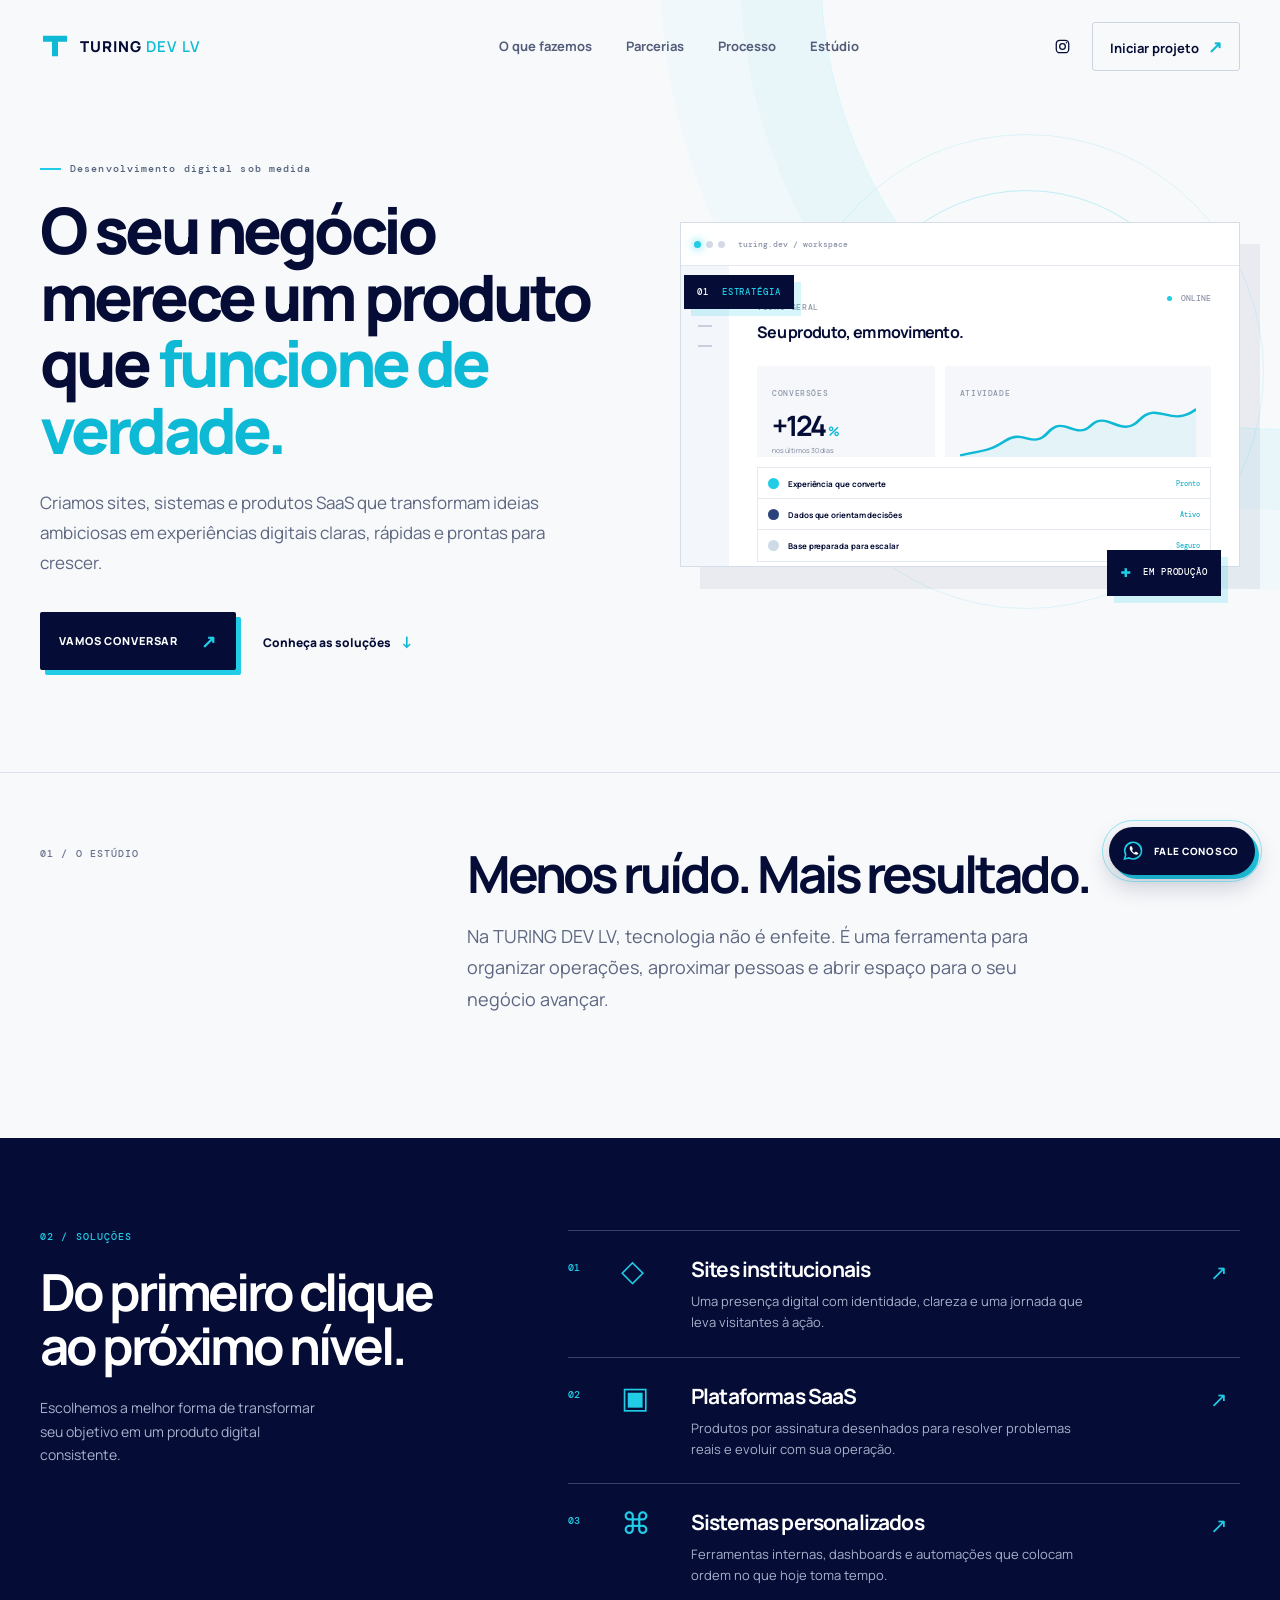
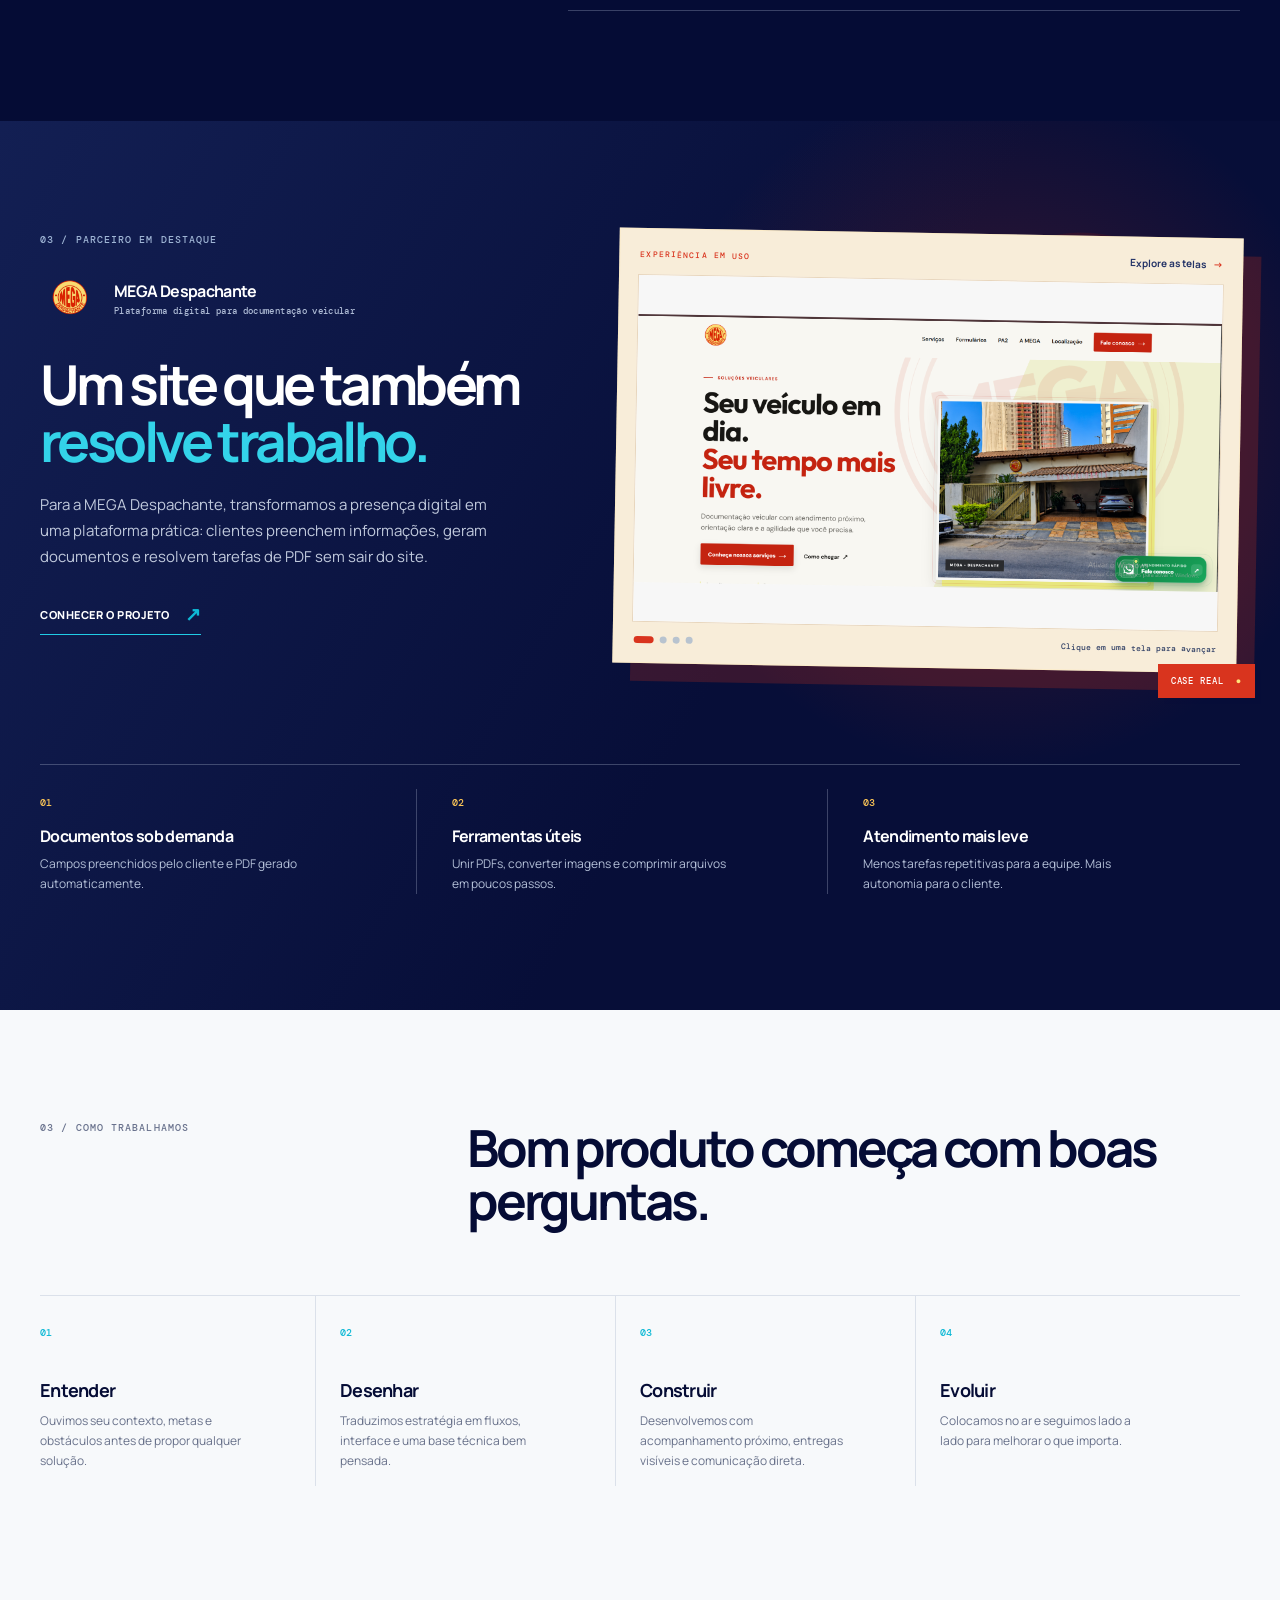
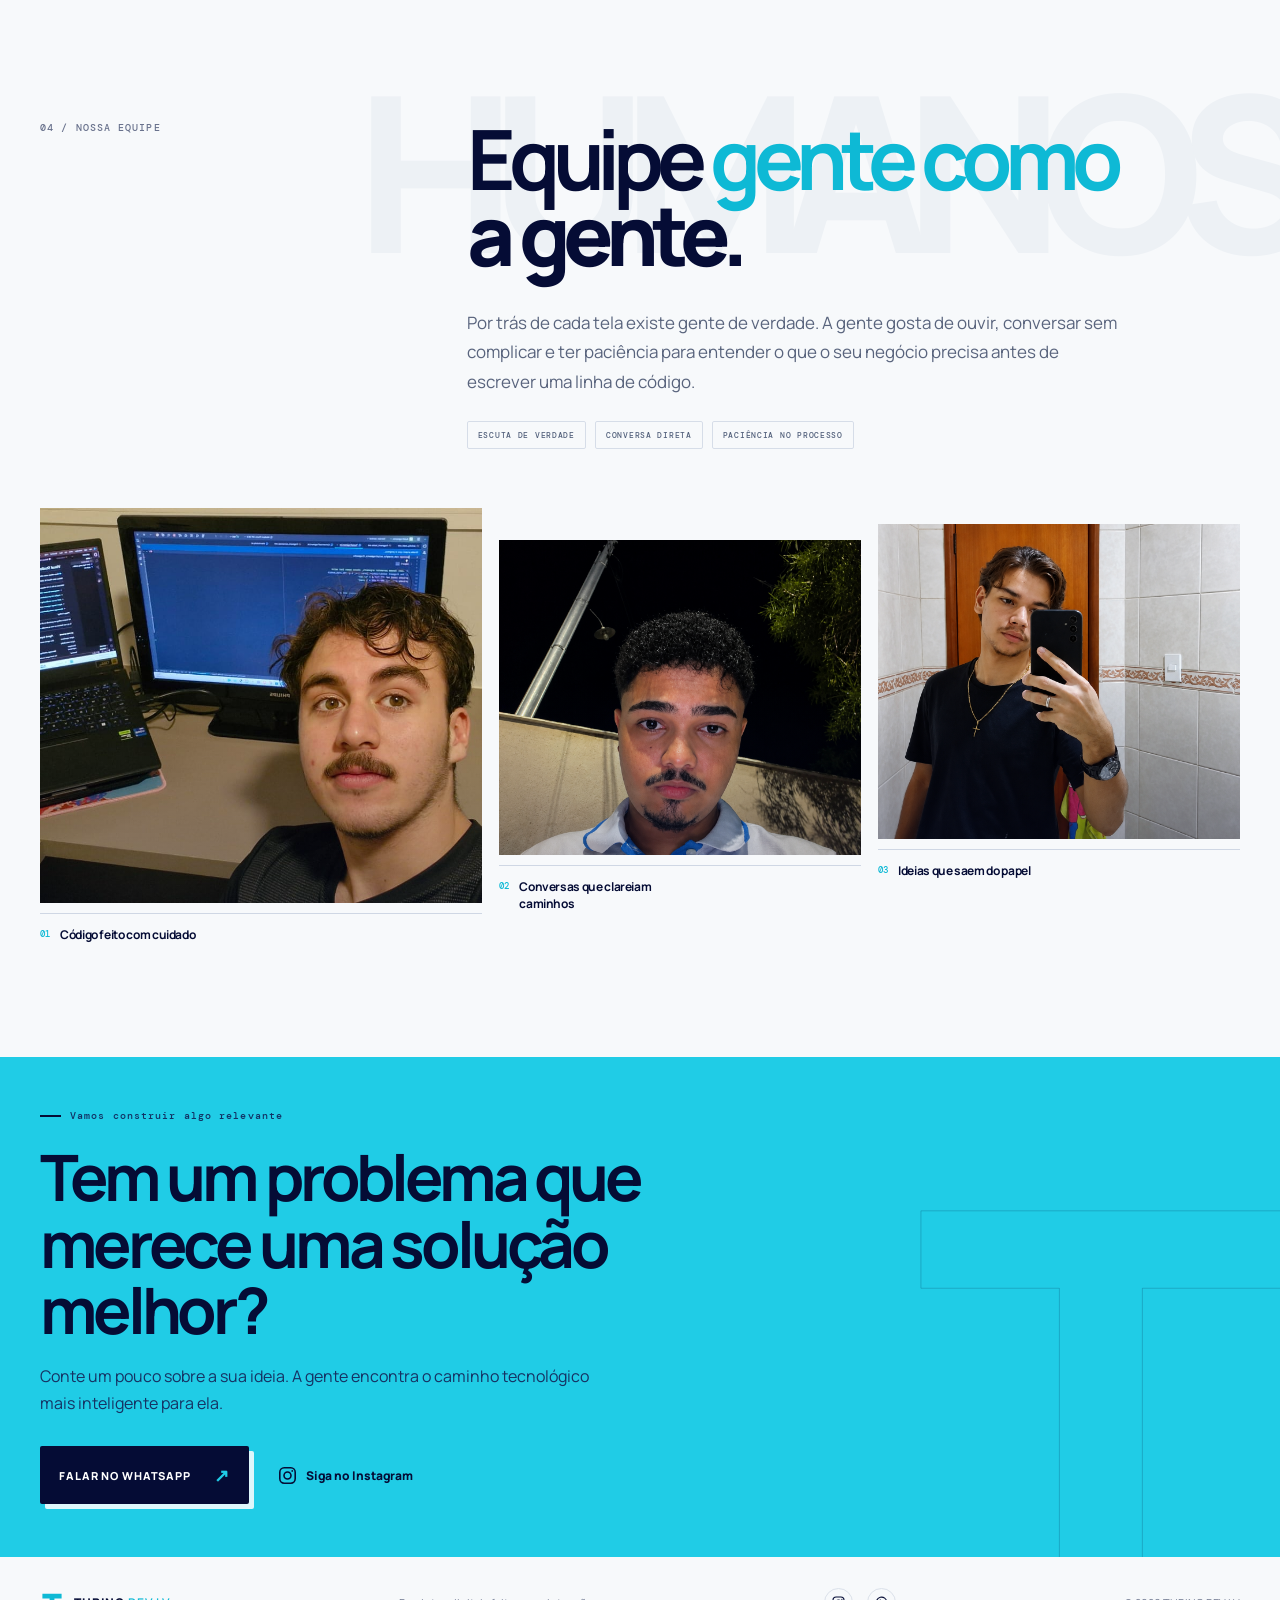
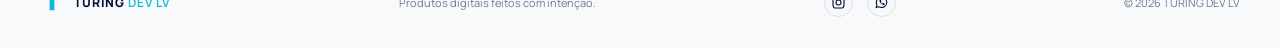
==== index.html @ 41f6d03d "fix: ajusta legendas da equipe" ====
<!doctype html>
<html lang="pt-BR">
  <head>
    <meta charset="UTF-8" />
    <meta name="viewport" content="width=device-width, initial-scale=1.0" />
    <meta name="description" content="TURING DEV LV — sites, SaaS e sistemas digitais feitos para o seu negócio crescer." />
    <title>TURING DEV LV — Produtos digitais sob medida</title>
    <link rel="preconnect" href="https://fonts.googleapis.com" />
    <link rel="preconnect" href="https://fonts.gstatic.com" crossorigin />
    <link href="https://fonts.googleapis.com/css2?family=DM+Mono:wght@400;500&family=Manrope:wght@400;500;600;700;800&display=swap" rel="stylesheet" />
    <link rel="stylesheet" href="styles.css" />
    <link rel="stylesheet" href="effects.css" />
    <link rel="stylesheet" href="social.css" />
    <link rel="stylesheet" href="partner.css" />
    <link rel="stylesheet" href="mega-showcase.css" />
    <link rel="stylesheet" href="mega-assets.css" />
    <link rel="stylesheet" href="team.css" />
    <link rel="icon" href="images/logo_turing.png" type="image/png" />
  </head>
  <body>
    <div class="page-glow" aria-hidden="true"></div>
    <div class="cursor-glow" aria-hidden="true"></div>
    <header class="site-header">
      <a class="brand" href="#inicio" aria-label="Turing Dev LV - início">
        <svg class="brand-mark" viewBox="0 0 70 62" aria-hidden="true">
          <path d="M7 7h56v14H42v34H28V21H7z" fill="currentColor" />
        </svg>
        <span>TURING <i>DEV LV</i></span>
      </a>
      <nav class="desktop-nav" aria-label="Navegação principal">
        <a href="#servicos">O que fazemos</a>
        <a href="#parceiro">Parcerias</a>
        <a href="#processo">Processo</a>
        <a href="#sobre">Estúdio</a>
      </nav>
      <div class="header-actions"><a class="social-header" href="https://www.instagram.com/turing_devlv/" target="_blank" rel="noreferrer" aria-label="Instagram da Turing Dev LV"><svg viewBox="0 0 24 24" aria-hidden="true"><rect x="3.2" y="3.2" width="17.6" height="17.6" rx="5"/><circle cx="12" cy="12" r="4"/><circle cx="17.4" cy="6.8" r="1" fill="currentColor" stroke="none"/></svg></a><a class="header-cta" href="https://wa.me/5562999011961" target="_blank" rel="noreferrer">Iniciar projeto <span>↗</span></a></div>
      <button class="menu-button" aria-label="Abrir menu" aria-expanded="false"><span></span><span></span></button>
    </header>

    <main>
      <section class="hero section" id="inicio">
        <div class="hero-copy reveal">
          <p class="eyebrow"><span></span> Desenvolvimento digital sob medida</p>
          <h1>O seu negócio merece um produto que <em>funcione de verdade.</em></h1>
          <p class="hero-text">Criamos sites, sistemas e produtos SaaS que transformam ideias ambiciosas em experiências digitais claras, rápidas e prontas para crescer.</p>
          <div class="hero-actions">
            <a class="button button-primary" href="#contato">Vamos conversar <span>↗</span></a>
            <a class="text-link" href="#servicos">Conheça as soluções <span>↓</span></a>
          </div>
        </div>
        <div class="hero-art reveal" aria-label="Ilustração de produto digital">
          <div class="orbit orbit-one"></div><div class="orbit orbit-two"></div>
          <div class="product-window">
            <div class="window-top"><span></span><span></span><span></span><b>turing.dev / workspace</b></div>
            <div class="window-body">
              <div class="side-rail"><i></i><i></i><i></i><i></i></div>
              <div class="dashboard">
                <div class="dash-head"><div><small>VISÃO GERAL</small><strong>Seu produto, em movimento.</strong></div><div class="live"><b></b> ONLINE</div></div>
                <div class="metric-grid"><div class="metric"><small>CONVERSÕES</small><strong>+124<span>%</span></strong><p>nos últimos 30 dias</p></div><div class="metric chart"><small>ATIVIDADE</small><svg viewBox="0 0 220 75" preserveAspectRatio="none"><path d="M0 64 C22 56 24 61 42 45 S67 57 82 34 S107 45 122 25 S150 43 167 18 S196 29 220 4" fill="none" stroke="currentColor" stroke-width="3"/><path d="M0 64 C22 56 24 61 42 45 S67 57 82 34 S107 45 122 25 S150 43 167 18 S196 29 220 4V75H0Z" fill="currentColor" opacity=".08"/></svg></div></div>
                <div class="list-card"><div class="list-row"><span class="avatar aqua"></span><b>Experiência que converte</b><i>Pronto</i></div><div class="list-row"><span class="avatar navy"></span><b>Dados que orientam decisões</b><i>Ativo</i></div><div class="list-row"><span class="avatar light"></span><b>Base preparada para escalar</b><i>Seguro</i></div></div>
              </div>
            </div>
          </div>
          <div class="floating-chip chip-one">01 <span>ESTRATÉGIA</span></div>
          <div class="floating-chip chip-two"><b>+</b> EM PRODUÇÃO</div>
        </div>
      </section>

      <section class="statement section reveal" id="sobre">
        <p class="section-number">01 / O ESTÚDIO</p>
        <div><h2>Menos ruído. Mais resultado.</h2><p>Na TURING DEV LV, tecnologia não é enfeite. É uma ferramenta para organizar operações, aproximar pessoas e abrir espaço para o seu negócio avançar.</p></div>
      </section>

      <section class="services section" id="servicos">
        <div class="section-intro reveal"><p class="section-number">02 / SOLUÇÕES</p><h2>Do primeiro clique<br />ao próximo nível.</h2><p>Escolhemos a melhor forma de transformar seu objetivo em um produto digital consistente.</p></div>
        <div class="service-list">
          <article class="service reveal"><div class="service-index">01</div><div class="service-icon">◇</div><div class="service-content"><h3>Sites institucionais</h3><p>Uma presença digital com identidade, clareza e uma jornada que leva visitantes à ação.</p></div><a href="#contato" aria-label="Conversar sobre sites institucionais">↗</a></article>
          <article class="service reveal"><div class="service-index">02</div><div class="service-icon">▣</div><div class="service-content"><h3>Plataformas SaaS</h3><p>Produtos por assinatura desenhados para resolver problemas reais e evoluir com sua operação.</p></div><a href="#contato" aria-label="Conversar sobre plataformas SaaS">↗</a></article>
          <article class="service reveal"><div class="service-index">03</div><div class="service-icon">⌘</div><div class="service-content"><h3>Sistemas personalizados</h3><p>Ferramentas internas, dashboards e automações que colocam ordem no que hoje toma tempo.</p></div><a href="#contato" aria-label="Conversar sobre sistemas personalizados">↗</a></article>
        </div>
      </section>

      <section class="partner section" id="parceiro">
        <div class="partner-copy reveal">
          <p class="section-number">03 / PARCEIRO EM DESTAQUE</p>
          <div class="partner-brand"><div class="mega-mark"><img src="images/logo_mega.png" alt="Logo da MEGA Despachante" /></div><div><strong>MEGA Despachante</strong><small>Plataforma digital para documentação veicular</small></div></div>
          <h2>Um site que também <em>resolve trabalho.</em></h2>
          <p>Para a MEGA Despachante, transformamos a presença digital em uma plataforma prática: clientes preenchem informações, geram documentos e resolvem tarefas de PDF sem sair do site.</p>
          <a class="case-link" href="https://www.megadespachante.com.br/" target="_blank" rel="noreferrer">Conhecer o projeto <span>↗</span></a>
        </div>
        <div class="partner-product reveal" aria-label="Telas da plataforma desenvolvida para a Mega Despachante">
          <div class="mega-watermark" aria-hidden="true"><img src="images/logo_mega.png" alt="" /></div>
          <div class="mega-carousel" data-mega-carousel>
            <div class="mega-carousel-heading"><span>EXPERIÊNCIA EM USO</span><b>Explore as telas <i>→</i></b></div>
            <div class="mega-viewport">
              <div class="mega-track">
                <button class="mega-slide is-active mega-print" type="button" aria-label="Ver exemplo dos formulários da Mega Despachante"><img src="images/print 1.png" alt="Tela de formulários da Mega Despachante" /></button>
                <button class="mega-slide mega-print" type="button" aria-label="Ver exemplo das ferramentas PDF da Mega Despachante"><img src="images/print 2.png" alt="Tela de ferramentas PDF da Mega Despachante" /></button>
                <button class="mega-slide mega-print" type="button" aria-label="Ver terceiro exemplo da plataforma Mega Despachante"><img src="images/print 3.png" alt="Terceira tela da plataforma Mega Despachante" /></button>
                <button class="mega-slide mega-print" type="button" aria-label="Ver quarto exemplo da plataforma Mega Despachante"><img src="images/print 4.png" alt="Quarta tela da plataforma Mega Despachante" /></button>
              </div>
            </div>
            <div class="mega-carousel-footer"><div class="mega-dots"><button class="is-active" type="button" aria-label="Ir para a tela 1"></button><button type="button" aria-label="Ir para a tela 2"></button><button type="button" aria-label="Ir para a tela 3"></button><button type="button" aria-label="Ir para a tela 4"></button></div><span>Clique em uma tela para avançar</span></div>
          </div>
          <div class="case-badge">CASE REAL <i>●</i></div>
        </div>
        <div class="partner-outcomes reveal"><div><span>01</span><h3>Documentos sob demanda</h3><p>Campos preenchidos pelo cliente e PDF gerado automaticamente.</p></div><div><span>02</span><h3>Ferramentas úteis</h3><p>Unir PDFs, converter imagens e comprimir arquivos em poucos passos.</p></div><div><span>03</span><h3>Atendimento mais leve</h3><p>Menos tarefas repetitivas para a equipe. Mais autonomia para o cliente.</p></div></div>
      </section>

      <section class="process section" id="processo">
        <div class="process-header reveal"><p class="section-number">03 / COMO TRABALHAMOS</p><h2>Bom produto começa com boas perguntas.</h2></div>
        <ol class="process-grid">
          <li class="reveal"><span>01</span><h3>Entender</h3><p>Ouvimos seu contexto, metas e obstáculos antes de propor qualquer solução.</p></li>
          <li class="reveal"><span>02</span><h3>Desenhar</h3><p>Traduzimos estratégia em fluxos, interface e uma base técnica bem pensada.</p></li>
          <li class="reveal"><span>03</span><h3>Construir</h3><p>Desenvolvemos com acompanhamento próximo, entregas visíveis e comunicação direta.</p></li>
          <li class="reveal"><span>04</span><h3>Evoluir</h3><p>Colocamos no ar e seguimos lado a lado para melhorar o que importa.</p></li>
        </ol>
      </section>

      <section class="team section" id="equipe">
        <div class="team-heading reveal"><p class="section-number">04 / NOSSA EQUIPE</p><h2><span>Equipe</span> <em>gente como</em><br /><strong>a gente.</strong></h2></div>
        <div class="team-intro reveal"><p>Por trás de cada tela existe gente de verdade. A gente gosta de ouvir, conversar sem complicar e ter paciência para entender o que o seu negócio precisa antes de escrever uma linha de código.</p><div class="team-qualities"><span>ESCUTA DE VERDADE</span><span>CONVERSA DIRETA</span><span>PACIÊNCIA NO PROCESSO</span></div></div>
        <div class="team-gallery">
          <figure class="team-member reveal"><div class="member-photo"><img src="images/eukkk.jpeg" alt="Integrante da equipe Turing Dev LV trabalhando" /></div><figcaption><span>01</span><b>Código feito com cuidado</b></figcaption></figure>
          <figure class="team-member reveal"><div class="member-photo"><img src="images/luizinkkk.png" alt="Integrante da equipe Turing Dev LV" /></div><figcaption><span>02</span><b>Conversas que clareiam caminhos</b></figcaption></figure>
          <figure class="team-member reveal"><div class="member-photo"><img src="images/marquinkkk.png" alt="Integrante da equipe Turing Dev LV" /></div><figcaption><span>03</span><b>Ideias que saem do papel</b></figcaption></figure>
        </div>
      </section>

      <section class="contact section" id="contato">
        <div class="contact-mark" aria-hidden="true">T</div>
        <div class="contact-content reveal"><p class="eyebrow"><span></span> Vamos construir algo relevante</p><h2>Tem um problema que merece uma solução melhor?</h2><p>Conte um pouco sobre a sua ideia. A gente encontra o caminho tecnológico mais inteligente para ela.</p><div class="contact-actions"><a class="button button-primary" href="https://wa.me/5562999011961" target="_blank" rel="noreferrer">Falar no WhatsApp <span>↗</span></a><a class="instagram-link" href="https://www.instagram.com/turing_devlv/" target="_blank" rel="noreferrer"><svg viewBox="0 0 24 24" aria-hidden="true"><rect x="3.2" y="3.2" width="17.6" height="17.6" rx="5"/><circle cx="12" cy="12" r="4"/><circle cx="17.4" cy="6.8" r="1" fill="currentColor" stroke="none"/></svg>Siga no Instagram</a></div></div>
      </section>
    </main>

    <footer><a class="brand" href="#inicio"><svg class="brand-mark" viewBox="0 0 70 62" aria-hidden="true"><path d="M7 7h56v14H42v34H28V21H7z" fill="currentColor" /></svg><span>TURING <i>DEV LV</i></span></a><p>Produtos digitais feitos com intenção.</p><div class="footer-socials"><a href="https://www.instagram.com/turing_devlv/" target="_blank" rel="noreferrer" aria-label="Instagram"><svg viewBox="0 0 24 24" aria-hidden="true"><rect x="3.2" y="3.2" width="17.6" height="17.6" rx="5"/><circle cx="12" cy="12" r="4"/><circle cx="17.4" cy="6.8" r="1" fill="currentColor" stroke="none"/></svg></a><a href="https://wa.me/5562999011961" target="_blank" rel="noreferrer" aria-label="WhatsApp"><svg viewBox="0 0 24 24" aria-hidden="true"><path d="M20.5 11.5a8.4 8.4 0 0 1-12.4 7.4L3.5 20l1.2-4.3A8.4 8.4 0 1 1 20.5 11.5Z"/><path d="M9.1 7.8c.2-.5.5-.5.8-.5h.5c.2 0 .4 0 .5.4l.8 1.9c.1.3.1.5 0 .7l-.5.6c-.2.2-.3.4-.1.7.4.8 1 1.5 1.8 2.1.3.2.5.2.7 0l.7-.8c.2-.2.4-.2.7-.1l1.8.9c.3.1.4.3.4.5 0 .3-.1.6-.3.9-.3.5-1 .8-1.6.7-1.1-.1-2.6-.8-4.2-2.3-1.4-1.3-2.4-3.1-2.4-4.2 0-.5.2-1 .5-1.3Z" fill="currentColor" stroke="none"/></svg></a></div><p>© <span id="year"></span> TURING DEV LV</p></footer>
    <a class="whatsapp-float" href="https://wa.me/5562999011961" target="_blank" rel="noreferrer" aria-label="Falar no WhatsApp"><svg viewBox="0 0 24 24" aria-hidden="true"><path d="M20.5 11.5a8.4 8.4 0 0 1-12.4 7.4L3.5 20l1.2-4.3A8.4 8.4 0 1 1 20.5 11.5Z"/><path d="M9.1 7.8c.2-.5.5-.5.8-.5h.5c.2 0 .4 0 .5.4l.8 1.9c.1.3.1.5 0 .7l-.5.6c-.2.2-.3.4-.1.7.4.8 1 1.5 1.8 2.1.3.2.5.2.7 0l.7-.8c.2-.2.4-.2.7-.1l1.8.9c.3.1.4.3.4.5 0 .3-.1.6-.3.9-.3.5-1 .8-1.6.7-1.1-.1-2.6-.8-4.2-2.3-1.4-1.3-2.4-3.1-2.4-4.2 0-.5.2-1 .5-1.3Z" fill="currentColor" stroke="none"/></svg><span>Fale conosco</span></a>
    <script src="script.js"></script>
  </body>
</html>
---- styles.css ----
:root{--ink:#050c35;--ink-soft:#0d1646;--cyan:#20cce6;--cyan-deep:#0eb9d5;--paper:#f7f9fb;--muted:#707992;--line:#dbe1ea;--white:#fff}*{box-sizing:border-box}html{scroll-behavior:smooth}body{margin:0;background:var(--paper);color:var(--ink);font-family:Manrope,Arial,sans-serif;overflow-x:hidden}.page-glow{position:absolute;top:-490px;right:-460px;width:920px;height:920px;border:1px solid #d5f7fc;border-radius:50%;box-shadow:0 0 0 80px rgba(31,204,230,.045),0 0 0 160px rgba(31,204,230,.025);pointer-events:none}.site-header{height:92px;max-width:1280px;margin:auto;padding:0 40px;display:flex;align-items:center;justify-content:space-between;position:relative;z-index:3}.brand{color:var(--ink);display:inline-flex;align-items:center;gap:10px;text-decoration:none;font-size:15px;letter-spacing:.07em;font-weight:800}.brand i{font-style:normal;color:var(--cyan-deep);font-weight:600}.brand-mark{width:30px;height:28px;color:var(--cyan-deep)}.desktop-nav{display:flex;gap:34px;margin-left:110px}.desktop-nav a,.header-cta{font-size:13px;text-decoration:none;color:var(--ink);font-weight:700}.desktop-nav a{color:#535c79}.desktop-nav a:hover{color:var(--cyan-deep)}.header-cta{border:1px solid #ccd4e2;padding:12px 17px;border-radius:3px}.header-cta span{color:var(--cyan-deep);font-size:17px;margin-left:6px}.menu-button{display:none}.section{max-width:1280px;margin:0 auto;padding-left:40px;padding-right:40px}.hero{min-height:680px;display:grid;grid-template-columns:1.02fr .98fr;align-items:center;padding-top:46px;padding-bottom:78px;position:relative;z-index:1}.eyebrow,.section-number{font-family:"DM Mono",monospace;font-size:10px;letter-spacing:.11em;font-weight:500;color:#69728d;margin:0 0 22px}.eyebrow{display:flex;align-items:center;gap:9px;color:#53617c}.eyebrow span{display:inline-block;width:21px;height:2px;background:var(--cyan)}h1,h2,h3,p{margin-top:0}h1{font-size:clamp(47px,5vw,74px);letter-spacing:-.06em;line-height:1.04;max-width:670px;margin-bottom:25px;font-weight:800}h1 em{font-style:normal;color:var(--cyan-deep)}.hero-text{font-size:17px;line-height:1.75;color:#5d6680;max-width:520px;margin-bottom:34px}.hero-actions{display:flex;align-items:center;gap:27px}.button{display:inline-flex;align-items:center;gap:23px;text-decoration:none;text-transform:uppercase;font-size:11px;letter-spacing:.08em;font-weight:800;padding:17px 19px;border-radius:2px}.button-primary{background:var(--ink);color:#fff;box-shadow:5px 5px 0 var(--cyan)}.button-primary:hover{transform:translate(2px,2px);box-shadow:3px 3px 0 var(--cyan)}.button span{font-size:18px;color:var(--cyan)}.text-link{color:var(--ink);font-size:12px;text-decoration:none;font-weight:800}.text-link span{font-size:16px;color:var(--cyan-deep);margin-left:8px}.hero-art{height:460px;position:relative;margin-left:28px}.product-window{position:absolute;right:0;top:36px;width:min(100%,560px);height:345px;background:#fff;border:1px solid #d5dde9;box-shadow:20px 22px 0 rgba(16,27,73,.06);z-index:1}.window-top{height:43px;border-bottom:1px solid #e3e8ef;padding:0 13px;display:flex;align-items:center;gap:5px}.window-top span{width:7px;height:7px;border-radius:50%;background:#d3dae6}.window-top span:first-child{background:var(--cyan)}.window-top b{font:500 8px "DM Mono",monospace;color:#8a92a7;margin-left:8px}.window-body{display:flex;height:calc(100% - 43px)}.side-rail{background:#f3f6fa;width:48px;padding:19px 17px}.side-rail i{display:block;width:14px;height:2px;background:#c8d0de;margin-bottom:18px}.side-rail i:first-child{background:var(--cyan-deep);width:17px}.dashboard{padding:27px 28px;width:100%}.dash-head{display:flex;justify-content:space-between;align-items:start}.dash-head small,.metric small{font:500 8px "DM Mono",monospace;letter-spacing:.08em;color:#8e97aa}.dash-head strong{display:block;font-size:16px;letter-spacing:-.045em;margin-top:6px}.live{font:500 8px "DM Mono",monospace;color:#8a92a5}.live b{display:inline-block;width:5px;height:5px;background:var(--cyan);border-radius:50%;margin-right:4px}.metric-grid{display:grid;grid-template-columns:.8fr 1.2fr;gap:10px;margin-top:23px}.metric{background:#f5f7fa;padding:13px 15px;height:91px}.metric strong{font-size:28px;letter-spacing:-.07em;display:block;margin-top:5px}.metric strong span{font-size:13px;color:var(--cyan-deep);margin-left:3px}.metric p{font-size:7px;color:#7b859b;margin:2px 0}.chart{color:var(--cyan-deep);overflow:hidden}.chart svg{width:100%;height:58px;display:block;margin-top:5px}.list-card{margin-top:10px;border:1px solid #e4e9f0}.list-row{height:31px;border-bottom:1px solid #e4e9f0;display:flex;align-items:center;gap:9px;padding:0 10px}.list-row:last-child{border:0}.avatar{width:11px;height:11px;border-radius:50%;background:#cfdae7}.avatar.aqua{background:var(--cyan)}.avatar.navy{background:#2b427b}.list-row b{font-size:8px;letter-spacing:-.01em;flex:1}.list-row i{font:500 7px "DM Mono",monospace;color:#22b4c9;font-style:normal}.orbit{position:absolute;border:1px solid rgba(32,204,230,.25);border-radius:50%;z-index:0}.orbit-one{width:365px;height:365px;right:31px;top:4px}.orbit-two{width:475px;height:475px;right:-24px;top:-52px;border-color:rgba(32,204,230,.12)}.floating-chip{position:absolute;z-index:2;background:var(--ink);color:#fff;font:500 9px "DM Mono",monospace;letter-spacing:.1em;padding:11px 13px;box-shadow:7px 7px 0 rgba(32,204,230,.18)}.chip-one{left:4px;top:89px}.chip-one span{color:var(--cyan);margin-left:7px}.chip-two{right:19px;bottom:50px}.chip-two b{font-size:18px;color:var(--cyan);vertical-align:middle;margin-right:5px}.statement{border-top:1px solid var(--line);padding-top:74px;padding-bottom:105px;display:grid;grid-template-columns:1fr 2fr;gap:40px}.statement h2,.section-intro h2,.process h2{font-size:clamp(35px,4vw,55px);line-height:1.05;letter-spacing:-.06em;margin-bottom:20px}.statement div>p{max-width:620px;color:#5d6680;font-size:18px;line-height:1.75}.services{padding-top:92px;padding-bottom:110px;background:var(--ink);max-width:none;color:#fff;display:grid;grid-template-columns:minmax(250px, .8fr) minmax(500px,1.2fr);gap:80px;padding-left:max(40px,calc((100vw - 1200px)/2));padding-right:max(40px,calc((100vw - 1200px)/2))}.services .section-number{color:var(--cyan)}.section-intro h2{margin-bottom:23px}.section-intro>p:last-child{color:#a8b2cc;font-size:14px;line-height:1.7;max-width:300px}.service{border-top:1px solid rgba(211,223,245,.25);padding:24px 0;display:grid;grid-template-columns:35px 52px 1fr 30px;gap:18px;align-items:start;transition:.2s}.service:last-child{border-bottom:1px solid rgba(211,223,245,.25)}.service:hover{padding-left:12px;border-color:var(--cyan)}.service-index{font:500 10px "DM Mono",monospace;color:var(--cyan);padding-top:6px}.service-icon{font-size:30px;line-height:1;color:var(--cyan)}.service-content h3{font-size:21px;letter-spacing:-.04em;margin:0 0 8px}.service-content p{font-size:13px;line-height:1.6;color:#a8b2cc;margin:0;max-width:410px}.service>a{color:var(--cyan);font-size:21px;text-decoration:none;padding-top:3px}.process{padding-top:111px;padding-bottom:120px}.process-header{display:grid;grid-template-columns:1fr 2fr;gap:40px;margin-bottom:67px}.process-header h2{max-width:710px;margin:0}.process-grid{margin:0;padding:0;list-style:none;display:grid;grid-template-columns:repeat(4,1fr);border-top:1px solid var(--line)}.process-grid li{padding:23px 25px 0 0;min-height:190px;border-right:1px solid var(--line);margin-right:24px}.process-grid li:last-child{border-right:0;margin:0}.process-grid span{font:500 10px "DM Mono",monospace;color:var(--cyan-deep)}.process-grid h3{font-size:18px;letter-spacing:-.04em;margin:37px 0 9px}.process-grid p{font-size:12px;line-height:1.65;color:#68718a;max-width:205px}.contact{max-width:none;background:var(--cyan);min-height:500px;position:relative;overflow:hidden;padding-left:max(40px,calc((100vw - 1200px)/2));padding-right:max(40px,calc((100vw - 1200px)/2));display:flex;align-items:center}.contact-mark{position:absolute;right:9%;bottom:-165px;font:800 610px/1 Manrope;color:transparent;-webkit-text-stroke:1px rgba(5,12,53,.18);letter-spacing:-.2em}.contact-content{max-width:690px;position:relative;z-index:1}.contact .eyebrow{color:#123264}.contact .eyebrow span{background:var(--ink)}.contact h2{font-size:clamp(40px,5vw,65px);line-height:1.04;letter-spacing:-.065em;margin-bottom:19px}.contact p:not(.eyebrow){font-size:16px;line-height:1.7;max-width:560px;color:#163263;margin-bottom:29px}.contact .button{box-shadow:5px 5px 0 rgba(255,255,255,.85)}.contact .button span{color:var(--cyan)}footer{max-width:1280px;margin:auto;padding:31px 40px;display:flex;align-items:center;justify-content:space-between;gap:20px;color:#717a92;font-size:11px}footer .brand{font-size:12px}footer .brand-mark{width:24px;height:22px}footer p{margin:0}.reveal{opacity:0;transform:translateY(18px);transition:opacity .65s ease,transform .65s ease}.reveal.visible{opacity:1;transform:none}@media(max-width:800px){.site-header{height:76px;padding:0 22px}.desktop-nav,.header-cta{display:none}.menu-button{display:flex;border:0;background:none;width:34px;height:28px;flex-direction:column;justify-content:center;gap:6px}.menu-button span{height:2px;background:var(--ink);width:25px}.section{padding-left:22px;padding-right:22px}.hero{display:block;min-height:auto;padding-top:67px;padding-bottom:69px}h1{font-size:47px}.hero-text{font-size:15px}.hero-actions{gap:20px;align-items:flex-start;flex-direction:column}.hero-art{height:315px;margin:68px -2px 0}.product-window{height:240px;width:100%;top:21px}.dashboard{padding:18px 14px}.side-rail{width:35px;padding:15px 10px}.side-rail i{width:11px;margin-bottom:14px}.dash-head strong{font-size:13px}.metric-grid{margin-top:14px}.metric{height:68px;padding:9px}.metric strong{font-size:21px}.list-card{margin-top:7px}.list-row{height:24px}.orbit-one{width:270px;height:270px;right:4px}.orbit-two{width:355px;height:355px;right:-37px;top:-39px}.chip-one{left:-5px;top:54px}.chip-two{right:5px;bottom:23px}.statement,.process-header{display:block;padding-top:60px;padding-bottom:70px}.statement .section-number{margin-bottom:40px}.statement h2,.section-intro h2,.process h2{font-size:38px}.statement div>p{font-size:15px}.services{display:block;padding:66px 22px 73px}.section-intro{margin-bottom:48px}.service{grid-template-columns:27px 35px 1fr 18px;gap:9px;padding:22px 0}.service-icon{font-size:23px}.service-content h3{font-size:18px}.service-content p{font-size:12px}.process{padding-top:70px;padding-bottom:65px}.process-header{margin-bottom:44px}.process-header .section-number{margin-bottom:32px}.process-grid{grid-template-columns:1fr 1fr}.process-grid li{min-height:170px;margin-right:14px;padding-right:14px;margin-bottom:18px}.process-grid li:nth-child(2){border-right:0;margin-right:0}.contact{min-height:490px;padding:70px 22px}.contact-mark{font-size:390px;right:-38px;bottom:-82px}.contact h2{font-size:42px}.contact p:not(.eyebrow){font-size:14px}footer{padding:28px 22px;flex-wrap:wrap}footer p:nth-child(2){width:100%;order:3}}
---- effects.css ----
/* Movimento sutil, preservando a leitura e a identidade da marca. */
.cursor-glow{position:fixed;left:0;top:0;width:360px;height:360px;border-radius:50%;background:radial-gradient(circle,rgba(32,204,230,.11),rgba(32,204,230,0) 68%);transform:translate(-50%,-50%);pointer-events:none;z-index:0;opacity:0;transition:opacity .35s,transform .12s linear}.page-glow{animation:glow-drift 12s ease-in-out infinite}.site-header{transition:height .25s,background .25s}.site-header.scrolled{height:70px;background:rgba(247,249,251,.84);backdrop-filter:blur(12px)}.header-actions{display:flex;align-items:center;gap:15px}.social-header{font:600 11px "DM Mono",monospace;text-decoration:none;text-transform:uppercase;color:var(--ink);border-bottom:1px solid var(--cyan);padding:4px 0}.header-cta{transition:.2s}.header-cta:hover{background:var(--ink);border-color:var(--ink);color:#fff}.eyebrow span{animation:line-pulse 2.6s ease-in-out infinite}.product-window{animation:window-float 6s ease-in-out infinite}.window-top span:first-child{box-shadow:0 0 10px var(--cyan)}.live b{animation:blink 1.4s ease-in-out infinite}.orbit-one{animation:orbit-breathe 6s ease-in-out infinite}.orbit-two{animation:orbit-breathe 6s ease-in-out -2s infinite}.chip-one{animation:chip-float 4.4s ease-in-out infinite}.chip-two{animation:chip-float 4.4s ease-in-out -2.2s infinite}.service>a{transition:transform .2s}.service>a:hover{transform:translate(3px,-3px)}.contact-actions{display:flex;align-items:center;gap:28px}.instagram-link{color:var(--ink);font-size:12px;text-decoration:none;font-weight:800}.instagram-link span{display:inline-grid;place-items:center;width:24px;height:24px;border:1px solid rgba(5,12,53,.45);border-radius:50%;font:500 10px "DM Mono",monospace;margin-right:6px}.instagram-link:hover{opacity:.7}.footer-socials{display:flex;gap:14px}.footer-socials a{color:var(--ink);text-decoration:none;font-weight:800}.footer-socials a:hover{color:var(--cyan-deep)}@keyframes glow-drift{50%{transform:translate(-35px,42px)}}@keyframes window-float{50%{transform:translateY(-9px)}}@keyframes chip-float{50%{transform:translateY(-10px)}}@keyframes orbit-breathe{50%{transform:scale(1.035);opacity:.65}}@keyframes line-pulse{50%{width:34px}}@keyframes blink{50%{opacity:.25;transform:scale(.65)}}@media(max-width:800px){.cursor-glow{display:none}.header-actions{display:none}.contact-actions{align-items:flex-start;flex-direction:column;gap:22px}.footer-socials{order:3;width:100%}footer p:nth-child(2){order:4}}@media(prefers-reduced-motion:reduce){*,*::before,*::after{animation-duration:.01ms!important;animation-iteration-count:1!important;scroll-behavior:auto!important}.cursor-glow{display:none}}
---- social.css ----
.social-header{display:grid;place-items:center;width:28px;height:28px;border-bottom:0}.social-header svg{width:17px;height:17px;fill:none;stroke:currentColor;stroke-width:1.8}.instagram-link{display:inline-flex;align-items:center;gap:8px}.instagram-link svg{width:21px;height:21px;fill:none;stroke:currentColor;stroke-width:1.8}.instagram-link span{display:none}.footer-socials a{display:grid;place-items:center;width:29px;height:29px;border:1px solid #dbe1ea;border-radius:50%;transition:color .2s,border-color .2s,transform .2s}.footer-socials a:hover{border-color:var(--cyan-deep);transform:translateY(-2px)}.footer-socials svg{width:15px;height:15px;fill:none;stroke:currentColor;stroke-width:1.8}.whatsapp-float{position:fixed;right:25px;bottom:25px;z-index:10;display:flex;align-items:center;gap:9px;background:var(--ink);color:#fff;text-decoration:none;border-radius:999px;padding:12px 16px 12px 12px;box-shadow:0 10px 24px rgba(5,12,53,.22),4px 4px 0 var(--cyan);font-size:10px;font-weight:800;text-transform:uppercase;letter-spacing:.07em;transition:transform .2s,box-shadow .2s}.whatsapp-float:hover{transform:translate(-2px,-2px);box-shadow:0 14px 28px rgba(5,12,53,.26),6px 6px 0 var(--cyan)}.whatsapp-float svg{width:24px;height:24px;fill:none;stroke:var(--cyan);stroke-width:1.6}.whatsapp-float:before{content:"";position:absolute;inset:-7px;border:1px solid rgba(32,204,230,.46);border-radius:inherit;animation:whatsapp-pulse 2.5s ease-out infinite}@keyframes whatsapp-pulse{70%,100%{transform:scale(1.14);opacity:0}}@media(max-width:600px){.whatsapp-float{right:17px;bottom:17px;padding:13px;border-radius:50%}.whatsapp-float span{display:none}.whatsapp-float svg{width:26px;height:26px}}
---- partner.css ----
.partner{padding-top:112px;padding-bottom:116px;display:grid;grid-template-columns:.88fr 1.12fr;column-gap:85px;row-gap:76px}.partner-copy h2{font-size:clamp(39px,4.3vw,59px);line-height:1.04;letter-spacing:-.065em;margin:27px 0 21px}.partner-copy h2 em{font-style:normal;color:var(--cyan-deep)}.partner-copy>p:not(.section-number){color:#616b85;font-size:15px;line-height:1.75;max-width:450px;margin-bottom:31px}.partner-brand{display:flex;align-items:center;gap:14px;margin-bottom:28px}.partner-brand strong{display:block;font-size:16px;letter-spacing:-.04em}.partner-brand small{display:block;color:#74809a;font:500 9px "DM Mono",monospace;letter-spacing:.04em;margin-top:3px}.mega-mark{width:60px;height:60px;border-radius:50%;border:2px solid #dd321a;color:#dd321a;background:#ffe88b;box-shadow:inset 0 0 0 4px #fff2b8;display:flex;flex-direction:column;align-items:center;justify-content:center;line-height:1}.mega-mark b{font-size:15px;letter-spacing:-.08em}.mega-mark span{font:700 5px "DM Mono",monospace;letter-spacing:.04em;margin-top:3px}.case-link{display:inline-flex;gap:15px;align-items:center;border-bottom:1px solid var(--cyan);padding-bottom:7px;color:var(--ink);text-decoration:none;font-size:11px;font-weight:800;text-transform:uppercase;letter-spacing:.05em}.case-link span{font-size:19px;color:var(--cyan-deep)}.partner-product{position:relative;min-height:405px;padding:21px 0 0 22px}.partner-product:before{content:"";position:absolute;inset:0 11px 0 0;background:#fff4e1;border:1px solid #f4dac9;transform:rotate(2.5deg)}.case-window{position:relative;z-index:1;background:#edf3fa;border:1px solid #d8e1ec;box-shadow:19px 19px 0 rgba(217,52,25,.13);min-height:375px}.case-window-top{height:41px;padding:0 13px;border-bottom:1px solid #d8e1ec;background:#fff;display:flex;gap:5px;align-items:center}.case-window-top span{width:7px;height:7px;border-radius:50%;background:#d8dee8}.case-window-top span:first-child{background:#df341c}.case-window-top b{font:500 8px "DM Mono",monospace;color:#8790a1;margin-left:7px}.case-window-body{padding:28px 31px}.case-panel-title>span{font:500 8px "DM Mono",monospace;color:#d9341e;letter-spacing:.13em}.case-panel-title h3{font-size:26px;line-height:1;letter-spacing:-.06em;margin:8px 0 20px}.case-card{background:#fff;border:1px solid #d9e2ed;border-radius:6px;min-height:58px;margin-top:9px;padding:11px 13px;display:flex;align-items:center;gap:11px;box-shadow:0 4px 9px rgba(10,24,61,.025)}.case-icon{width:32px;height:32px;border-radius:6px;background:#e7f1fc;color:#1376c4;display:grid;place-items:center;font-size:18px}.case-card small{display:block;font:500 7px "DM Mono",monospace;letter-spacing:.08em;color:#2874b4;margin-bottom:3px}.case-card strong{display:block;font-size:11px;letter-spacing:-.03em}.case-card>b{margin-left:auto;color:#4780bb;font-size:15px}.case-tools{display:flex;flex-wrap:wrap;gap:6px;margin-top:14px}.case-tools span{background:#fff;border:1px solid #d9e2ed;padding:7px 8px;border-radius:3px;font:500 7px "DM Mono",monospace;color:#546e8f}.case-badge{position:absolute;z-index:2;right:-13px;bottom:8px;background:#d9341e;color:#fff;padding:11px 13px;font:500 9px "DM Mono",monospace;letter-spacing:.1em;box-shadow:6px 6px 0 rgba(5,12,53,.13)}.case-badge i{color:#ffe579;font-style:normal;margin-left:6px}.partner-outcomes{grid-column:1/-1;border-top:1px solid var(--line);display:grid;grid-template-columns:repeat(3,1fr);gap:35px;padding-top:24px}.partner-outcomes>div{padding-right:25px;border-right:1px solid var(--line)}.partner-outcomes>div:last-child{border:0}.partner-outcomes span{font:500 10px "DM Mono",monospace;color:#d9341e}.partner-outcomes h3{font-size:16px;letter-spacing:-.04em;margin:14px 0 7px}.partner-outcomes p{color:#6a748c;font-size:12px;line-height:1.65;max-width:275px;margin:0}@media(max-width:800px){.partner{display:block;padding-top:75px;padding-bottom:74px}.partner-copy h2{font-size:41px}.partner-product{margin:55px 0 61px;padding:14px 0 0 13px;min-height:340px}.case-window{min-height:326px}.case-window-body{padding:22px 17px}.case-panel-title h3{font-size:23px}.case-badge{right:-5px;bottom:-6px}.partner-outcomes{grid-template-columns:1fr;gap:23px;padding-top:23px}.partner-outcomes>div{padding:0 0 22px;border-right:0;border-bottom:1px solid var(--line)}.partner-outcomes>div:last-child{padding-bottom:0;border:0}}
---- mega-showcase.css ----
.partner{position:relative;max-width:none;background:#070e38;color:#fff;padding-left:max(40px,calc((100vw - 1200px)/2));padding-right:max(40px,calc((100vw - 1200px)/2));overflow:hidden}.partner:before{content:"";position:absolute;inset:0;background:radial-gradient(circle at 78% 34%,rgba(221,52,25,.25),transparent 30%),linear-gradient(120deg,rgba(20,33,86,.9),transparent 58%);pointer-events:none}.partner>*{position:relative;z-index:1}.partner .section-number{color:#9fb5d5}.partner-copy h2{color:#fff}.partner-copy>p:not(.section-number){color:#c0c9dc}.partner-copy h2 em{color:#33d3e9}.partner-brand strong{color:#fff}.partner-brand small{color:#aebbd5}.case-link{color:#fff}.mega-watermark{position:absolute;z-index:0;right:-105px;top:-110px;width:520px;height:520px;border:20px solid rgba(255,226,111,.1);border-radius:50%;display:flex;align-items:center;justify-content:center;transform:rotate(-15deg);pointer-events:none}.mega-watermark:before{content:"";position:absolute;inset:34px;border:8px solid rgba(221,52,25,.17);border-radius:50%}.mega-watermark b{font-size:92px;letter-spacing:-.13em;color:rgba(255,225,105,.13);position:relative}.mega-watermark span{position:absolute;bottom:62px;font:700 22px "DM Mono",monospace;letter-spacing:.1em;color:rgba(221,52,25,.22)}.partner-product{padding:0;min-height:455px}.partner-product:before{display:none}.mega-carousel{position:relative;z-index:1;padding:18px;background:#f8edd9;border:1px solid rgba(255,235,186,.5);box-shadow:18px 18px 0 rgba(221,52,25,.22);transform:rotate(1deg)}.mega-carousel-heading{display:flex;align-items:center;justify-content:space-between;padding:0 2px 13px;color:#263568}.mega-carousel-heading span{font:500 8px "DM Mono",monospace;letter-spacing:.14em;color:#d9341e}.mega-carousel-heading b{font-size:10px}.mega-carousel-heading i{color:#d9341e;font-style:normal;margin-left:5px}.mega-viewport{overflow:hidden;background:#fff;border:1px solid #e8d6bd}.mega-track{display:flex;transition:transform .62s cubic-bezier(.77,0,.18,1)}.mega-slide{display:block;border:0;padding:0;flex:0 0 100%;height:346px;text-align:left;background:#f0f5fb;color:#081140;cursor:pointer}.mega-slide:focus-visible{outline:3px solid #27cce6;outline-offset:-3px}.shot-top{height:37px;display:flex;align-items:center;gap:5px;padding:0 13px;background:#fff;border-bottom:1px solid #d8e1ec}.shot-top i{width:7px;height:7px;border-radius:50%;background:#d6ddea}.shot-top i:first-child{background:#db341d}.shot-top span{font:500 8px "DM Mono",monospace;color:#758399;margin-left:7px}.shot-content{padding:26px 32px}.shot-content>small{font:500 8px "DM Mono",monospace;letter-spacing:.13em;color:#dc321a}.shot-content h3{font-size:27px;line-height:.98;letter-spacing:-.07em;margin:9px 0 18px}.shot-tabs{display:flex;width:max-content;background:#e2eaf4;border:1px solid #d3deeb;border-radius:8px;padding:4px;margin-bottom:17px}.shot-tabs>*{padding:9px 12px;border-radius:6px;font:600 8px "DM Mono",monospace;color:#5b6d8c}.shot-tabs b{background:#fff;box-shadow:0 2px 6px rgba(23,51,84,.11);color:#071345}.shot-tabs i{font-style:normal;background:#d6e38a;border-radius:50%;padding:2px 4px;margin-left:4px}.forms-shot>p,.pdf-shot>p{font:600 9px "DM Mono",monospace;letter-spacing:.1em;color:#547096;margin:14px 0 8px}.shot-row{height:48px;background:#fff;border:1px solid #dbe4ed;border-radius:6px;display:flex;align-items:center;gap:10px;padding:0 12px}.shot-row>b{width:25px;height:25px;background:#e8f2fd;display:grid;place-items:center;border-radius:5px;color:#1679c6}.shot-row span{font-size:10px;font-weight:800}.shot-row small{display:block;font:500 7px "DM Mono",monospace;color:#1470ba;margin-bottom:2px}.shot-row i{margin-left:auto;color:#4b83bb;font-style:normal}.pdf-tools{display:grid;grid-template-columns:repeat(3,1fr);gap:9px}.pdf-tools>div{height:90px;background:#fff;border:1px solid #dbe4ed;border-radius:6px;padding:11px;display:flex;gap:8px;align-items:start}.pdf-tools b{background:#e5ef93;width:25px;height:25px;border-radius:5px;display:grid;place-items:center;font-size:13px}.pdf-tools div:nth-child(2)>b{background:#d9f0e4}.pdf-tools div:nth-child(3)>b{background:#eee6fa}.pdf-tools span{font-size:10px;line-height:1.25;font-weight:800}.pdf-tools small{display:block;font:500 6px "DM Mono",monospace;letter-spacing:.06em;color:#2873b5;margin-bottom:4px}.home-shot{display:grid;grid-template-columns:.84fr 1.16fr;gap:16px;padding-top:30px}.home-shot h3{font-size:25px;margin:10px 0}.home-shot h3 em{color:#d8321b;font-style:normal}.home-shot p{font-size:10px;line-height:1.6;color:#6c7280;margin-bottom:15px}.shot-button{display:inline-block;background:#d8321b;color:#fff;padding:10px;font:600 7px "DM Mono",monospace;letter-spacing:.04em}.home-image{position:relative;overflow:hidden;background:linear-gradient(145deg,#38a3df 0 36%,#e39b65 36% 59%,#84623d 59%);min-height:230px;border:5px solid #fff;box-shadow:4px 4px 0 #e9d950}.building{position:absolute;bottom:0;left:12%;width:72%;height:38%;background:repeating-linear-gradient(90deg,#e1d9bb 0 22px,#725d44 22px 28px);border-top:10px solid #553724}.home-image span{position:absolute;bottom:10px;left:10px;background:#111b3c;color:#fff;padding:7px;font:500 7px "DM Mono",monospace;letter-spacing:.1em}.mega-carousel-footer{display:flex;justify-content:space-between;align-items:center;padding:12px 2px 0;color:#334267}.mega-carousel-footer>span{font:500 8px "DM Mono",monospace}.mega-dots{display:flex;gap:6px}.mega-dots button{width:7px;height:7px;border:0;padding:0;border-radius:50%;background:#b8c3cf;cursor:pointer}.mega-dots button.is-active{background:#d9341e;width:20px;border-radius:9px}.partner .case-badge{right:-15px;bottom:-10px}.partner-outcomes{border-color:rgba(218,229,247,.25)}.partner-outcomes>div{border-color:rgba(218,229,247,.25)}.partner-outcomes span{color:#ffc857}.partner-outcomes h3{color:#fff}.partner-outcomes p{color:#b4c0d8}@media(max-width:800px){.partner{padding-left:22px;padding-right:22px}.mega-watermark{width:330px;height:330px;right:-120px;top:-60px}.mega-watermark b{font-size:57px}.mega-watermark span{bottom:40px;font-size:14px}.partner-product{min-height:0}.mega-carousel{padding:10px;transform:none}.mega-slide{height:390px}.shot-content{padding:21px 17px}.shot-content h3{font-size:23px}.pdf-tools{grid-template-columns:1fr}.pdf-tools>div{height:53px}.home-shot{grid-template-columns:1fr}.home-image{display:none}.mega-carousel-footer>span{display:none}.partner .case-badge{right:-4px;bottom:-10px}}
---- mega-assets.css ----
/* Arquivos oficiais enviados pela MEGA. */
.mega-mark{width:60px;height:60px;border:0;background:transparent;box-shadow:none;overflow:hidden}.mega-mark img{display:block;width:100%;height:100%;object-fit:contain}.mega-watermark{border:0;background:none;transform:rotate(-15deg)}.mega-watermark:before{display:none}.mega-watermark img{width:100%;height:100%;object-fit:contain;opacity:.1;filter:saturate(1.18)}.mega-slide.mega-print{background:#f8f8f8;overflow:hidden;display:flex;align-items:center;justify-content:center}.mega-slide.mega-print img{display:block;width:100%;height:100%;object-fit:contain;object-position:center;background:#f7f7f7}.mega-slide.mega-print:hover img{transform:scale(1.012)}.mega-slide.mega-print img{transition:transform .45s ease}@media(max-width:800px){.mega-mark{width:56px;height:56px}.mega-watermark{width:330px;height:330px}.mega-slide.mega-print{height:280px}.mega-slide.mega-print img{object-fit:contain}}
---- team.css ----
.team{padding-top:115px;padding-bottom:114px;position:relative;overflow:hidden}.team:before{content:"HUMANOS";position:absolute;right:-17px;top:55px;font:800 clamp(100px,17vw,270px)/1 Manrope;letter-spacing:-.12em;color:#edf1f5;pointer-events:none}.team-heading,.team-intro,.team-gallery{position:relative;z-index:1}.team-heading{display:grid;grid-template-columns:1fr 2fr;gap:40px}.team-heading h2{font-size:clamp(48px,6.5vw,89px);line-height:.91;letter-spacing:-.085em;margin:0}.team-heading h2 span{display:inline-block;animation:team-title-in .8s cubic-bezier(.22,1,.36,1) both}.team-heading h2 em{font-style:normal;color:var(--cyan-deep);display:inline-block;animation:team-title-in .8s .12s cubic-bezier(.22,1,.36,1) both}.team-heading h2 strong{font-weight:800;display:inline-block;animation:team-title-in .8s .22s cubic-bezier(.22,1,.36,1) both}.team-intro{margin:35px 0 59px;display:grid;grid-template-columns:1fr 2fr;gap:40px}.team-intro>p{grid-column:2;max-width:660px;color:#59647d;font-size:17px;line-height:1.75;margin:0}.team-qualities{grid-column:2;display:flex;flex-wrap:wrap;gap:9px;margin-top:-16px}.team-qualities span{color:#52607b;border:1px solid #d6dde8;padding:8px 10px;border-radius:2px;font:500 8px "DM Mono",monospace;letter-spacing:.09em}.team-gallery{display:grid;grid-template-columns:1.1fr .9fr .9fr;gap:17px;align-items:end}.team-member{margin:0}.member-photo{height:315px;background:#e8edf2;overflow:hidden;position:relative}.team-member:first-child .member-photo{height:395px}.member-photo:after{content:"";position:absolute;inset:0;background:linear-gradient(180deg,transparent 45%,rgba(5,12,53,.25));pointer-events:none}.member-photo img{width:100%;height:100%;display:block;object-fit:cover;transition:transform .6s cubic-bezier(.22,1,.36,1),filter .4s}.team-member:first-child img{object-position:center}.team-member:nth-child(2) img{object-position:center top}.team-member:nth-child(3) img{object-position:center top}.team-member:hover img{transform:scale(1.055);filter:saturate(1.08)}.team-member figcaption{border-top:1px solid #cfd7e4;padding-top:12px;margin-top:10px;display:flex;gap:10px;align-items:start}.team-member figcaption span{font:500 9px "DM Mono",monospace;color:var(--cyan-deep);padding-top:2px}.team-member figcaption b{font-size:12px;letter-spacing:-.03em;max-width:160px}.team-member:nth-child(2){margin-bottom:31px}.team-member:nth-child(3){margin-bottom:64px}@keyframes team-title-in{from{opacity:0;transform:translateY(30px);filter:blur(6px)}to{opacity:1;transform:none;filter:blur(0)}}@media(max-width:800px){.team{padding-top:74px;padding-bottom:72px}.team:before{top:135px;font-size:122px;right:-18px}.team-heading{display:block}.team-heading .section-number{margin-bottom:32px}.team-heading h2{font-size:52px}.team-intro{display:block;margin:32px 0 45px}.team-intro>p{font-size:15px}.team-qualities{margin-top:22px}.team-gallery{grid-template-columns:1fr 1fr;gap:11px}.team-member:first-child{grid-column:1/-1}.team-member:first-child .member-photo{height:310px}.member-photo{height:205px}.team-member:nth-child(2),.team-member:nth-child(3){margin-bottom:0}.team-member figcaption b{font-size:10px}.team-member figcaption{gap:7px}}
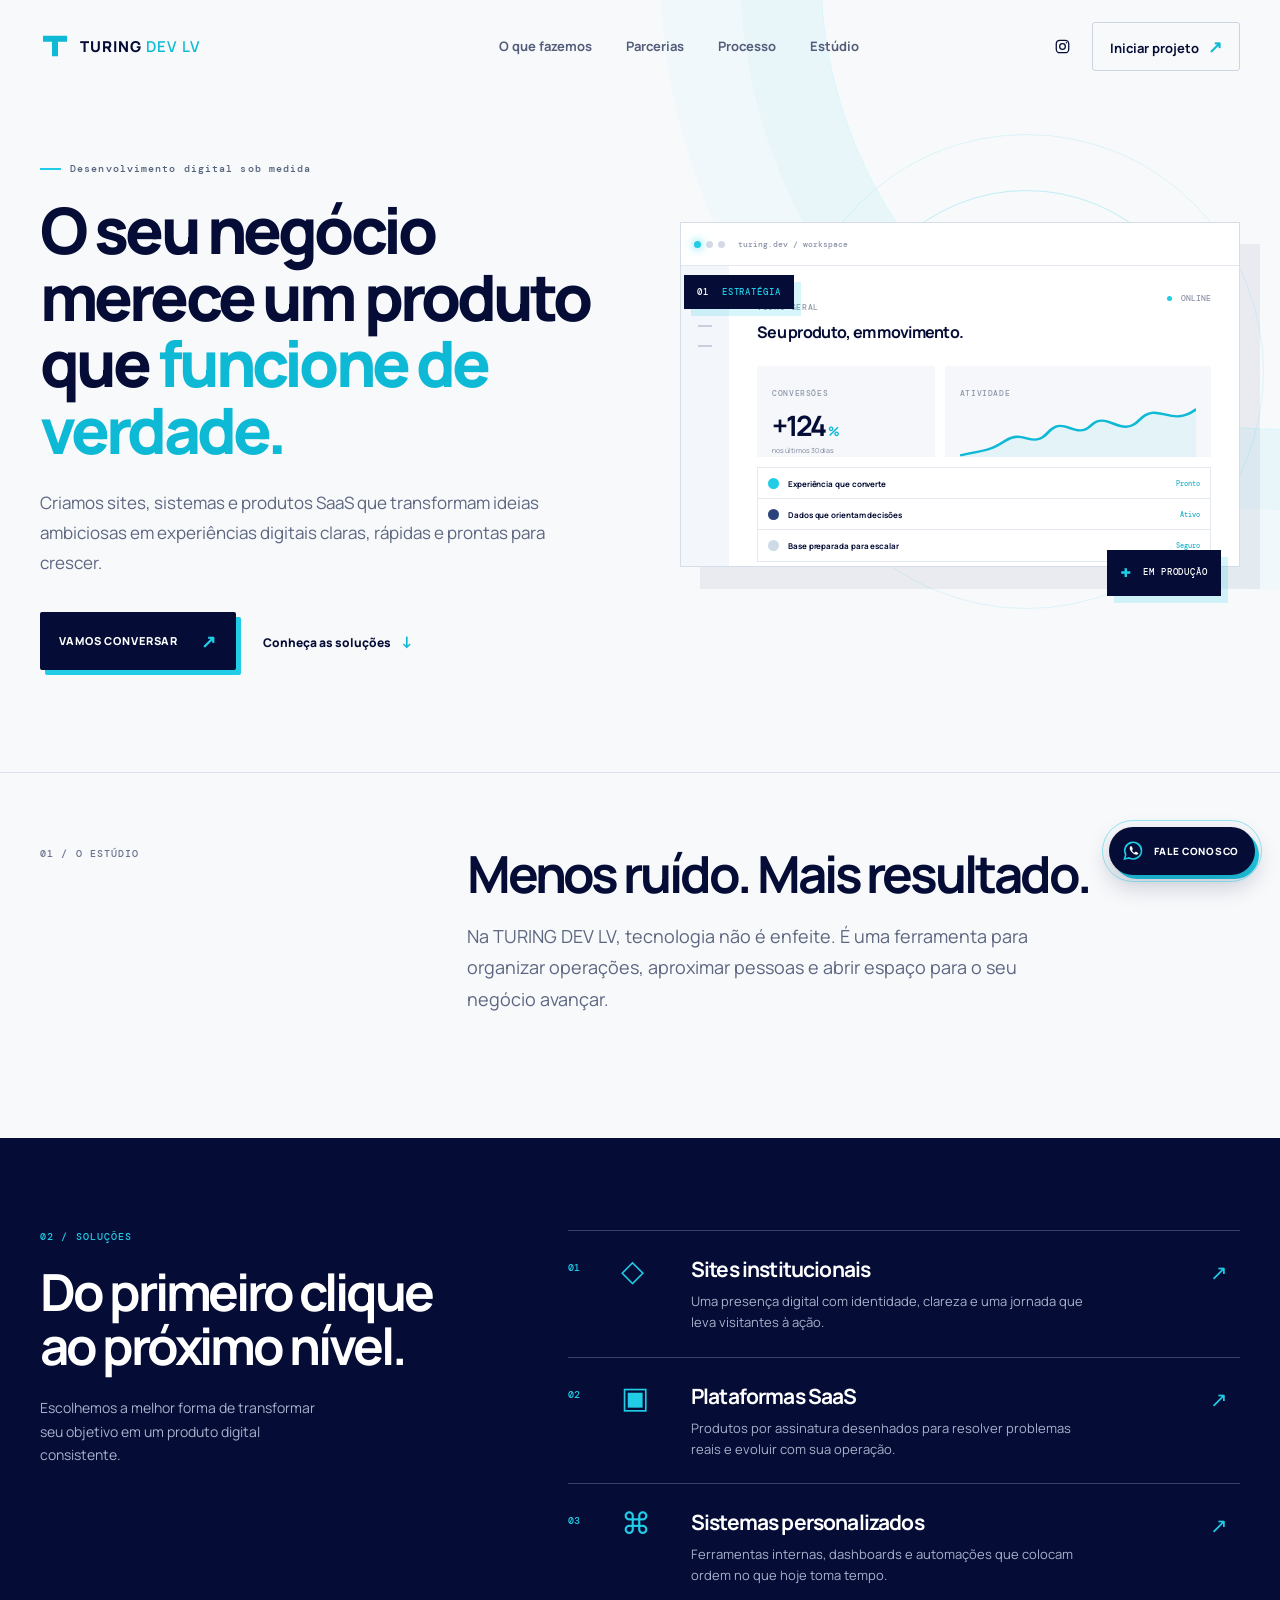
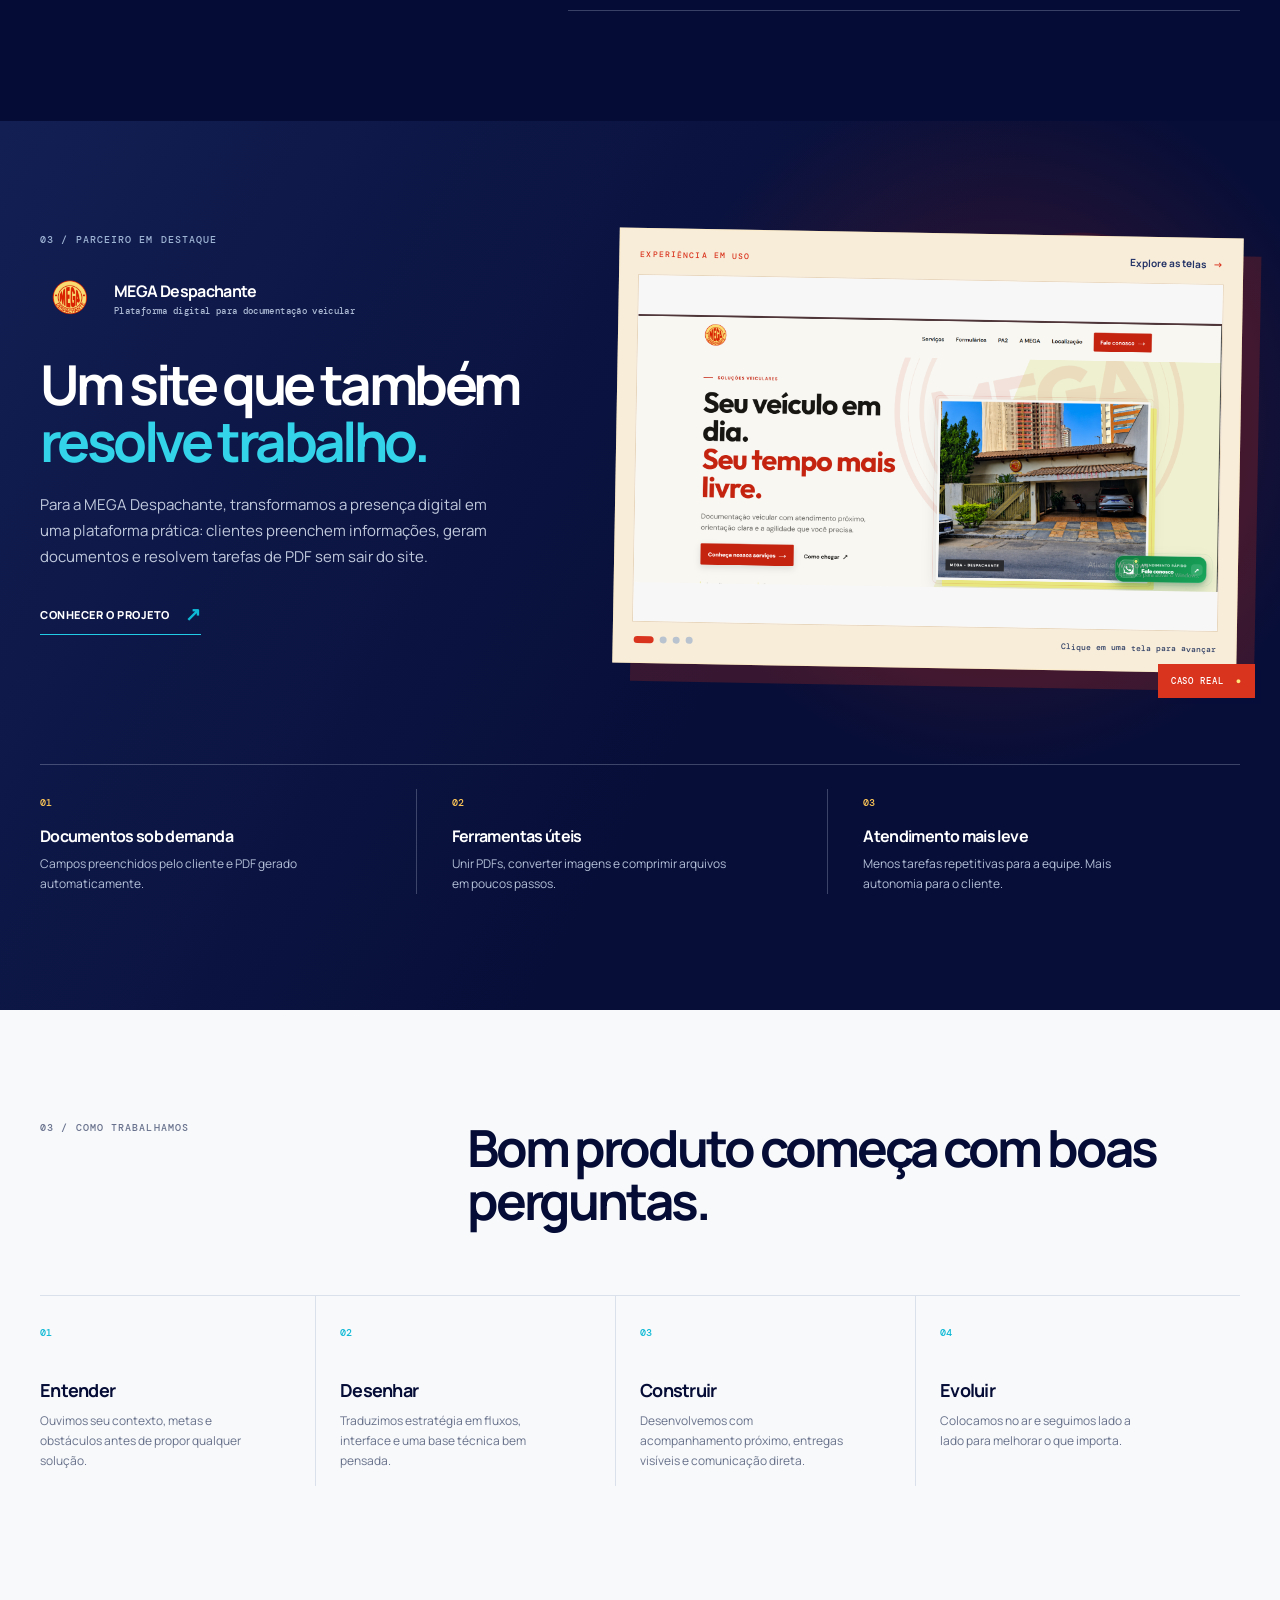
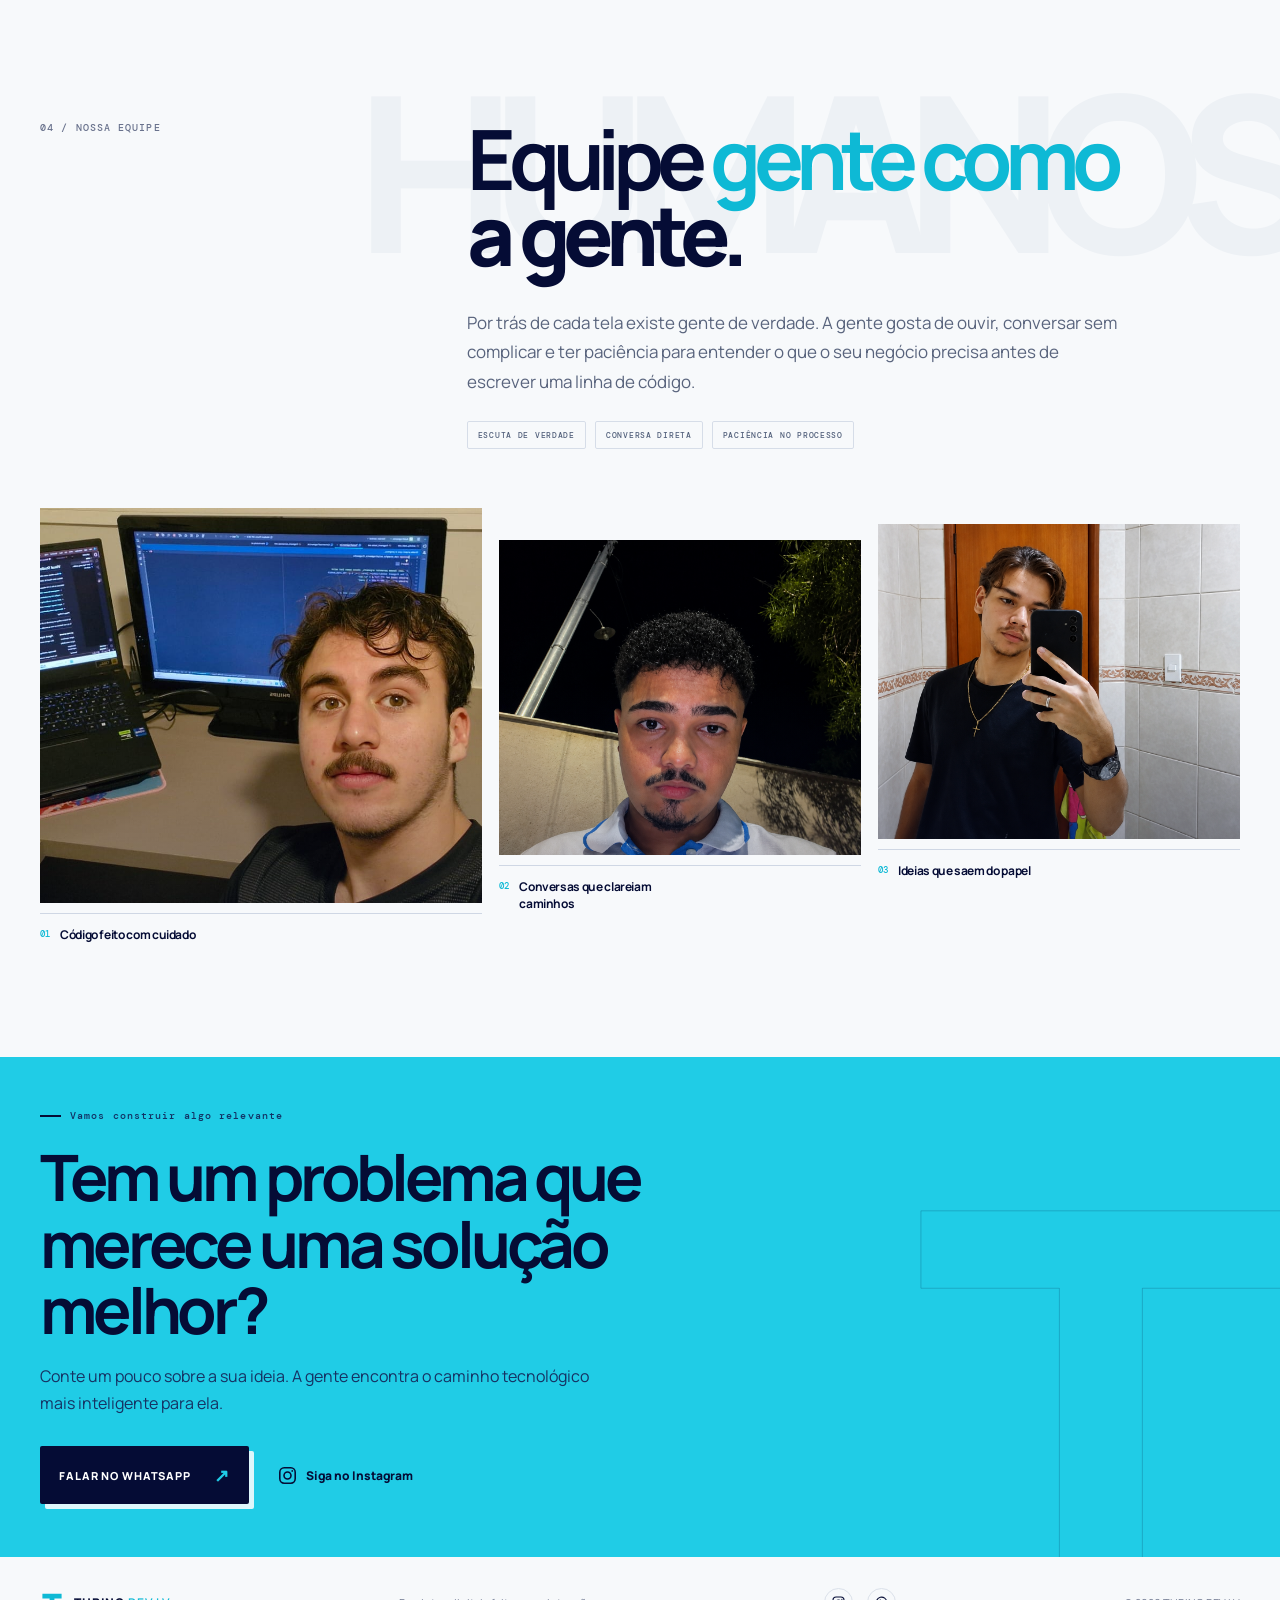
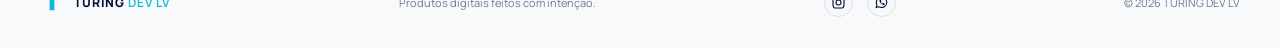
==== commit f3ca9270: "fix: traduz selo do case Mega" ====
--- a/index.html
+++ b/index.html
@@ -15,6 +15,7 @@
     <link rel="stylesheet" href="mega-showcase.css" />
     <link rel="stylesheet" href="mega-assets.css" />
     <link rel="stylesheet" href="team.css" />
+    <link rel="stylesheet" href="mobile-polish.css" />
     <link rel="icon" href="images/logo_turing.png" type="image/png" />
   </head>
   <body>
@@ -102,7 +103,7 @@
             </div>
             <div class="mega-carousel-footer"><div class="mega-dots"><button class="is-active" type="button" aria-label="Ir para a tela 1"></button><button type="button" aria-label="Ir para a tela 2"></button><button type="button" aria-label="Ir para a tela 3"></button><button type="button" aria-label="Ir para a tela 4"></button></div><span>Clique em uma tela para avançar</span></div>
           </div>
-          <div class="case-badge">CASE REAL <i>●</i></div>
+          <div class="case-badge">CASO REAL <i>●</i></div>
         </div>
         <div class="partner-outcomes reveal"><div><span>01</span><h3>Documentos sob demanda</h3><p>Campos preenchidos pelo cliente e PDF gerado automaticamente.</p></div><div><span>02</span><h3>Ferramentas úteis</h3><p>Unir PDFs, converter imagens e comprimir arquivos em poucos passos.</p></div><div><span>03</span><h3>Atendimento mais leve</h3><p>Menos tarefas repetitivas para a equipe. Mais autonomia para o cliente.</p></div></div>
       </section>
--- a/mobile-polish.css
+++ b/mobile-polish.css
@@ -0,0 +1,2 @@
+/* Ajustes de leitura e respiro para telas estreitas. */
+@media(max-width:600px){.hero-copy{width:100%;max-width:100%}.hero h1{width:100%;max-width:100%;font-size:clamp(38px,12vw,47px);letter-spacing:-.07em;overflow-wrap:break-word}.hero-text{max-width:100%}.hero-art{overflow:hidden}.team-heading h2{font-size:clamp(44px,13vw,52px)}.partner-copy h2{font-size:clamp(37px,11vw,41px)}}
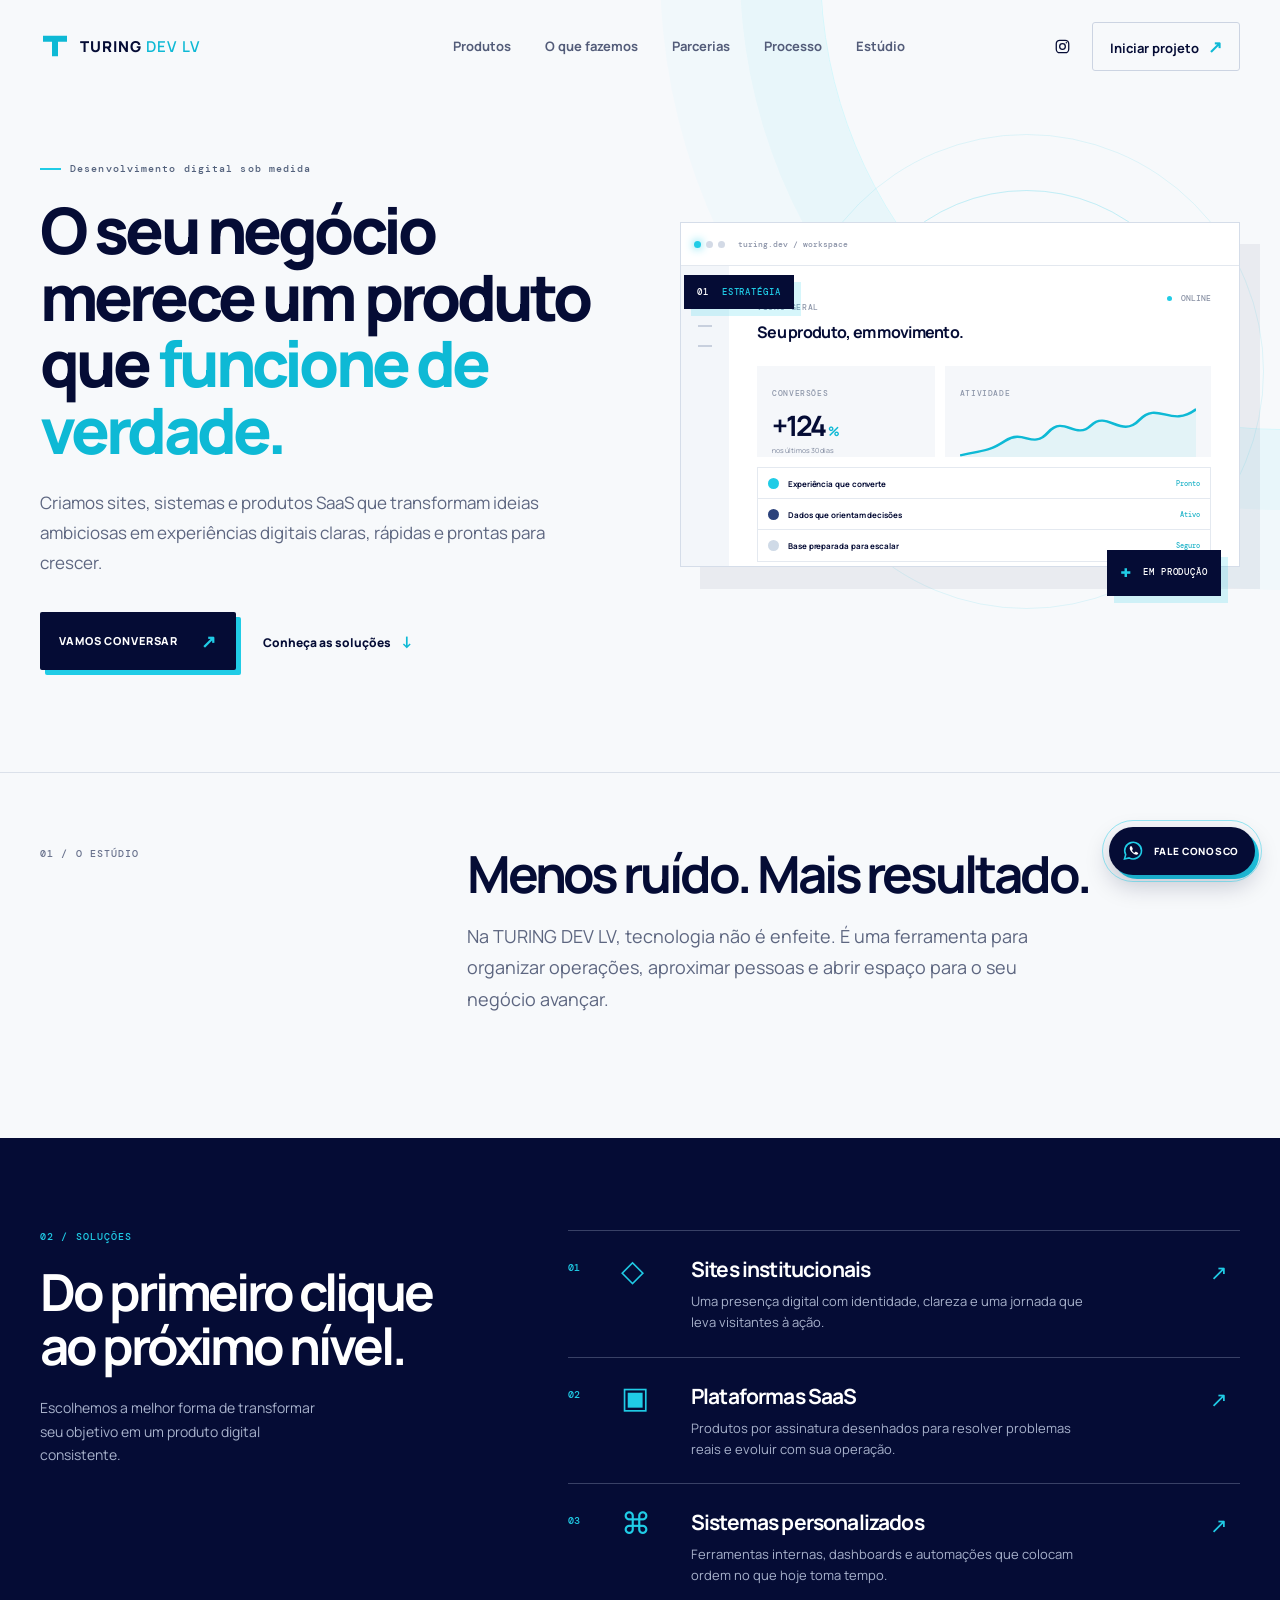
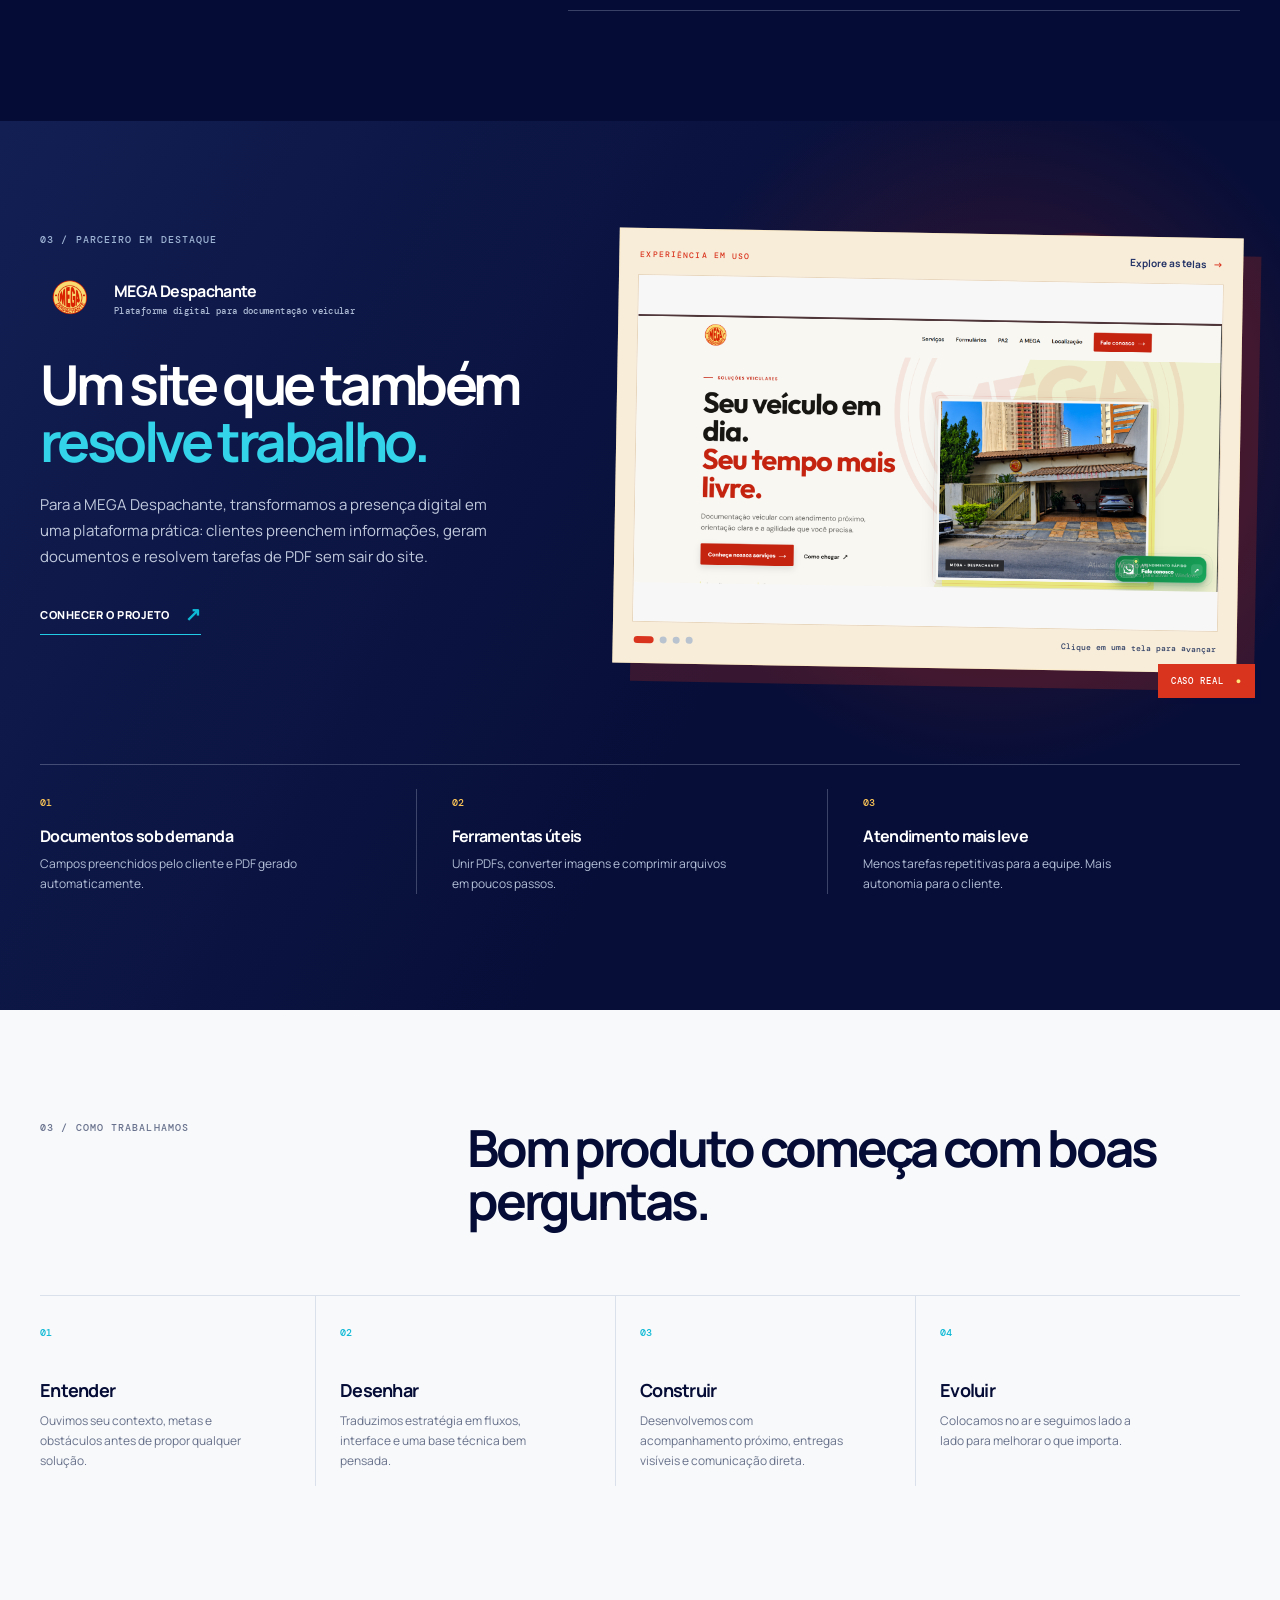
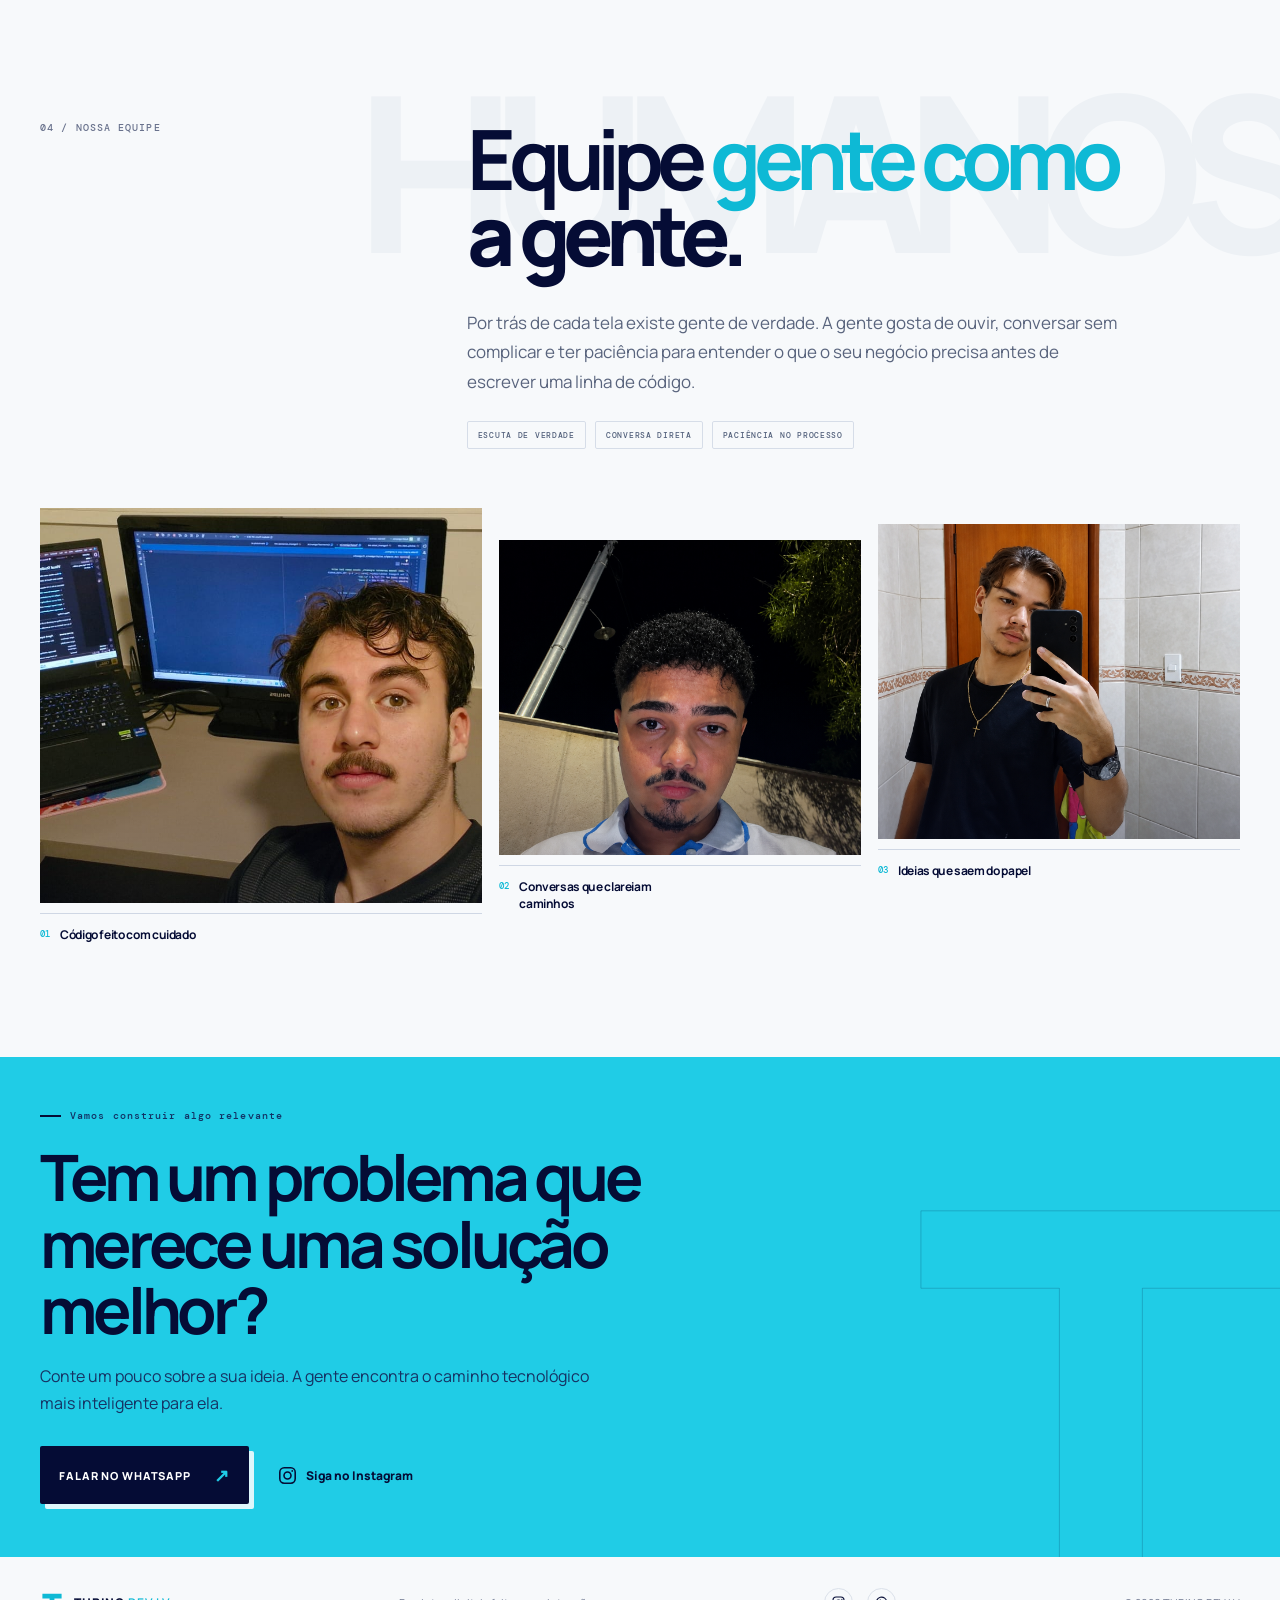
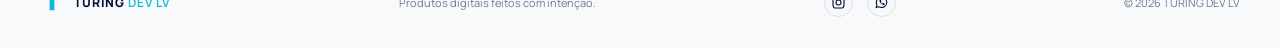
==== commit 28c15de8: "feat: adiciona catálogo e página do Amaral Boost" ====
--- a/index.html
+++ b/index.html
@@ -29,6 +29,7 @@
         <span>TURING <i>DEV LV</i></span>
       </a>
       <nav class="desktop-nav" aria-label="Navegação principal">
+        <a href="produtos.html">Produtos</a>
         <a href="#servicos">O que fazemos</a>
         <a href="#parceiro">Parcerias</a>
         <a href="#processo">Processo</a>
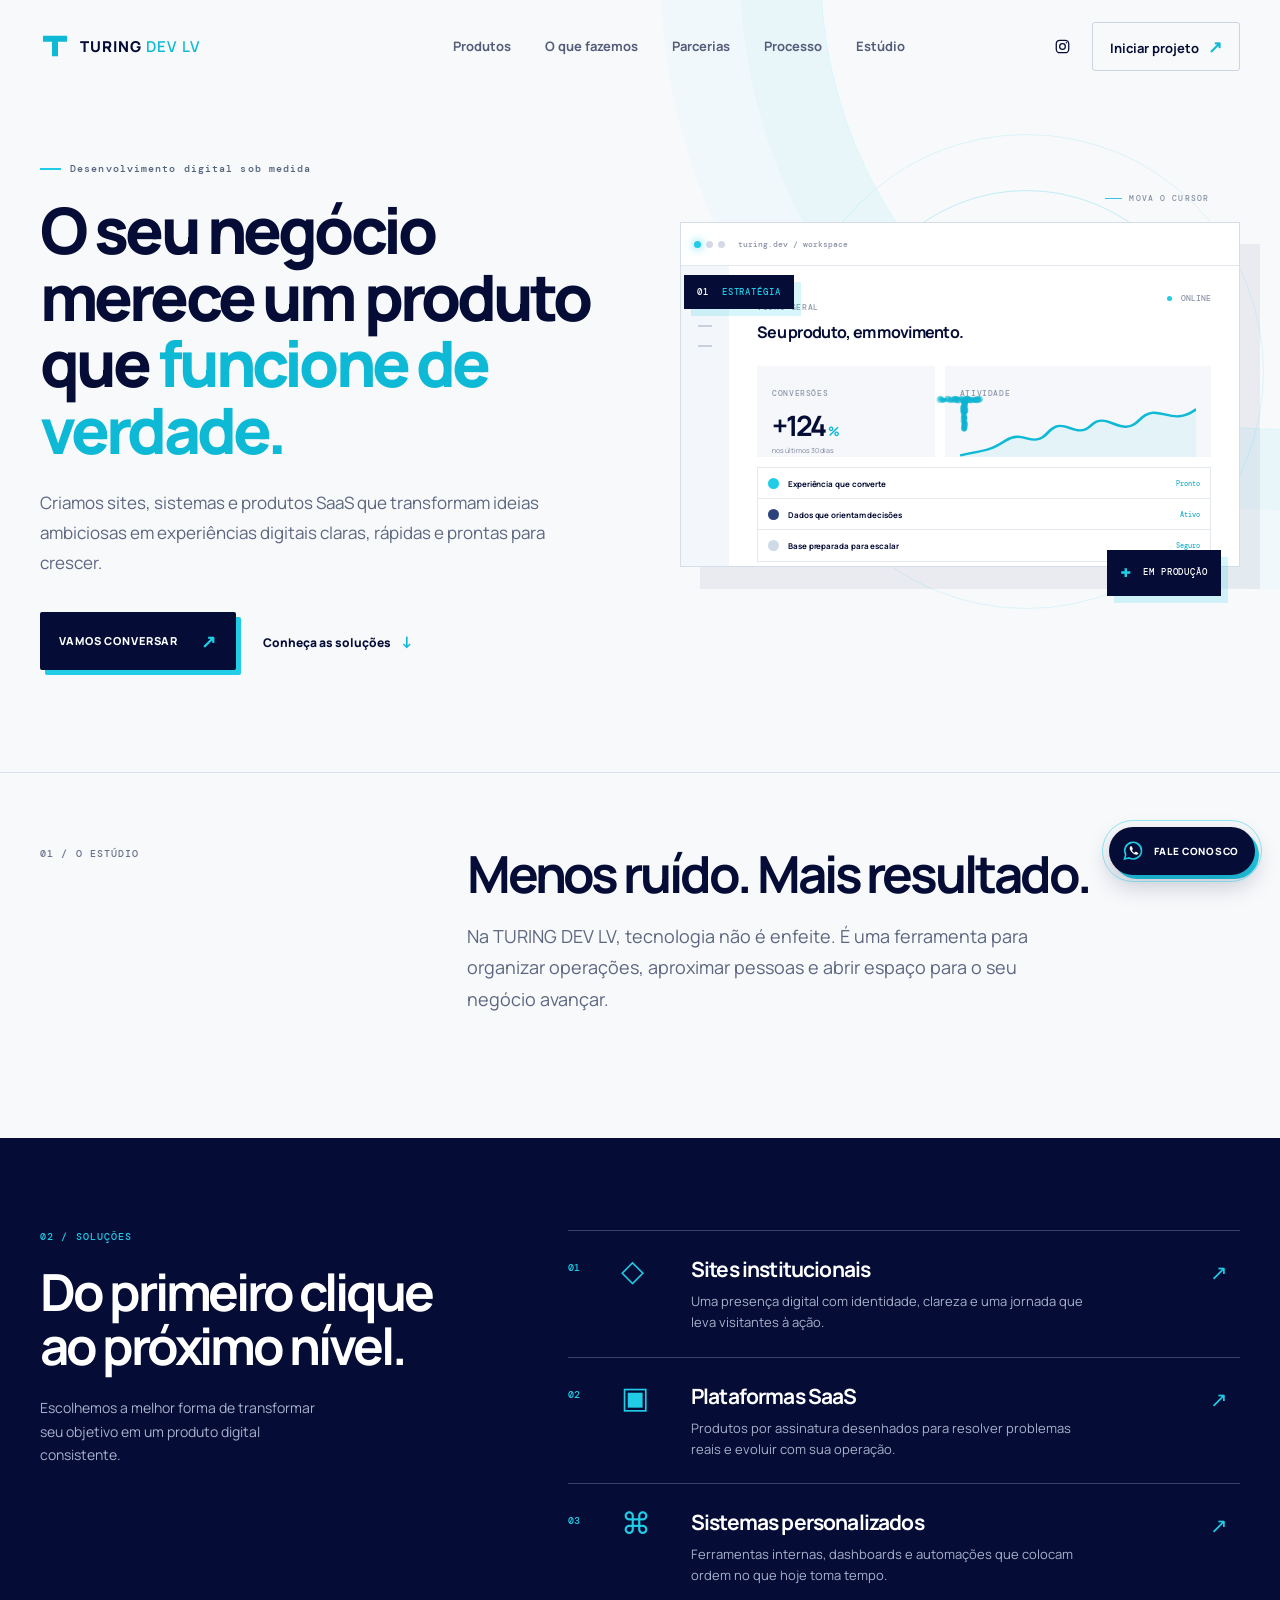
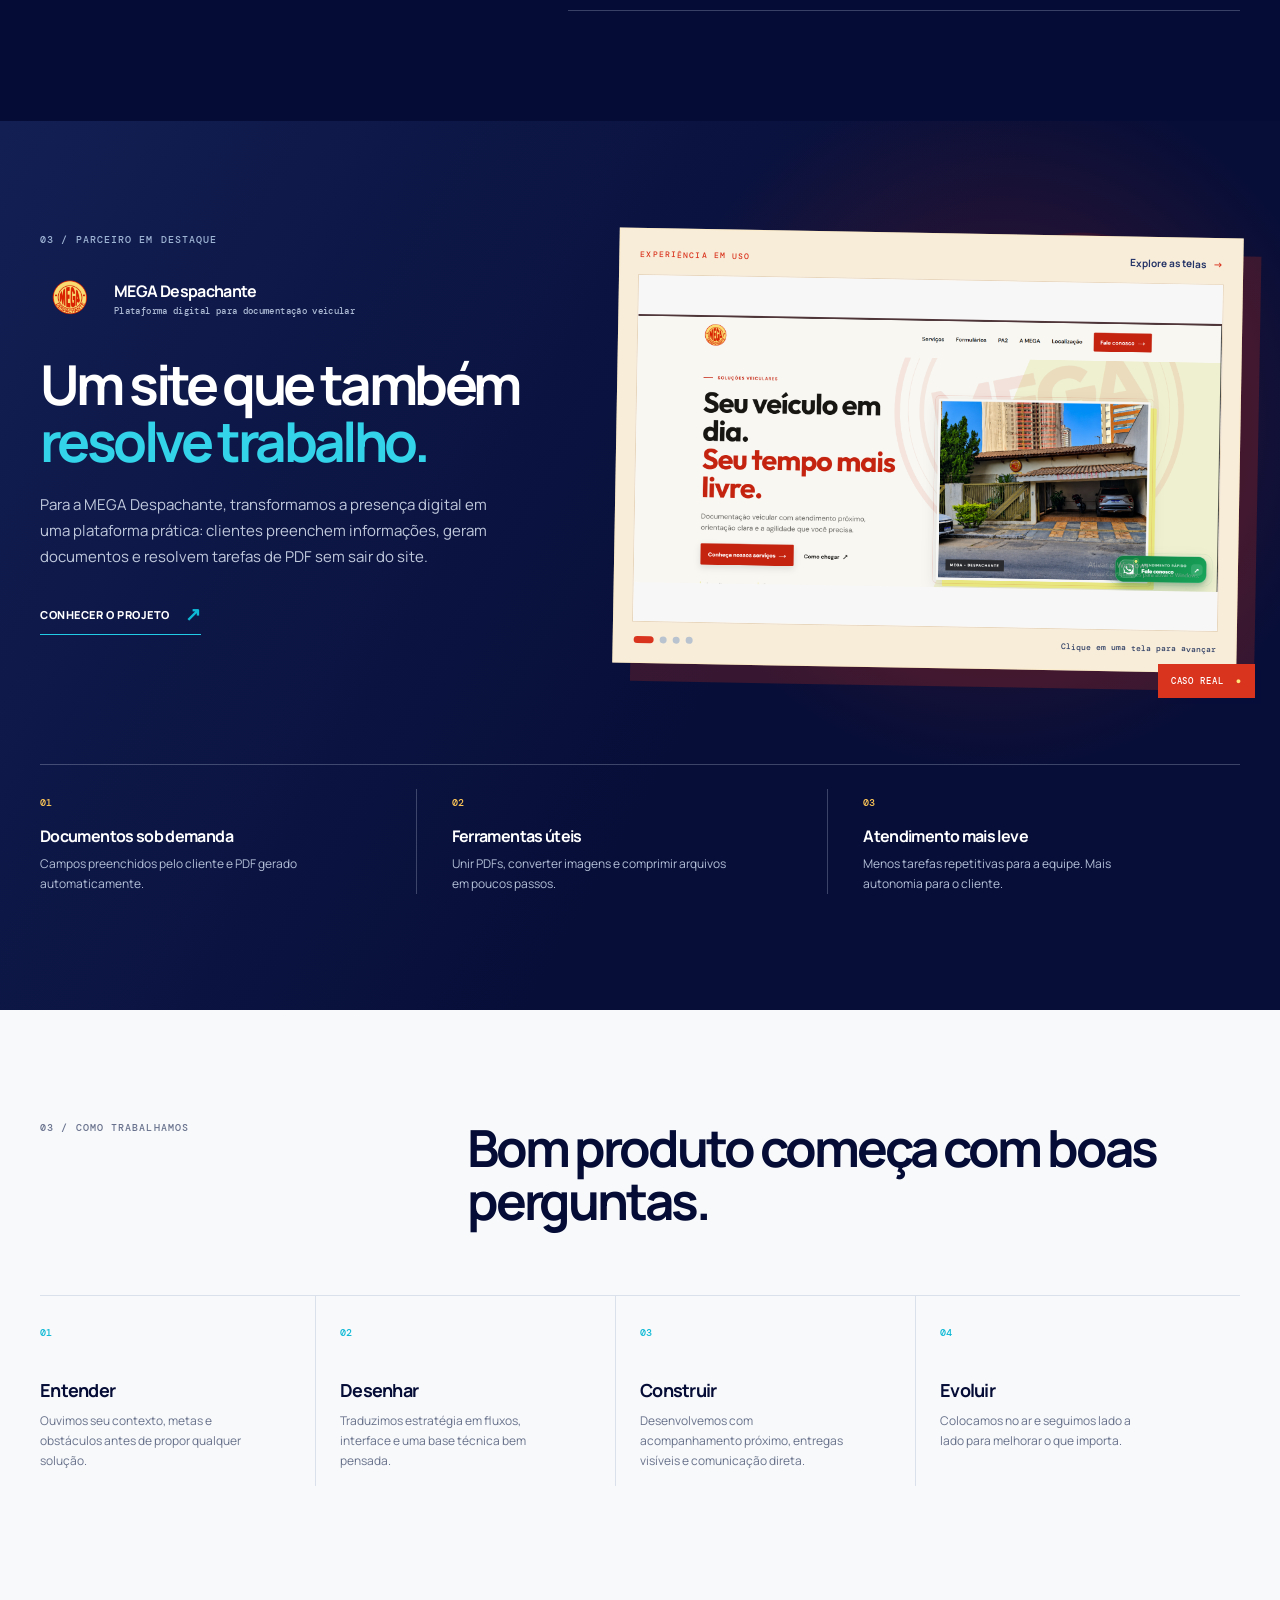
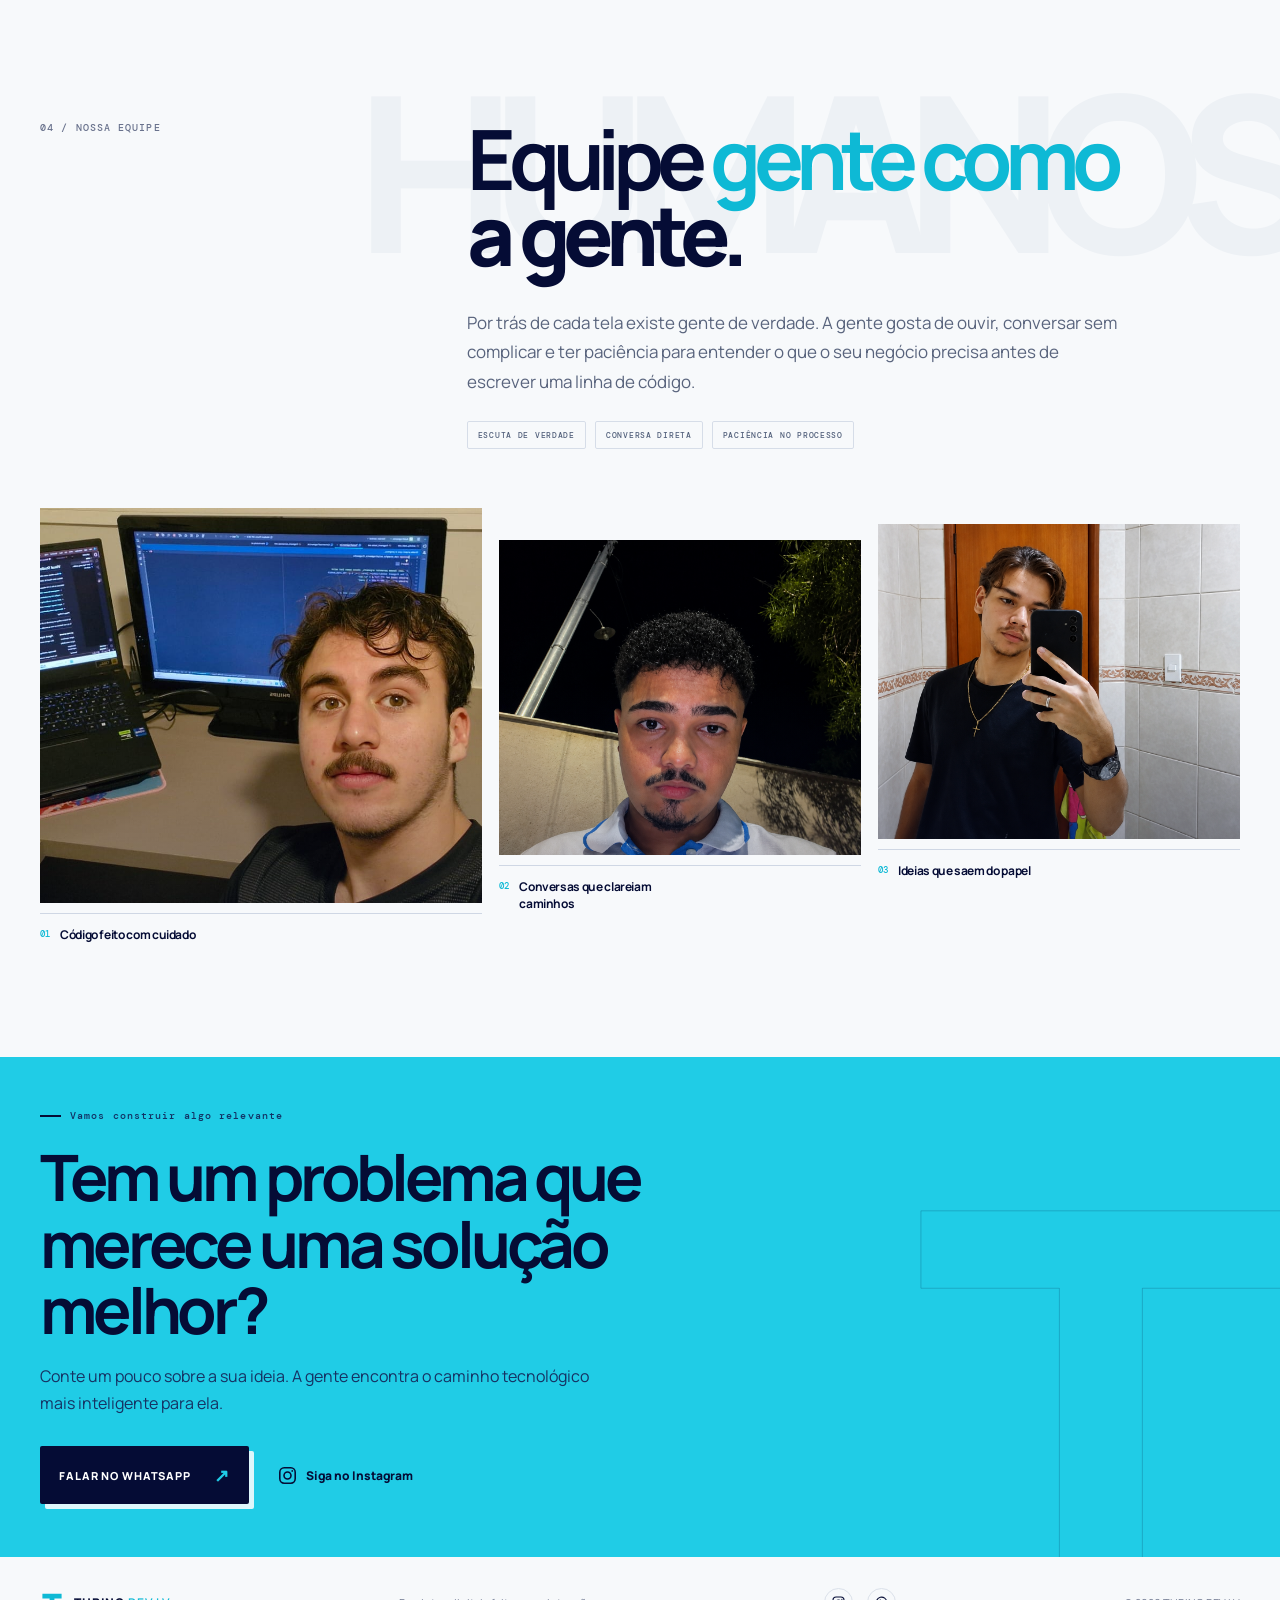
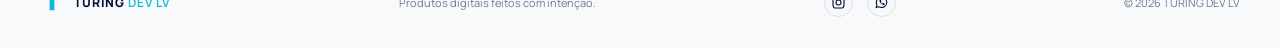
==== commit add83560: "feat: adiciona hero interativa da Turing" ====
--- a/index.html
+++ b/index.html
@@ -51,6 +51,8 @@
           </div>
         </div>
         <div class="hero-art reveal" aria-label="Ilustração de produto digital">
+          <canvas class="turing-field" aria-hidden="true"></canvas>
+          <p class="field-caption" aria-hidden="true"><span></span>MOVA O CURSOR</p>
           <div class="orbit orbit-one"></div><div class="orbit orbit-two"></div>
           <div class="product-window">
             <div class="window-top"><span></span><span></span><span></span><b>turing.dev / workspace</b></div>
--- a/effects.css
+++ b/effects.css
@@ -1,2 +1,6 @@
 /* Movimento sutil, preservando a leitura e a identidade da marca. */
+/* Campo interativo da hero: o monograma T se desfaz conforme a página avança. */
+.hero-art{isolation:isolate}.turing-field{position:absolute;inset:-24px;width:calc(100% + 48px);height:calc(100% + 48px);z-index:2;pointer-events:none;mix-blend-mode:multiply}.field-caption{position:absolute;z-index:3;right:31px;top:7px;margin:0;color:#6c7890;font:500 8px "DM Mono",monospace;letter-spacing:.14em;display:flex;align-items:center;gap:7px;opacity:.82;transition:opacity .35s}.field-caption span{width:17px;height:1px;background:var(--cyan-deep)}.hero.is-unfolding .field-caption{opacity:.28}.hero.is-unfolding .product-window{filter:saturate(1.08) contrast(1.02)}
+@media(max-width:800px){.turing-field{inset:-15px;width:calc(100% + 30px);height:calc(100% + 30px);opacity:.72}.field-caption{right:5px;top:-4px;font-size:7px}.field-caption span{width:12px}}
+@media(prefers-reduced-motion:reduce){.turing-field,.field-caption{display:none}}
 .cursor-glow{position:fixed;left:0;top:0;width:360px;height:360px;border-radius:50%;background:radial-gradient(circle,rgba(32,204,230,.11),rgba(32,204,230,0) 68%);transform:translate(-50%,-50%);pointer-events:none;z-index:0;opacity:0;transition:opacity .35s,transform .12s linear}.page-glow{animation:glow-drift 12s ease-in-out infinite}.site-header{transition:height .25s,background .25s}.site-header.scrolled{height:70px;background:rgba(247,249,251,.84);backdrop-filter:blur(12px)}.header-actions{display:flex;align-items:center;gap:15px}.social-header{font:600 11px "DM Mono",monospace;text-decoration:none;text-transform:uppercase;color:var(--ink);border-bottom:1px solid var(--cyan);padding:4px 0}.header-cta{transition:.2s}.header-cta:hover{background:var(--ink);border-color:var(--ink);color:#fff}.eyebrow span{animation:line-pulse 2.6s ease-in-out infinite}.product-window{animation:window-float 6s ease-in-out infinite}.window-top span:first-child{box-shadow:0 0 10px var(--cyan)}.live b{animation:blink 1.4s ease-in-out infinite}.orbit-one{animation:orbit-breathe 6s ease-in-out infinite}.orbit-two{animation:orbit-breathe 6s ease-in-out -2s infinite}.chip-one{animation:chip-float 4.4s ease-in-out infinite}.chip-two{animation:chip-float 4.4s ease-in-out -2.2s infinite}.service>a{transition:transform .2s}.service>a:hover{transform:translate(3px,-3px)}.contact-actions{display:flex;align-items:center;gap:28px}.instagram-link{color:var(--ink);font-size:12px;text-decoration:none;font-weight:800}.instagram-link span{display:inline-grid;place-items:center;width:24px;height:24px;border:1px solid rgba(5,12,53,.45);border-radius:50%;font:500 10px "DM Mono",monospace;margin-right:6px}.instagram-link:hover{opacity:.7}.footer-socials{display:flex;gap:14px}.footer-socials a{color:var(--ink);text-decoration:none;font-weight:800}.footer-socials a:hover{color:var(--cyan-deep)}@keyframes glow-drift{50%{transform:translate(-35px,42px)}}@keyframes window-float{50%{transform:translateY(-9px)}}@keyframes chip-float{50%{transform:translateY(-10px)}}@keyframes orbit-breathe{50%{transform:scale(1.035);opacity:.65}}@keyframes line-pulse{50%{width:34px}}@keyframes blink{50%{opacity:.25;transform:scale(.65)}}@media(max-width:800px){.cursor-glow{display:none}.header-actions{display:none}.contact-actions{align-items:flex-start;flex-direction:column;gap:22px}.footer-socials{order:3;width:100%}footer p:nth-child(2){order:4}}@media(prefers-reduced-motion:reduce){*,*::before,*::after{animation-duration:.01ms!important;animation-iteration-count:1!important;scroll-behavior:auto!important}.cursor-glow{display:none}}
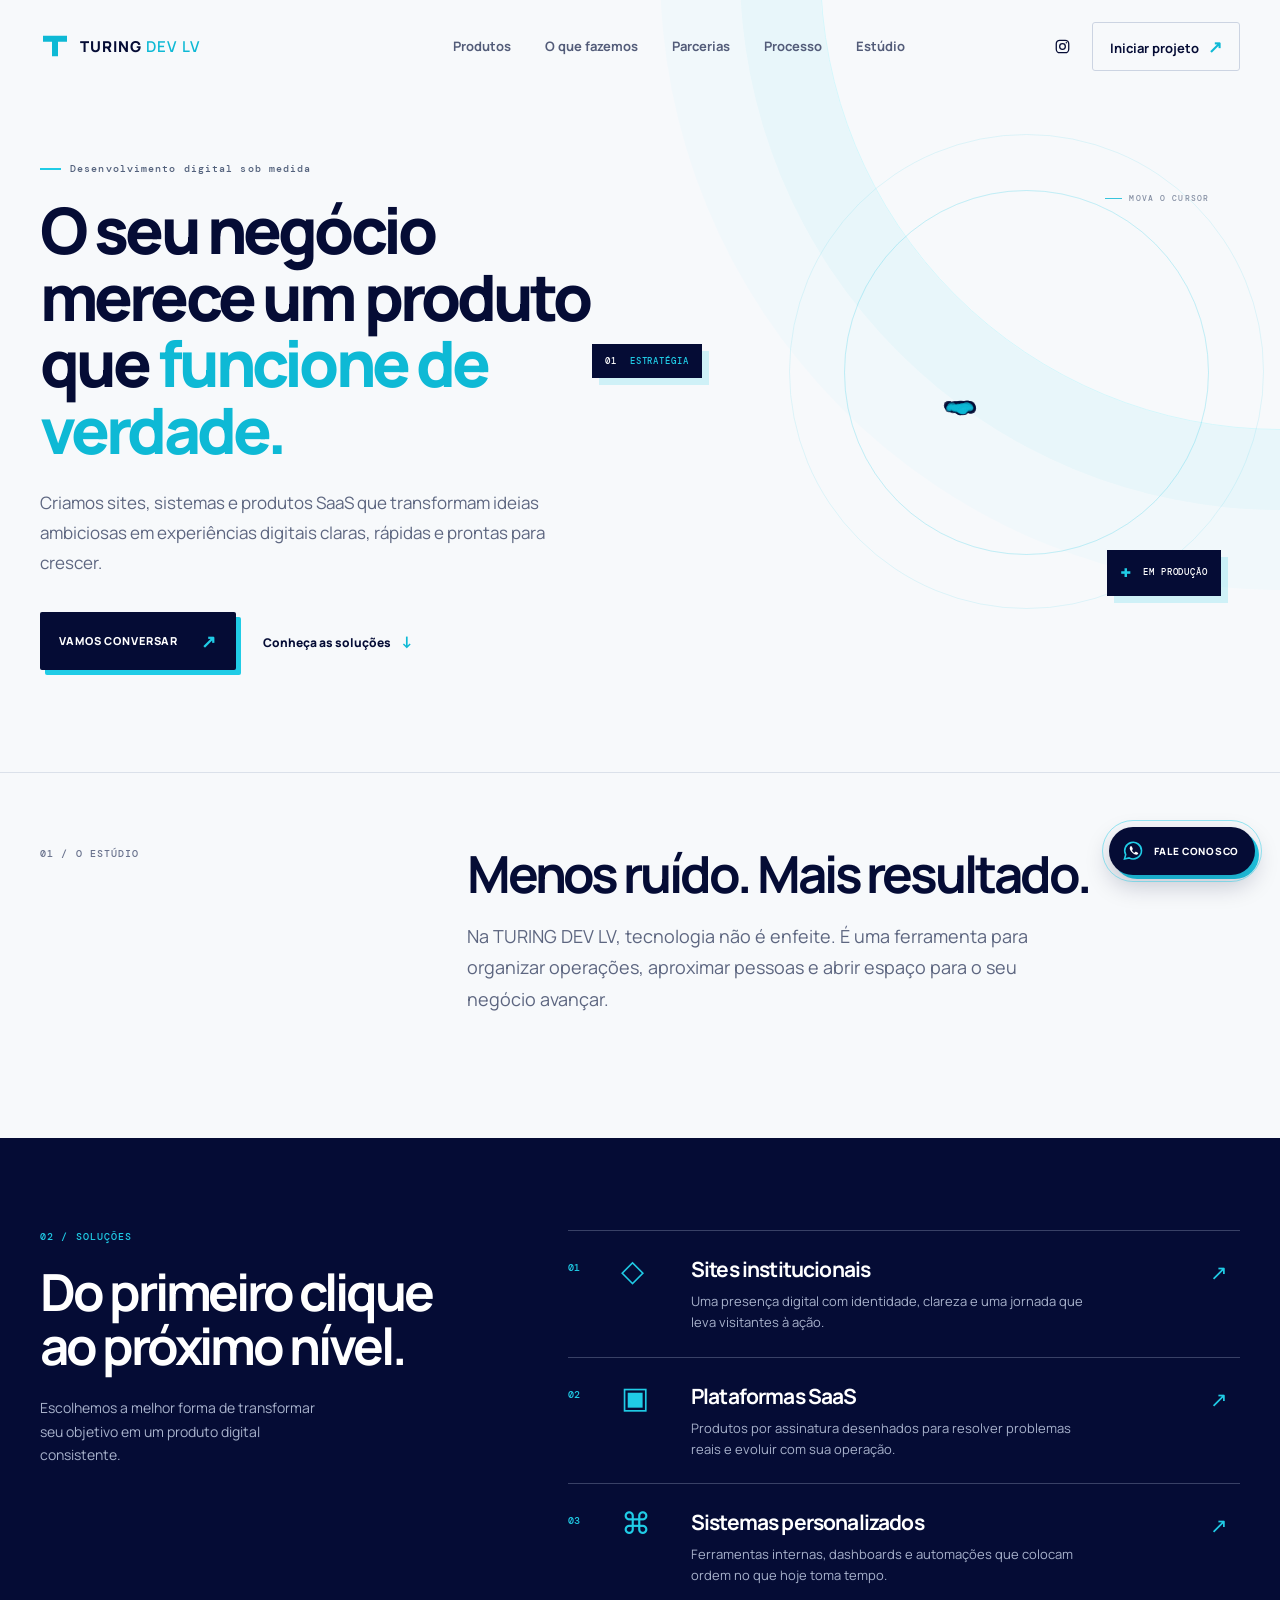
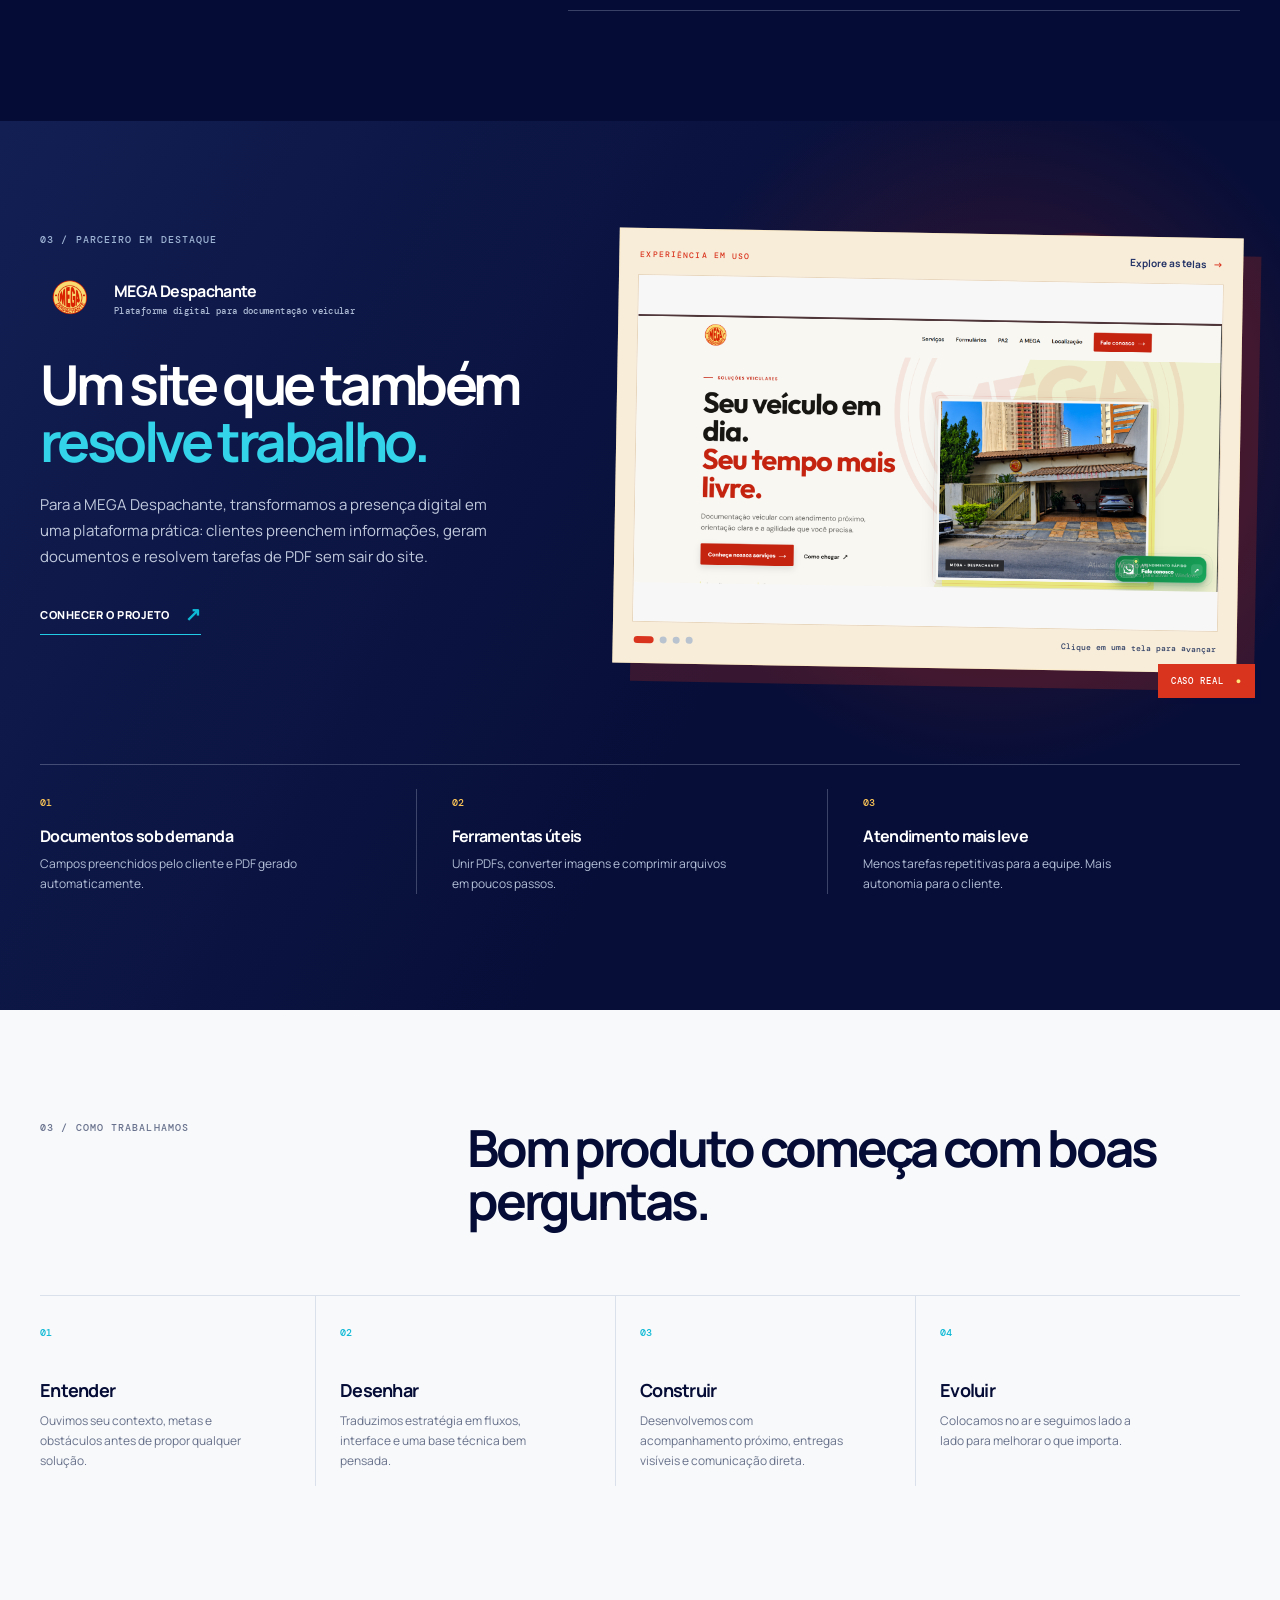
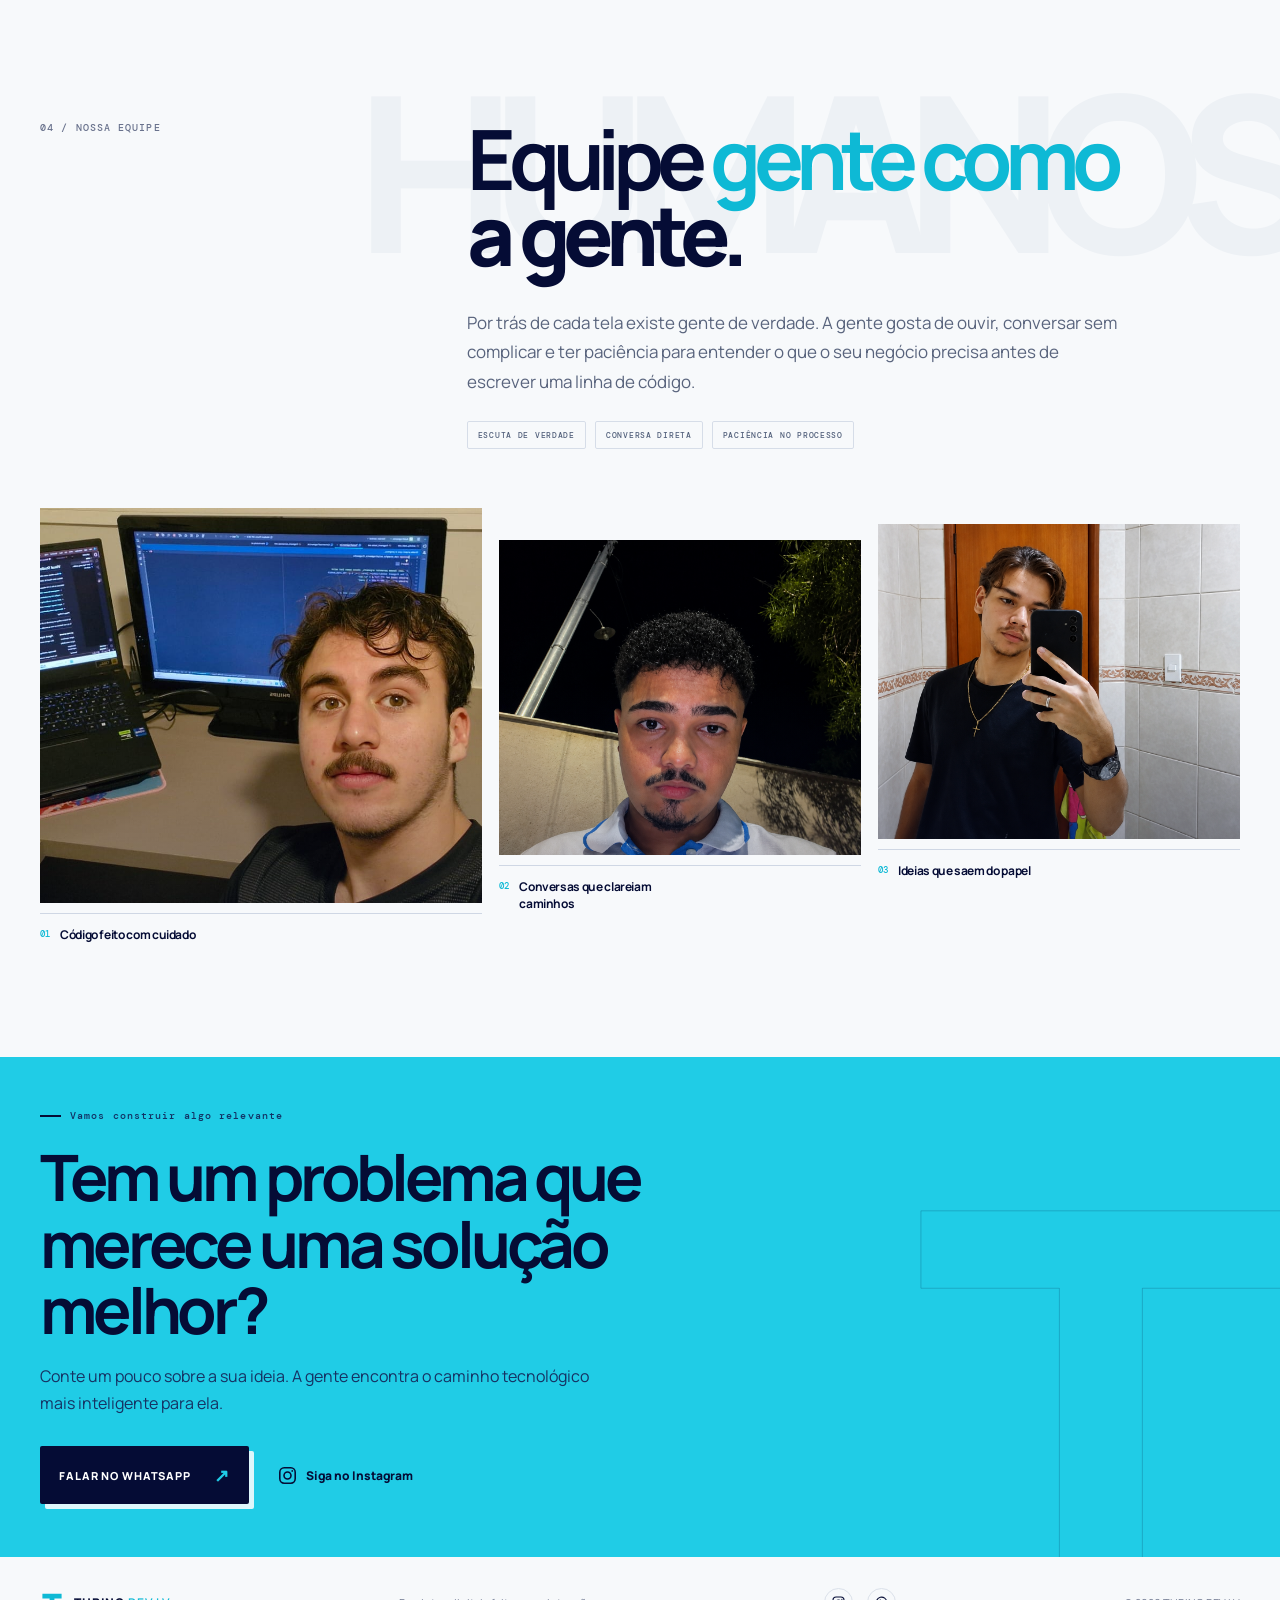
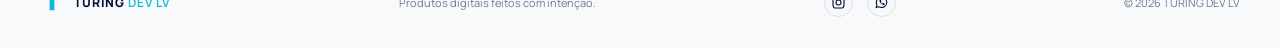
==== commit 304e6103: "refine: transforma hero em T de partículas" ====
--- a/index.html
+++ b/index.html
@@ -50,21 +50,10 @@
             <a class="text-link" href="#servicos">Conheça as soluções <span>↓</span></a>
           </div>
         </div>
-        <div class="hero-art reveal" aria-label="Ilustração de produto digital">
+        <div class="hero-art reveal" aria-label="Monograma interativo da Turing">
           <canvas class="turing-field" aria-hidden="true"></canvas>
           <p class="field-caption" aria-hidden="true"><span></span>MOVA O CURSOR</p>
           <div class="orbit orbit-one"></div><div class="orbit orbit-two"></div>
-          <div class="product-window">
-            <div class="window-top"><span></span><span></span><span></span><b>turing.dev / workspace</b></div>
-            <div class="window-body">
-              <div class="side-rail"><i></i><i></i><i></i><i></i></div>
-              <div class="dashboard">
-                <div class="dash-head"><div><small>VISÃO GERAL</small><strong>Seu produto, em movimento.</strong></div><div class="live"><b></b> ONLINE</div></div>
-                <div class="metric-grid"><div class="metric"><small>CONVERSÕES</small><strong>+124<span>%</span></strong><p>nos últimos 30 dias</p></div><div class="metric chart"><small>ATIVIDADE</small><svg viewBox="0 0 220 75" preserveAspectRatio="none"><path d="M0 64 C22 56 24 61 42 45 S67 57 82 34 S107 45 122 25 S150 43 167 18 S196 29 220 4" fill="none" stroke="currentColor" stroke-width="3"/><path d="M0 64 C22 56 24 61 42 45 S67 57 82 34 S107 45 122 25 S150 43 167 18 S196 29 220 4V75H0Z" fill="currentColor" opacity=".08"/></svg></div></div>
-                <div class="list-card"><div class="list-row"><span class="avatar aqua"></span><b>Experiência que converte</b><i>Pronto</i></div><div class="list-row"><span class="avatar navy"></span><b>Dados que orientam decisões</b><i>Ativo</i></div><div class="list-row"><span class="avatar light"></span><b>Base preparada para escalar</b><i>Seguro</i></div></div>
-              </div>
-            </div>
-          </div>
           <div class="floating-chip chip-one">01 <span>ESTRATÉGIA</span></div>
           <div class="floating-chip chip-two"><b>+</b> EM PRODUÇÃO</div>
         </div>
--- a/effects.css
+++ b/effects.css
@@ -1,6 +1,6 @@
 /* Movimento sutil, preservando a leitura e a identidade da marca. */
 /* Campo interativo da hero: o monograma T se desfaz conforme a página avança. */
-.hero-art{isolation:isolate}.turing-field{position:absolute;inset:-24px;width:calc(100% + 48px);height:calc(100% + 48px);z-index:2;pointer-events:none;mix-blend-mode:multiply}.field-caption{position:absolute;z-index:3;right:31px;top:7px;margin:0;color:#6c7890;font:500 8px "DM Mono",monospace;letter-spacing:.14em;display:flex;align-items:center;gap:7px;opacity:.82;transition:opacity .35s}.field-caption span{width:17px;height:1px;background:var(--cyan-deep)}.hero.is-unfolding .field-caption{opacity:.28}.hero.is-unfolding .product-window{filter:saturate(1.08) contrast(1.02)}
-@media(max-width:800px){.turing-field{inset:-15px;width:calc(100% + 30px);height:calc(100% + 30px);opacity:.72}.field-caption{right:5px;top:-4px;font-size:7px}.field-caption span{width:12px}}
+.hero-art{isolation:isolate}.turing-field{position:absolute;inset:-24px;width:calc(100% + 48px);height:calc(100% + 48px);z-index:2;pointer-events:none;mix-blend-mode:multiply}.hero .chip-one{left:-88px;top:158px}.field-caption{position:absolute;z-index:3;right:31px;top:7px;margin:0;color:#6c7890;font:500 8px "DM Mono",monospace;letter-spacing:.14em;display:flex;align-items:center;gap:7px;opacity:.82;transition:opacity .35s}.field-caption span{width:17px;height:1px;background:var(--cyan-deep)}.hero.is-unfolding .field-caption{opacity:.28}
+@media(max-width:800px){.turing-field{inset:-15px;width:calc(100% + 30px);height:calc(100% + 30px);opacity:.72}.hero .chip-one{left:-5px;top:184px}.field-caption{right:5px;top:-4px;font-size:7px}.field-caption span{width:12px}}
 @media(prefers-reduced-motion:reduce){.turing-field,.field-caption{display:none}}
 .cursor-glow{position:fixed;left:0;top:0;width:360px;height:360px;border-radius:50%;background:radial-gradient(circle,rgba(32,204,230,.11),rgba(32,204,230,0) 68%);transform:translate(-50%,-50%);pointer-events:none;z-index:0;opacity:0;transition:opacity .35s,transform .12s linear}.page-glow{animation:glow-drift 12s ease-in-out infinite}.site-header{transition:height .25s,background .25s}.site-header.scrolled{height:70px;background:rgba(247,249,251,.84);backdrop-filter:blur(12px)}.header-actions{display:flex;align-items:center;gap:15px}.social-header{font:600 11px "DM Mono",monospace;text-decoration:none;text-transform:uppercase;color:var(--ink);border-bottom:1px solid var(--cyan);padding:4px 0}.header-cta{transition:.2s}.header-cta:hover{background:var(--ink);border-color:var(--ink);color:#fff}.eyebrow span{animation:line-pulse 2.6s ease-in-out infinite}.product-window{animation:window-float 6s ease-in-out infinite}.window-top span:first-child{box-shadow:0 0 10px var(--cyan)}.live b{animation:blink 1.4s ease-in-out infinite}.orbit-one{animation:orbit-breathe 6s ease-in-out infinite}.orbit-two{animation:orbit-breathe 6s ease-in-out -2s infinite}.chip-one{animation:chip-float 4.4s ease-in-out infinite}.chip-two{animation:chip-float 4.4s ease-in-out -2.2s infinite}.service>a{transition:transform .2s}.service>a:hover{transform:translate(3px,-3px)}.contact-actions{display:flex;align-items:center;gap:28px}.instagram-link{color:var(--ink);font-size:12px;text-decoration:none;font-weight:800}.instagram-link span{display:inline-grid;place-items:center;width:24px;height:24px;border:1px solid rgba(5,12,53,.45);border-radius:50%;font:500 10px "DM Mono",monospace;margin-right:6px}.instagram-link:hover{opacity:.7}.footer-socials{display:flex;gap:14px}.footer-socials a{color:var(--ink);text-decoration:none;font-weight:800}.footer-socials a:hover{color:var(--cyan-deep)}@keyframes glow-drift{50%{transform:translate(-35px,42px)}}@keyframes window-float{50%{transform:translateY(-9px)}}@keyframes chip-float{50%{transform:translateY(-10px)}}@keyframes orbit-breathe{50%{transform:scale(1.035);opacity:.65}}@keyframes line-pulse{50%{width:34px}}@keyframes blink{50%{opacity:.25;transform:scale(.65)}}@media(max-width:800px){.cursor-glow{display:none}.header-actions{display:none}.contact-actions{align-items:flex-start;flex-direction:column;gap:22px}.footer-socials{order:3;width:100%}footer p:nth-child(2){order:4}}@media(prefers-reduced-motion:reduce){*,*::before,*::after{animation-duration:.01ms!important;animation-iteration-count:1!important;scroll-behavior:auto!important}.cursor-glow{display:none}}
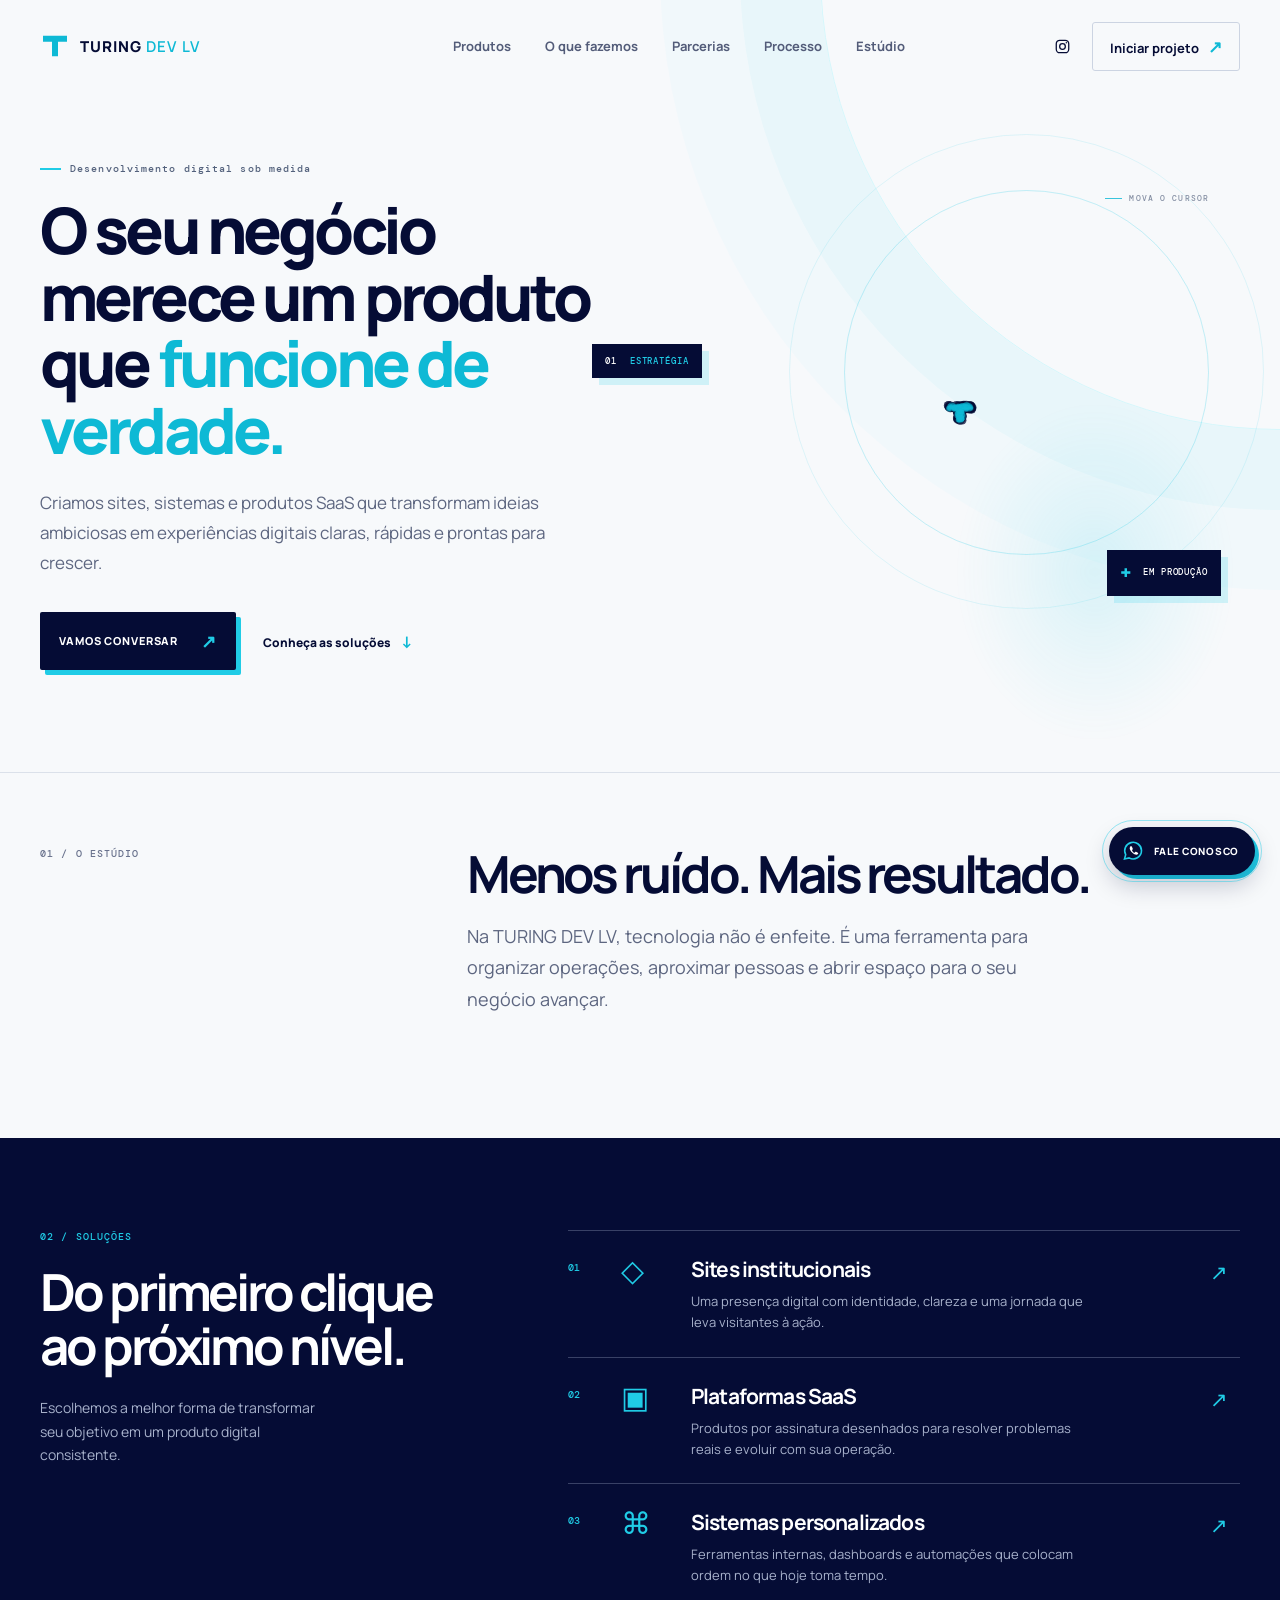
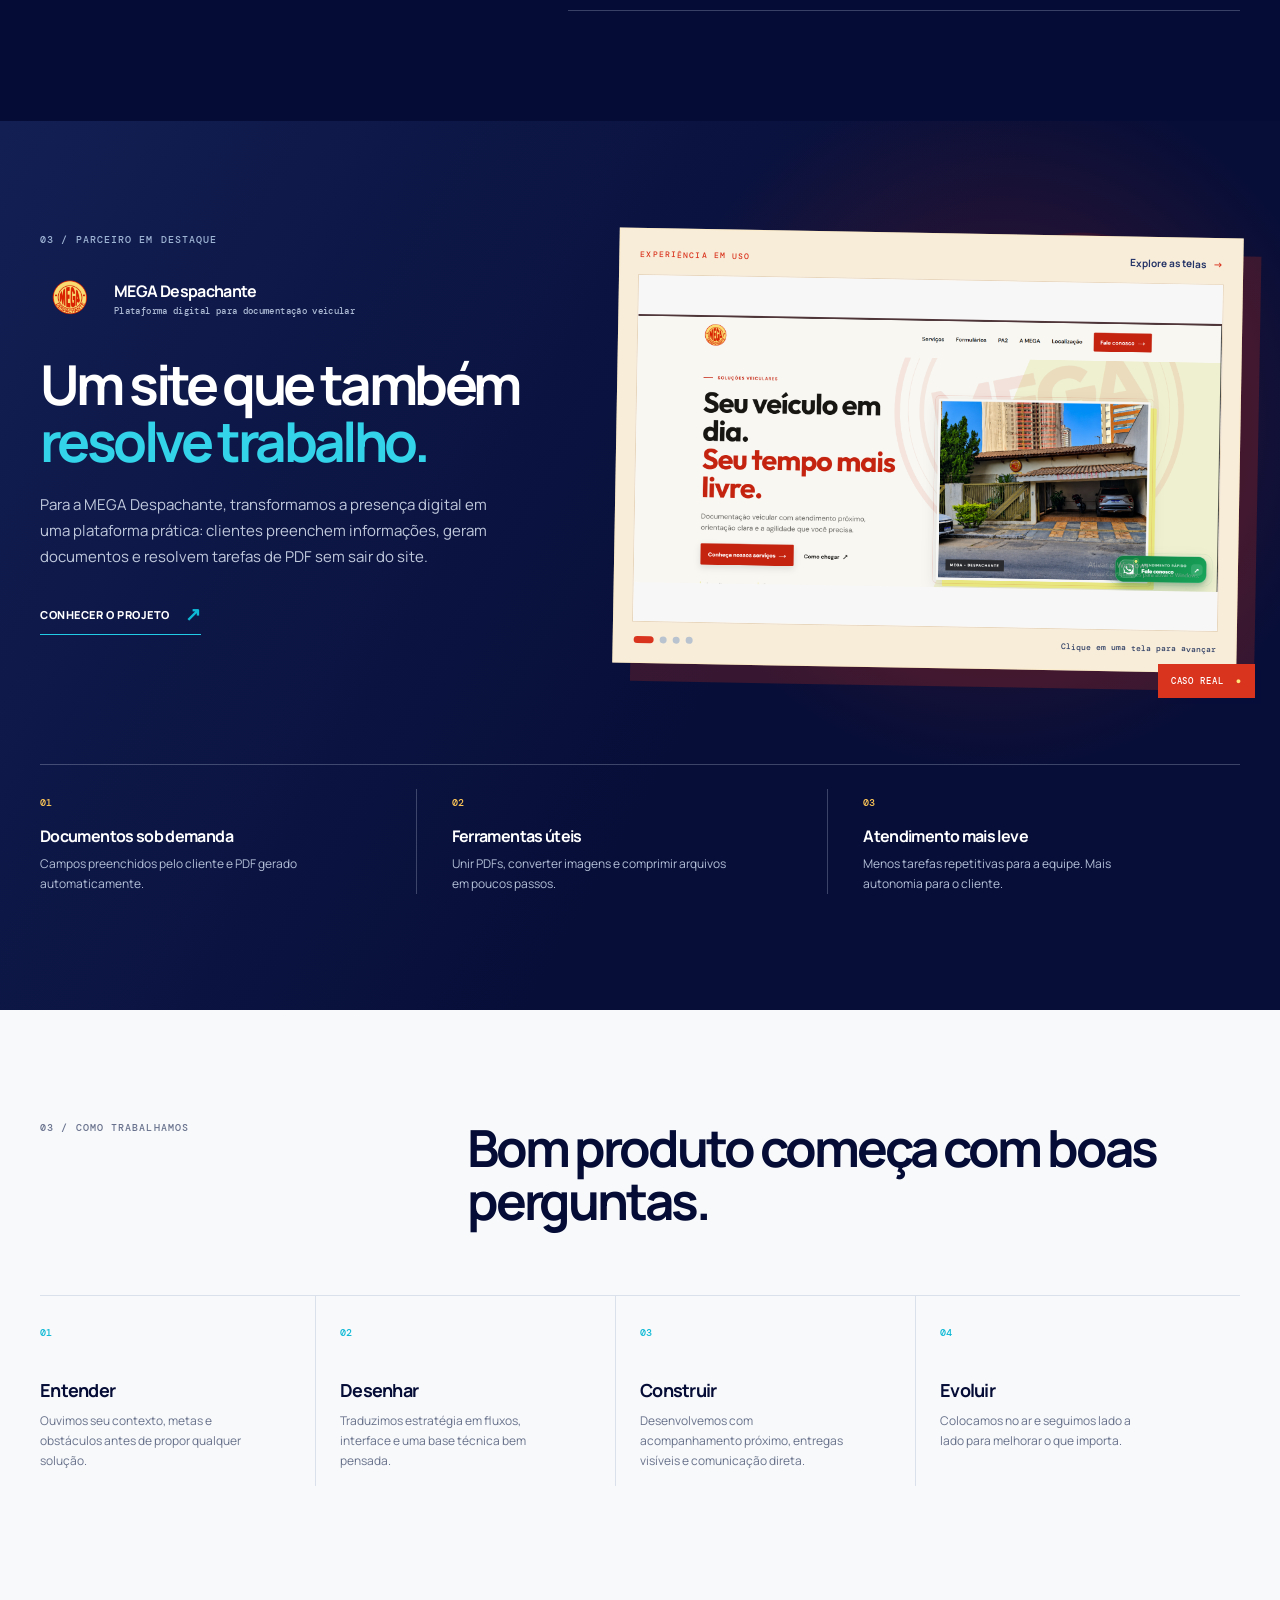
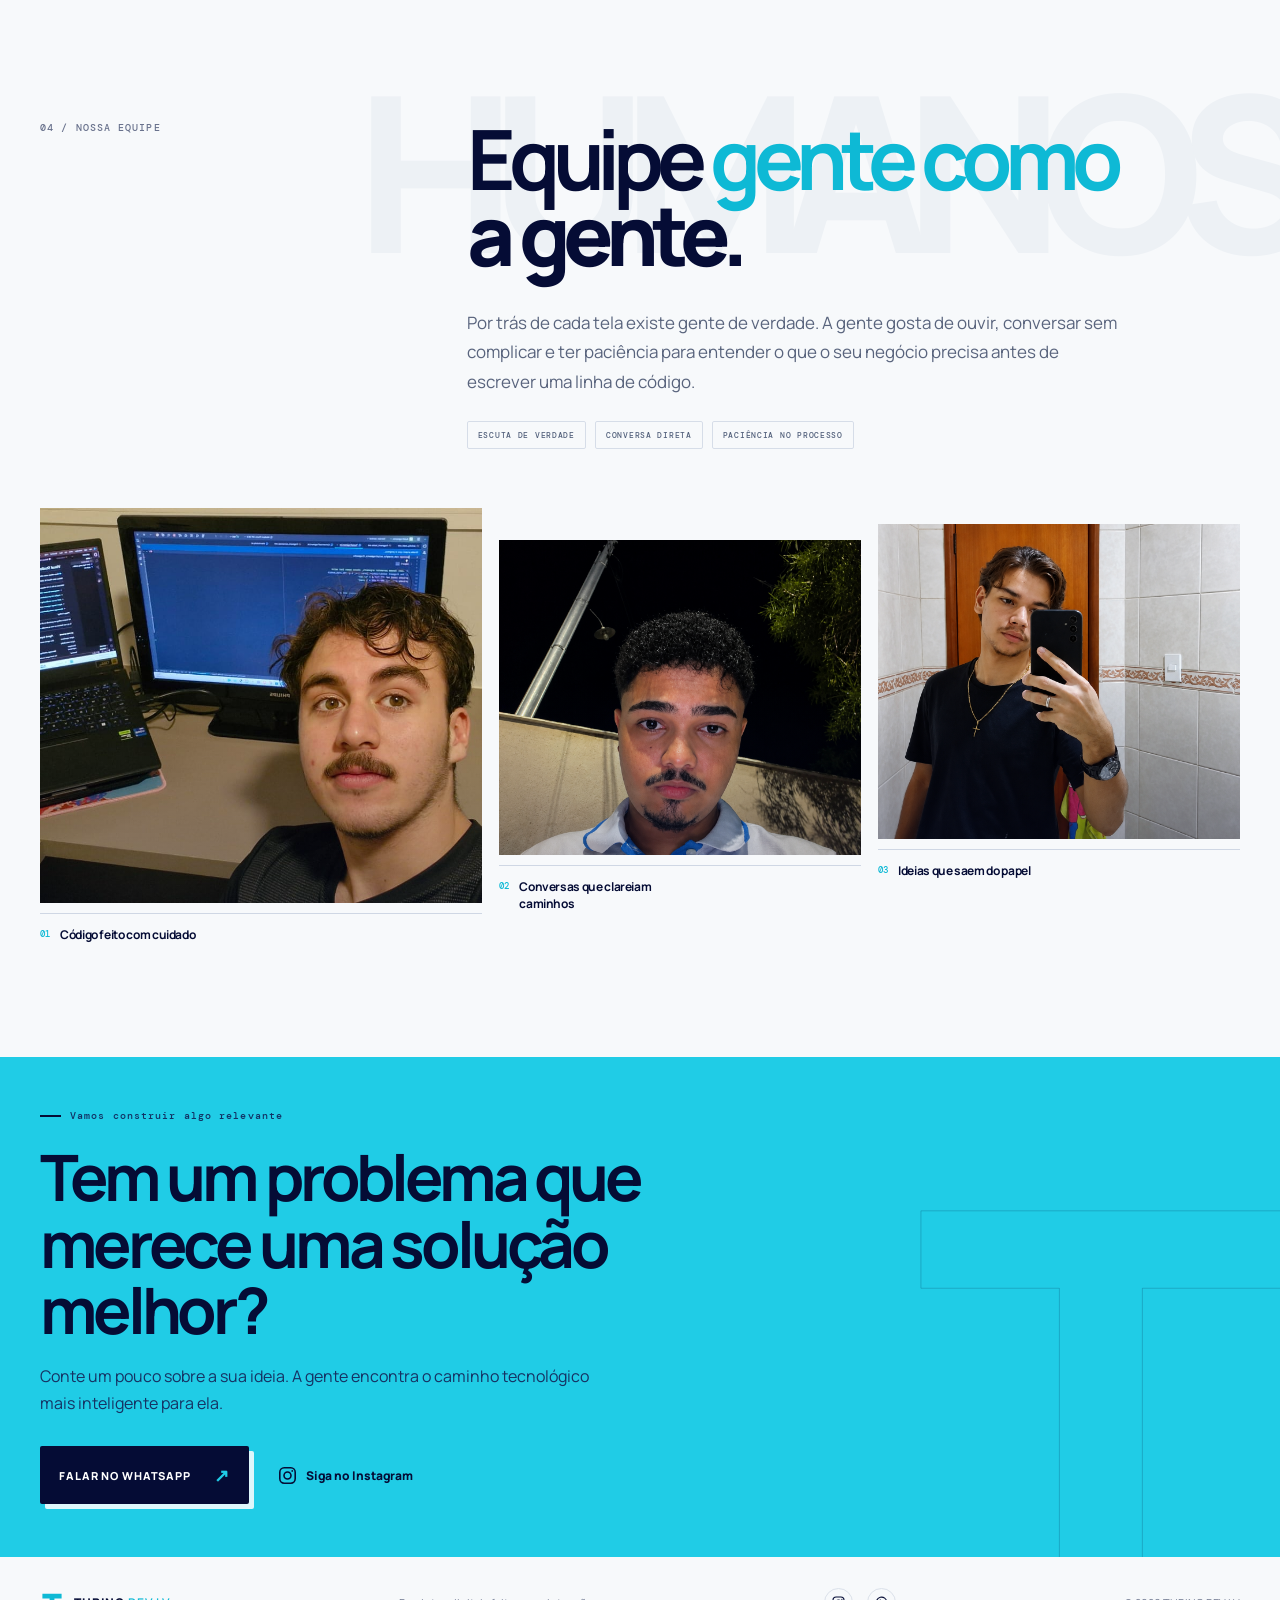
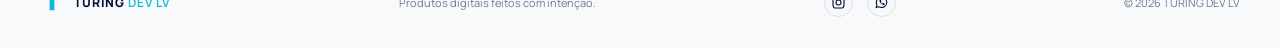
==== commit 92972599: "fix: habilita menu de navegação no mobile" ====
--- a/index.html
+++ b/index.html
@@ -16,6 +16,7 @@
     <link rel="stylesheet" href="mega-assets.css" />
     <link rel="stylesheet" href="team.css" />
     <link rel="stylesheet" href="mobile-polish.css" />
+    <link rel="stylesheet" href="mobile-menu.css" />
     <link rel="icon" href="images/logo_turing.png" type="image/png" />
   </head>
   <body>
@@ -28,7 +29,7 @@
         </svg>
         <span>TURING <i>DEV LV</i></span>
       </a>
-      <nav class="desktop-nav" aria-label="Navegação principal">
+      <nav class="desktop-nav" id="mobile-menu" aria-label="Navegação principal">
         <a href="produtos.html">Produtos</a>
         <a href="#servicos">O que fazemos</a>
         <a href="#parceiro">Parcerias</a>
@@ -36,7 +37,7 @@
         <a href="#sobre">Estúdio</a>
       </nav>
       <div class="header-actions"><a class="social-header" href="https://www.instagram.com/turing_devlv/" target="_blank" rel="noreferrer" aria-label="Instagram da Turing Dev LV"><svg viewBox="0 0 24 24" aria-hidden="true"><rect x="3.2" y="3.2" width="17.6" height="17.6" rx="5"/><circle cx="12" cy="12" r="4"/><circle cx="17.4" cy="6.8" r="1" fill="currentColor" stroke="none"/></svg></a><a class="header-cta" href="https://wa.me/5562999011961" target="_blank" rel="noreferrer">Iniciar projeto <span>↗</span></a></div>
-      <button class="menu-button" aria-label="Abrir menu" aria-expanded="false"><span></span><span></span></button>
+      <button class="menu-button" aria-label="Abrir menu" aria-controls="mobile-menu" aria-expanded="false"><span></span><span></span></button>
     </header>
 
     <main>
--- a/effects.css
+++ b/effects.css
@@ -1,6 +1,7 @@
 /* Movimento sutil, preservando a leitura e a identidade da marca. */
 /* Campo interativo da hero: o monograma T se desfaz conforme a página avança. */
-.hero-art{isolation:isolate}.turing-field{position:absolute;inset:-24px;width:calc(100% + 48px);height:calc(100% + 48px);z-index:2;pointer-events:none;mix-blend-mode:multiply}.hero .chip-one{left:-88px;top:158px}.field-caption{position:absolute;z-index:3;right:31px;top:7px;margin:0;color:#6c7890;font:500 8px "DM Mono",monospace;letter-spacing:.14em;display:flex;align-items:center;gap:7px;opacity:.82;transition:opacity .35s}.field-caption span{width:17px;height:1px;background:var(--cyan-deep)}.hero.is-unfolding .field-caption{opacity:.28}
-@media(max-width:800px){.turing-field{inset:-15px;width:calc(100% + 30px);height:calc(100% + 30px);opacity:.72}.hero .chip-one{left:-5px;top:184px}.field-caption{right:5px;top:-4px;font-size:7px}.field-caption span{width:12px}}
-@media(prefers-reduced-motion:reduce){.turing-field,.field-caption{display:none}}
+.hero-art{isolation:isolate}.hero-art::before{content:"";position:absolute;z-index:1;left:50%;top:48%;width:270px;height:330px;border-radius:50%;background:radial-gradient(ellipse,rgba(32,204,230,.14),rgba(32,204,230,.06) 38%,rgba(32,204,230,0) 72%);filter:blur(7px);pointer-events:none;animation:t-mark-glow 5.5s ease-in-out infinite}.turing-field{position:absolute;inset:-24px;width:calc(100% + 48px);height:calc(100% + 48px);z-index:2;pointer-events:none;mix-blend-mode:multiply}.hero .chip-one{left:-88px;top:158px}.field-caption{position:absolute;z-index:3;right:31px;top:7px;margin:0;color:#6c7890;font:500 8px "DM Mono",monospace;letter-spacing:.14em;display:flex;align-items:center;gap:7px;opacity:.82;transition:opacity .35s}.field-caption span{width:17px;height:1px;background:var(--cyan-deep)}.hero.is-unfolding .field-caption{opacity:.28}
+@media(max-width:800px){.hero-art::before{width:190px;height:245px;top:50%}.turing-field{inset:-15px;width:calc(100% + 30px);height:calc(100% + 30px);opacity:.72}.hero .chip-one{left:-5px;top:184px}.field-caption{right:5px;top:-4px;font-size:7px}.field-caption span{width:12px}}
+@media(prefers-reduced-motion:reduce){.turing-field,.field-caption,.hero-art::before{display:none}}
+@keyframes t-mark-glow{0%,100%{opacity:.42;transform:translate(-50%,-50%) scale(.94)}50%{opacity:.9;transform:translate(-50%,-50%) scale(1.06)}}
 .cursor-glow{position:fixed;left:0;top:0;width:360px;height:360px;border-radius:50%;background:radial-gradient(circle,rgba(32,204,230,.11),rgba(32,204,230,0) 68%);transform:translate(-50%,-50%);pointer-events:none;z-index:0;opacity:0;transition:opacity .35s,transform .12s linear}.page-glow{animation:glow-drift 12s ease-in-out infinite}.site-header{transition:height .25s,background .25s}.site-header.scrolled{height:70px;background:rgba(247,249,251,.84);backdrop-filter:blur(12px)}.header-actions{display:flex;align-items:center;gap:15px}.social-header{font:600 11px "DM Mono",monospace;text-decoration:none;text-transform:uppercase;color:var(--ink);border-bottom:1px solid var(--cyan);padding:4px 0}.header-cta{transition:.2s}.header-cta:hover{background:var(--ink);border-color:var(--ink);color:#fff}.eyebrow span{animation:line-pulse 2.6s ease-in-out infinite}.product-window{animation:window-float 6s ease-in-out infinite}.window-top span:first-child{box-shadow:0 0 10px var(--cyan)}.live b{animation:blink 1.4s ease-in-out infinite}.orbit-one{animation:orbit-breathe 6s ease-in-out infinite}.orbit-two{animation:orbit-breathe 6s ease-in-out -2s infinite}.chip-one{animation:chip-float 4.4s ease-in-out infinite}.chip-two{animation:chip-float 4.4s ease-in-out -2.2s infinite}.service>a{transition:transform .2s}.service>a:hover{transform:translate(3px,-3px)}.contact-actions{display:flex;align-items:center;gap:28px}.instagram-link{color:var(--ink);font-size:12px;text-decoration:none;font-weight:800}.instagram-link span{display:inline-grid;place-items:center;width:24px;height:24px;border:1px solid rgba(5,12,53,.45);border-radius:50%;font:500 10px "DM Mono",monospace;margin-right:6px}.instagram-link:hover{opacity:.7}.footer-socials{display:flex;gap:14px}.footer-socials a{color:var(--ink);text-decoration:none;font-weight:800}.footer-socials a:hover{color:var(--cyan-deep)}@keyframes glow-drift{50%{transform:translate(-35px,42px)}}@keyframes window-float{50%{transform:translateY(-9px)}}@keyframes chip-float{50%{transform:translateY(-10px)}}@keyframes orbit-breathe{50%{transform:scale(1.035);opacity:.65}}@keyframes line-pulse{50%{width:34px}}@keyframes blink{50%{opacity:.25;transform:scale(.65)}}@media(max-width:800px){.cursor-glow{display:none}.header-actions{display:none}.contact-actions{align-items:flex-start;flex-direction:column;gap:22px}.footer-socials{order:3;width:100%}footer p:nth-child(2){order:4}}@media(prefers-reduced-motion:reduce){*,*::before,*::after{animation-duration:.01ms!important;animation-iteration-count:1!important;scroll-behavior:auto!important}.cursor-glow{display:none}}
--- a/mobile-polish.css
+++ b/mobile-polish.css
@@ -1,2 +1,2 @@
 /* Ajustes de leitura e respiro para telas estreitas. */
-@media(max-width:600px){.hero-copy{width:100%;max-width:100%}.hero h1{width:100%;max-width:100%;font-size:clamp(38px,12vw,47px);letter-spacing:-.07em;overflow-wrap:break-word}.hero-text{max-width:100%}.hero-art{overflow:hidden}.team-heading h2{font-size:clamp(44px,13vw,52px)}.partner-copy h2{font-size:clamp(37px,11vw,41px)}}
+@media(max-width:600px){html,body{overflow-x:hidden}.page-glow{position:fixed}.hero-copy{width:100%;max-width:100%}.hero h1{width:100%;max-width:100%;font-size:clamp(38px,12vw,47px);letter-spacing:-.07em;overflow-wrap:break-word}.hero-text{max-width:100%}.hero-art{overflow:hidden}.team-heading h2{font-size:clamp(44px,13vw,52px)}.partner-copy h2{font-size:clamp(37px,11vw,41px)}}
--- a/mobile-menu.css
+++ b/mobile-menu.css
@@ -0,0 +1,14 @@
+/* Navegação compacta para telas pequenas. */
+@media(max-width:800px){
+  body.menu-open{overflow:hidden}
+  .site-header.menu-open{background:var(--paper)}
+  .site-header.menu-open .desktop-nav{display:flex;position:absolute;top:100%;left:0;width:100%;margin:0;padding:12px 22px 20px;background:var(--paper);flex-direction:column;gap:2px;border-top:1px solid var(--line);box-shadow:0 18px 26px rgba(5,12,53,.1)}
+  .site-header.menu-open .desktop-nav a{padding:14px 0;border-bottom:1px solid var(--line);font-size:15px;color:var(--ink)}
+  .site-header.menu-open .desktop-nav a:first-child{margin-bottom:6px;padding:14px 16px;border:0;background:var(--ink);color:var(--white);box-shadow:4px 4px 0 rgba(32,204,230,.55)}
+  .site-header.menu-open .desktop-nav a:last-child{border-bottom:0}
+  .menu-button{position:relative;z-index:4;align-items:flex-end;cursor:pointer;padding:0}
+  .menu-button span{transition:transform .2s ease}
+  .site-header.menu-open .menu-button span{position:absolute;right:0;top:50%}
+  .site-header.menu-open .menu-button span:first-child{transform:translateY(-50%) rotate(45deg)}
+  .site-header.menu-open .menu-button span:last-child{transform:translateY(-50%) rotate(-45deg)}
+}
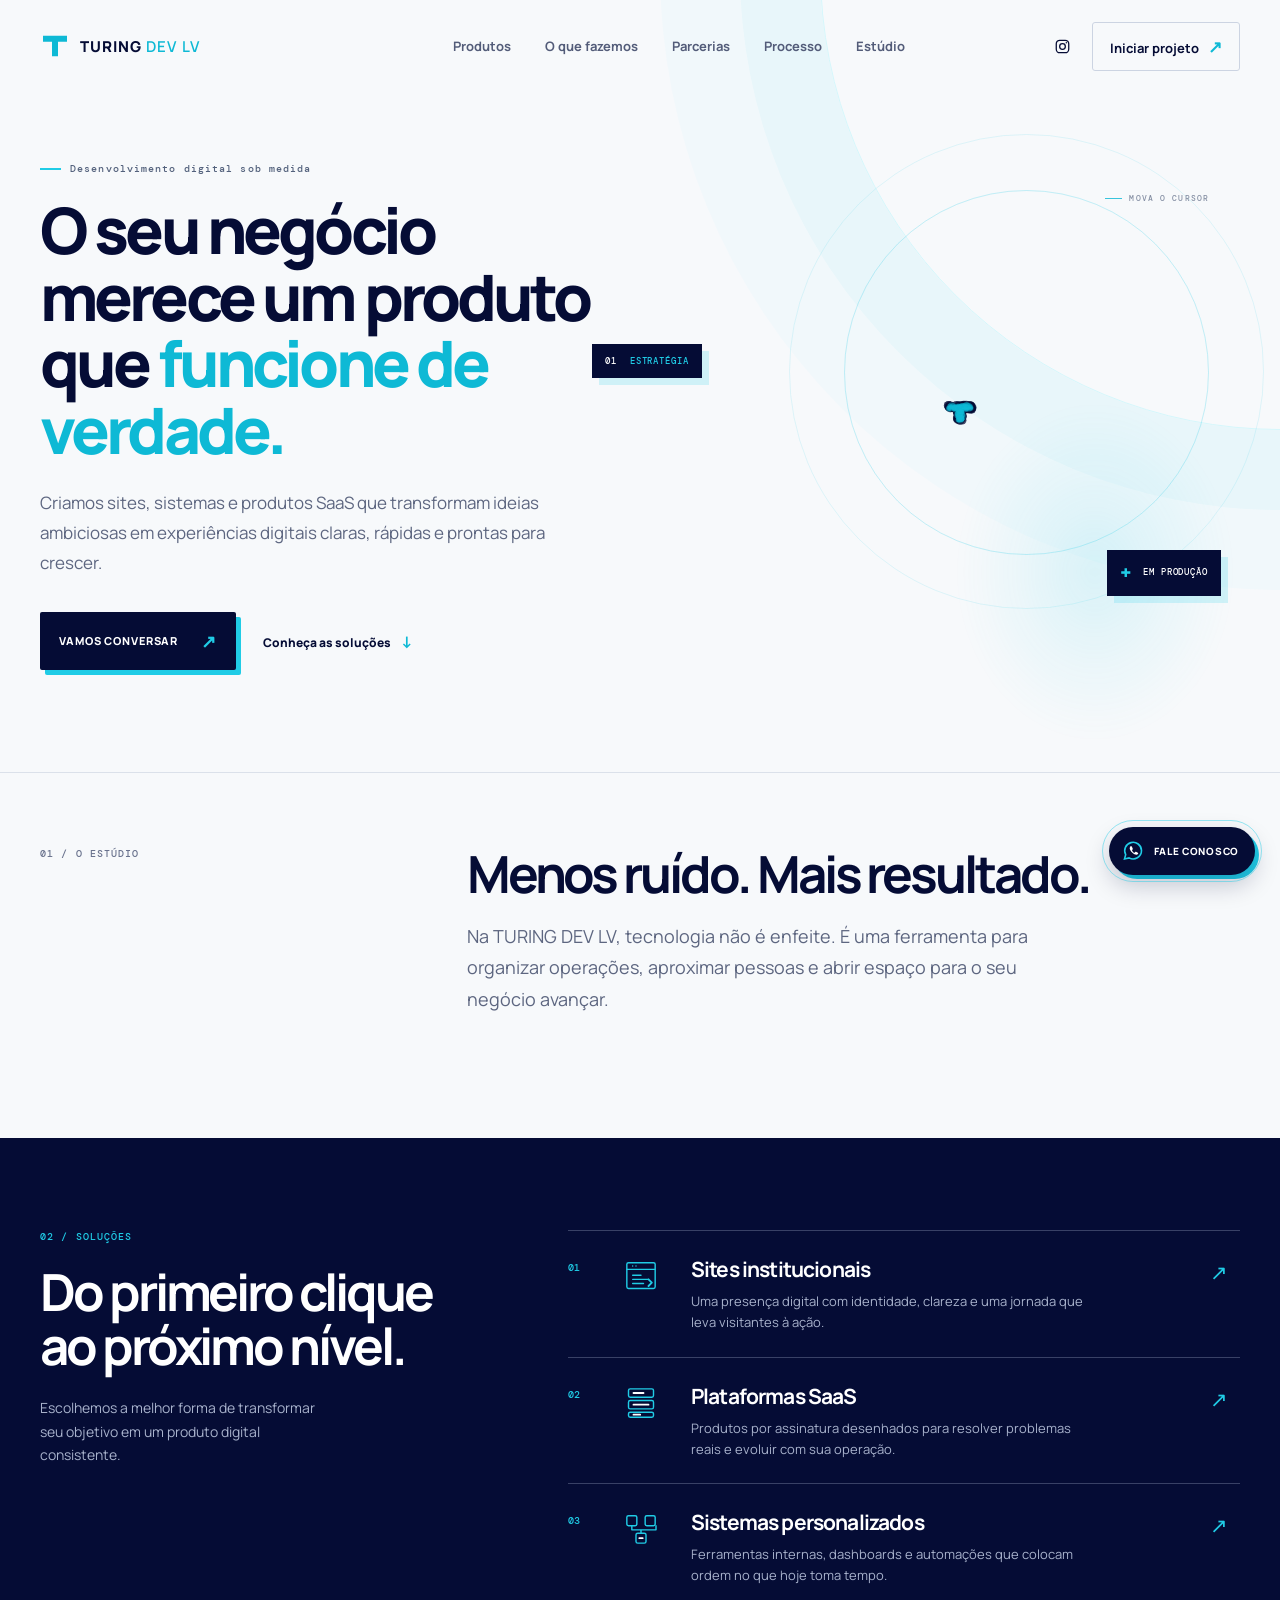
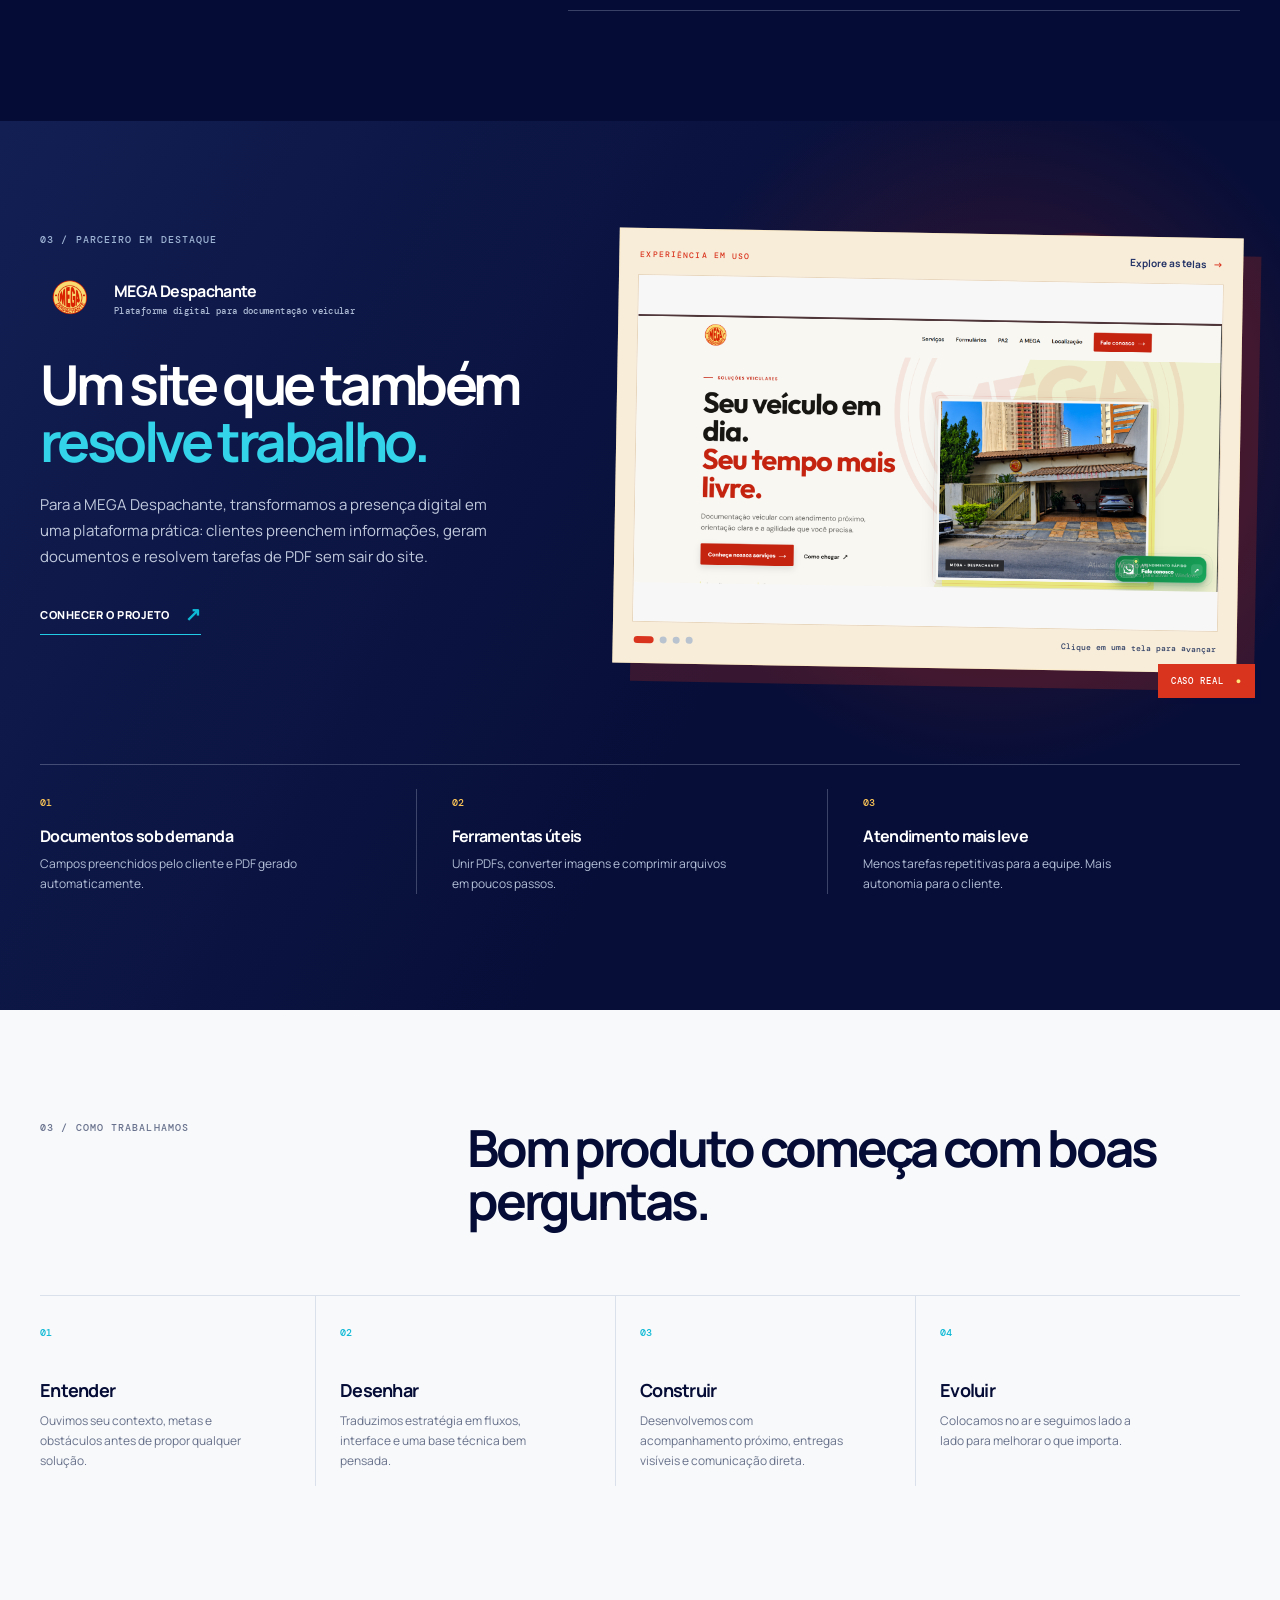
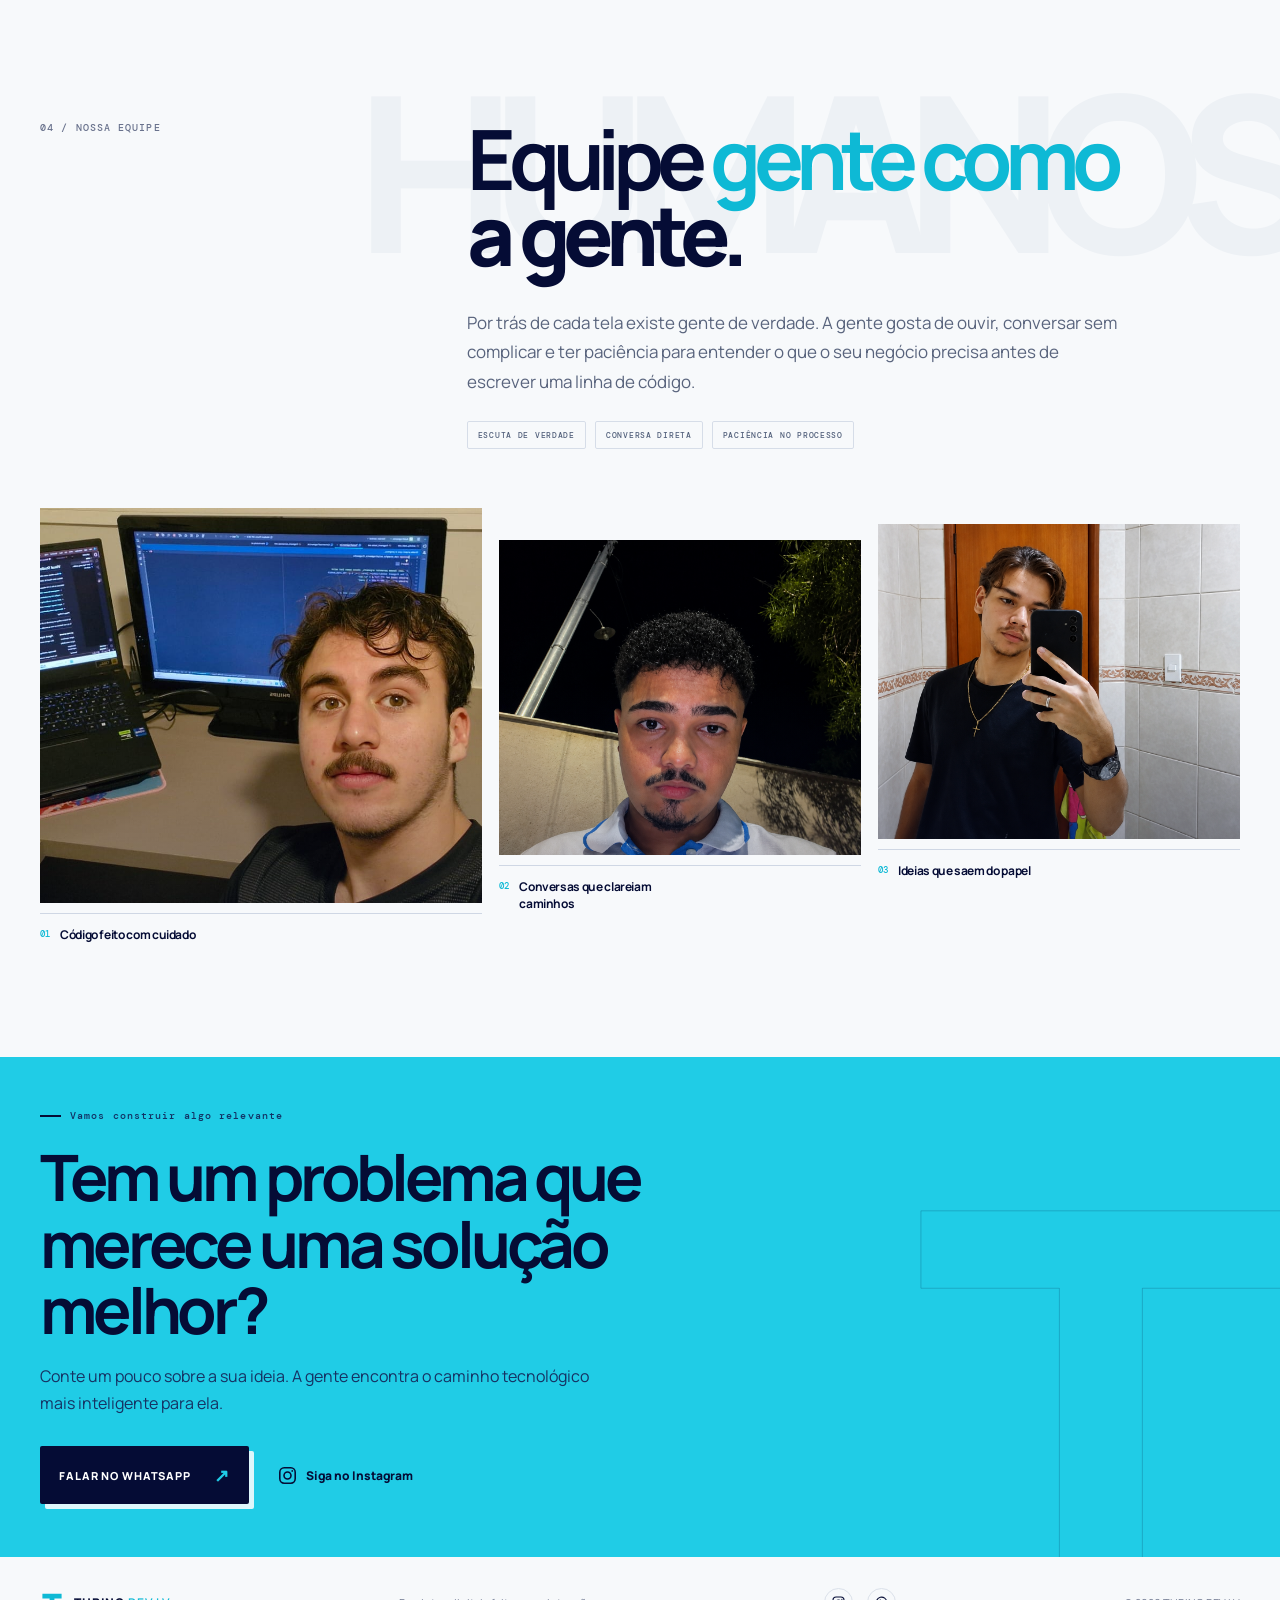
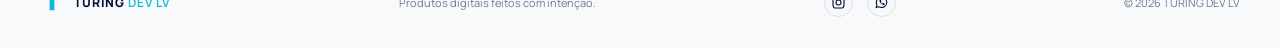
==== commit 79ffa409: "Atualiza icones da secao de solucoes" ====
--- a/index.html
+++ b/index.html
@@ -17,6 +17,7 @@
     <link rel="stylesheet" href="team.css" />
     <link rel="stylesheet" href="mobile-polish.css" />
     <link rel="stylesheet" href="mobile-menu.css" />
+    <link rel="stylesheet" href="service-icons.css" />
     <link rel="icon" href="images/logo_turing.png" type="image/png" />
   </head>
   <body>
@@ -68,9 +69,9 @@
       <section class="services section" id="servicos">
         <div class="section-intro reveal"><p class="section-number">02 / SOLUÇÕES</p><h2>Do primeiro clique<br />ao próximo nível.</h2><p>Escolhemos a melhor forma de transformar seu objetivo em um produto digital consistente.</p></div>
         <div class="service-list">
-          <article class="service reveal"><div class="service-index">01</div><div class="service-icon">◇</div><div class="service-content"><h3>Sites institucionais</h3><p>Uma presença digital com identidade, clareza e uma jornada que leva visitantes à ação.</p></div><a href="#contato" aria-label="Conversar sobre sites institucionais">↗</a></article>
-          <article class="service reveal"><div class="service-index">02</div><div class="service-icon">▣</div><div class="service-content"><h3>Plataformas SaaS</h3><p>Produtos por assinatura desenhados para resolver problemas reais e evoluir com sua operação.</p></div><a href="#contato" aria-label="Conversar sobre plataformas SaaS">↗</a></article>
-          <article class="service reveal"><div class="service-index">03</div><div class="service-icon">⌘</div><div class="service-content"><h3>Sistemas personalizados</h3><p>Ferramentas internas, dashboards e automações que colocam ordem no que hoje toma tempo.</p></div><a href="#contato" aria-label="Conversar sobre sistemas personalizados">↗</a></article>
+          <article class="service reveal"><div class="service-index">01</div><div class="service-icon service-icon-site" aria-hidden="true"><svg viewBox="0 0 48 48" fill="none"><rect x="7" y="8" width="34" height="31" rx="2"/><path d="M7 16h34M14 12h.01M18 12h.01M14 23h10M14 28h18M14 33h13"/><path class="icon-accent" d="m33 28 4 4-4 4"/></svg></div><div class="service-content"><h3>Sites institucionais</h3><p>Uma presença digital com identidade, clareza e uma jornada que leva visitantes à ação.</p></div><a href="#contato" aria-label="Conversar sobre sites institucionais">↗</a></article>
+          <article class="service reveal"><div class="service-index">02</div><div class="service-icon service-icon-saas" aria-hidden="true"><svg viewBox="0 0 48 48" fill="none"><rect x="9" y="7" width="30" height="10" rx="2"/><rect x="9" y="21" width="30" height="10" rx="2"/><rect x="9" y="35" width="30" height="6" rx="2"/><path class="icon-accent" d="M15 12h12M15 26h18M15 38h8"/></svg></div><div class="service-content"><h3>Plataformas SaaS</h3><p>Produtos por assinatura desenhados para resolver problemas reais e evoluir com sua operação.</p></div><a href="#contato" aria-label="Conversar sobre plataformas SaaS">↗</a></article>
+          <article class="service reveal"><div class="service-index">03</div><div class="service-icon service-icon-system" aria-hidden="true"><svg viewBox="0 0 48 48" fill="none"><rect x="7" y="8" width="12" height="12" rx="2"/><rect x="29" y="8" width="12" height="12" rx="2"/><rect x="18" y="29" width="12" height="12" rx="2"/><path d="M13 20v5h11m18-5v5H24m0 0v4"/><path class="icon-accent" d="M22 35h4"/></svg></div><div class="service-content"><h3>Sistemas personalizados</h3><p>Ferramentas internas, dashboards e automações que colocam ordem no que hoje toma tempo.</p></div><a href="#contato" aria-label="Conversar sobre sistemas personalizados">↗</a></article>
         </div>
       </section>
 
--- a/service-icons.css
+++ b/service-icons.css
@@ -0,0 +1,10 @@
+.service-icon{width:40px;height:40px;color:var(--cyan);padding-top:1px}
+.service-icon svg{display:block;width:40px;height:40px;overflow:visible;stroke:currentColor;stroke-width:1.7;stroke-linecap:round;stroke-linejoin:round}
+.service-icon .icon-accent{stroke:#fff;stroke-width:2.2}
+.service-icon-site .icon-accent{stroke:var(--cyan)}
+
+@media(max-width:800px){
+  .service{grid-template-columns:27px 40px 1fr 18px}
+  .service-icon{width:34px;height:34px;padding-top:0}
+  .service-icon svg{width:34px;height:34px}
+}
